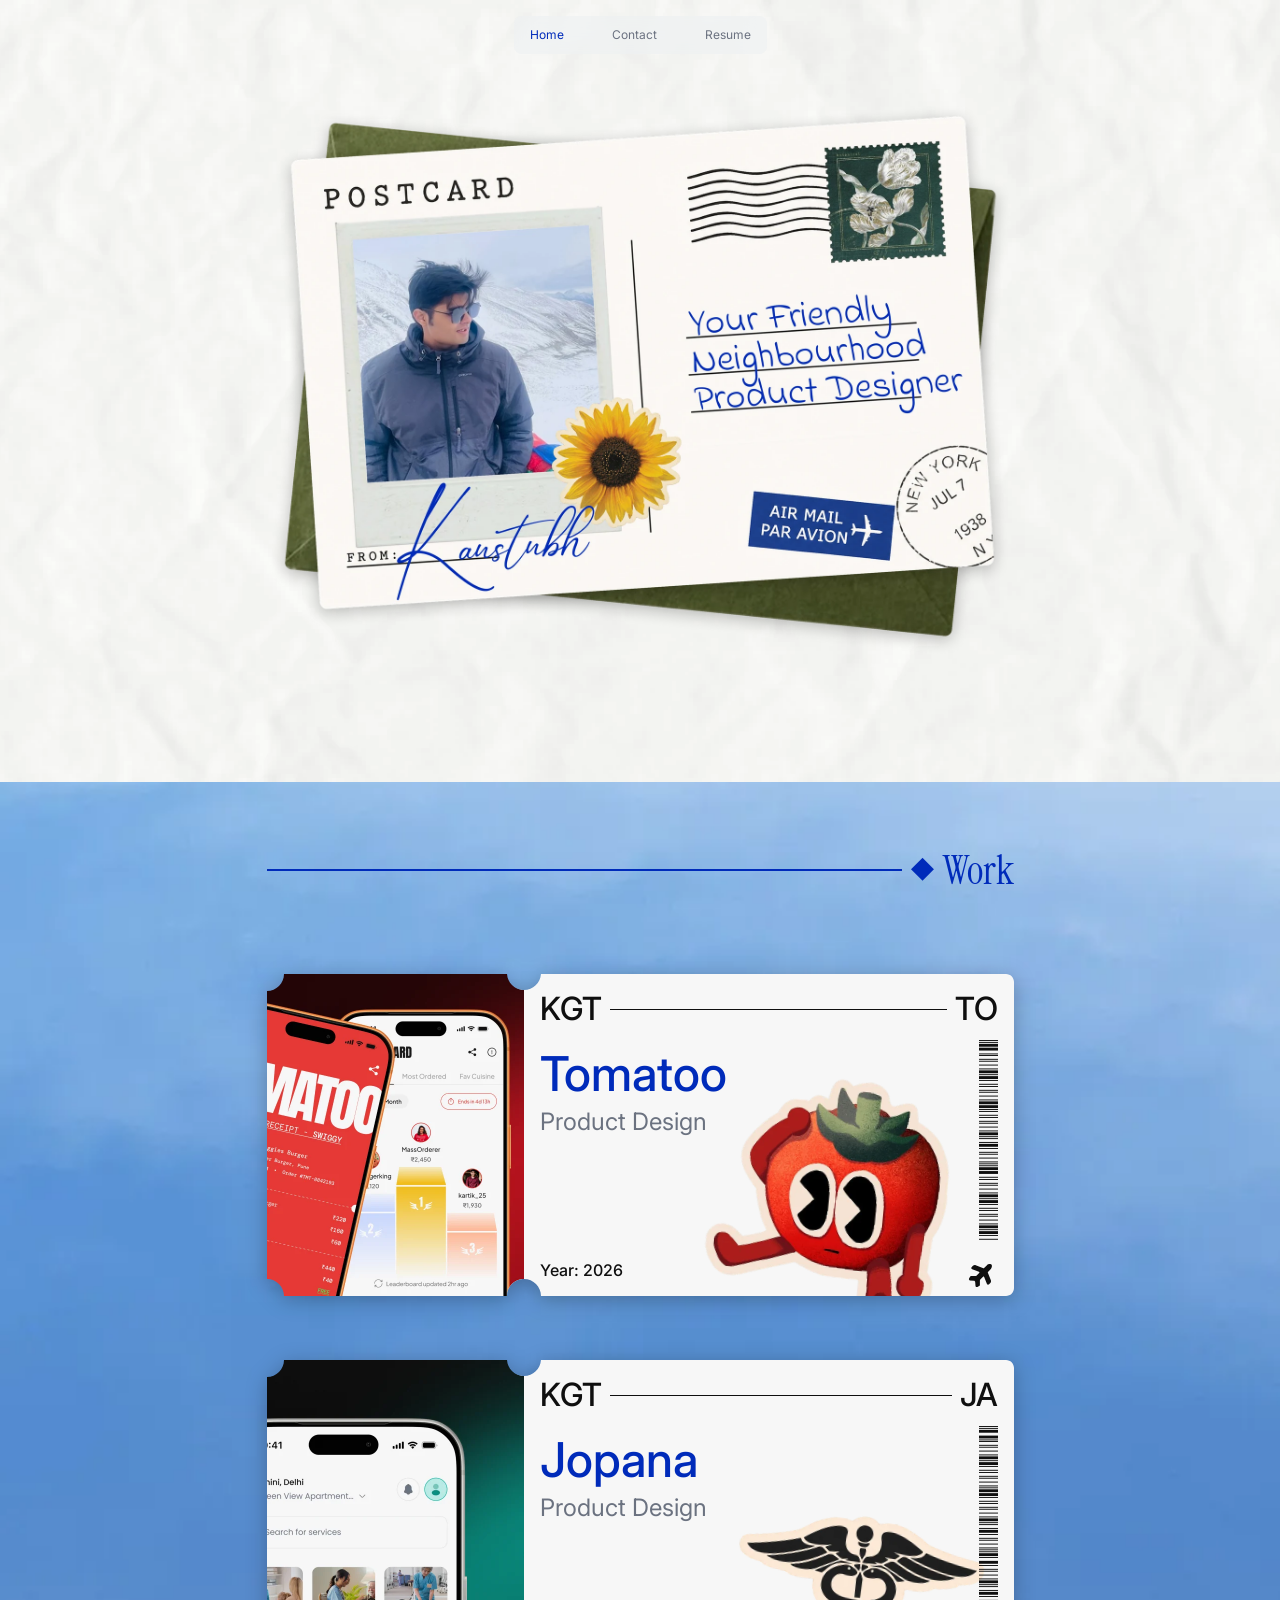
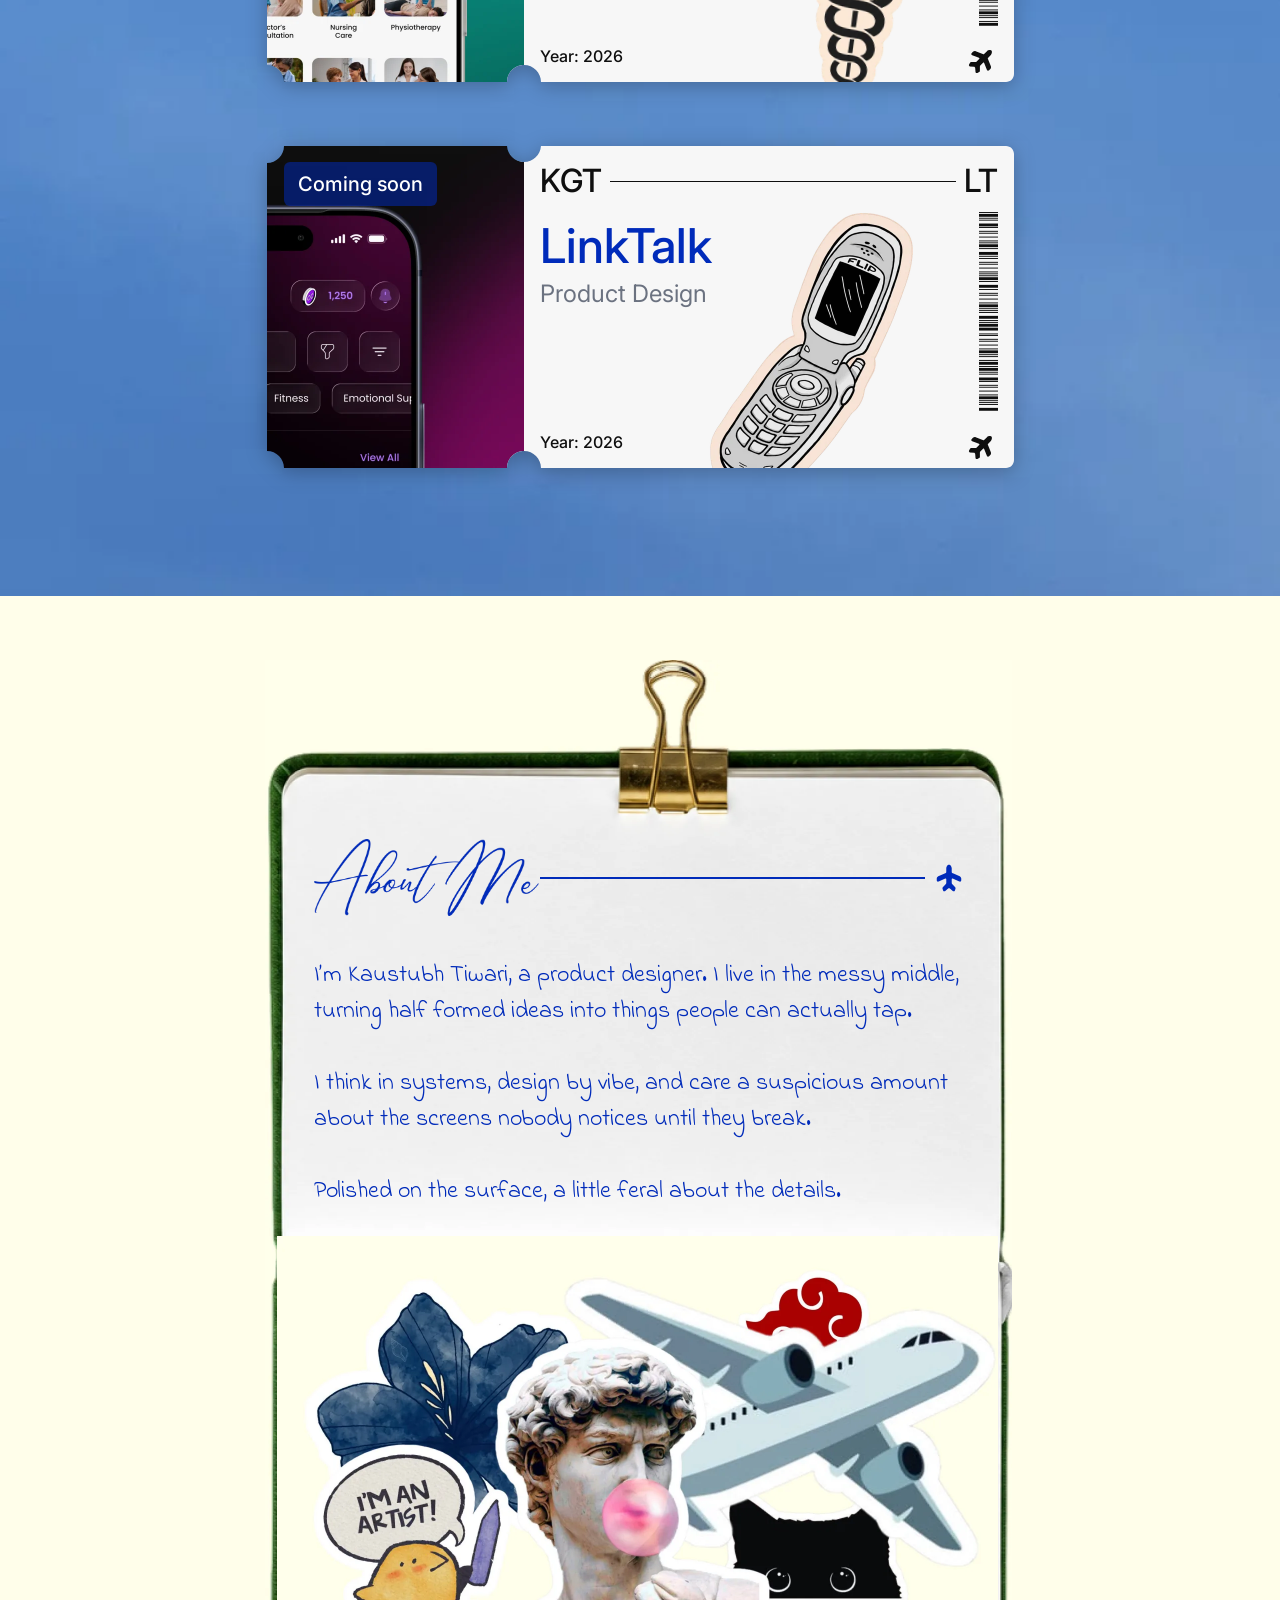
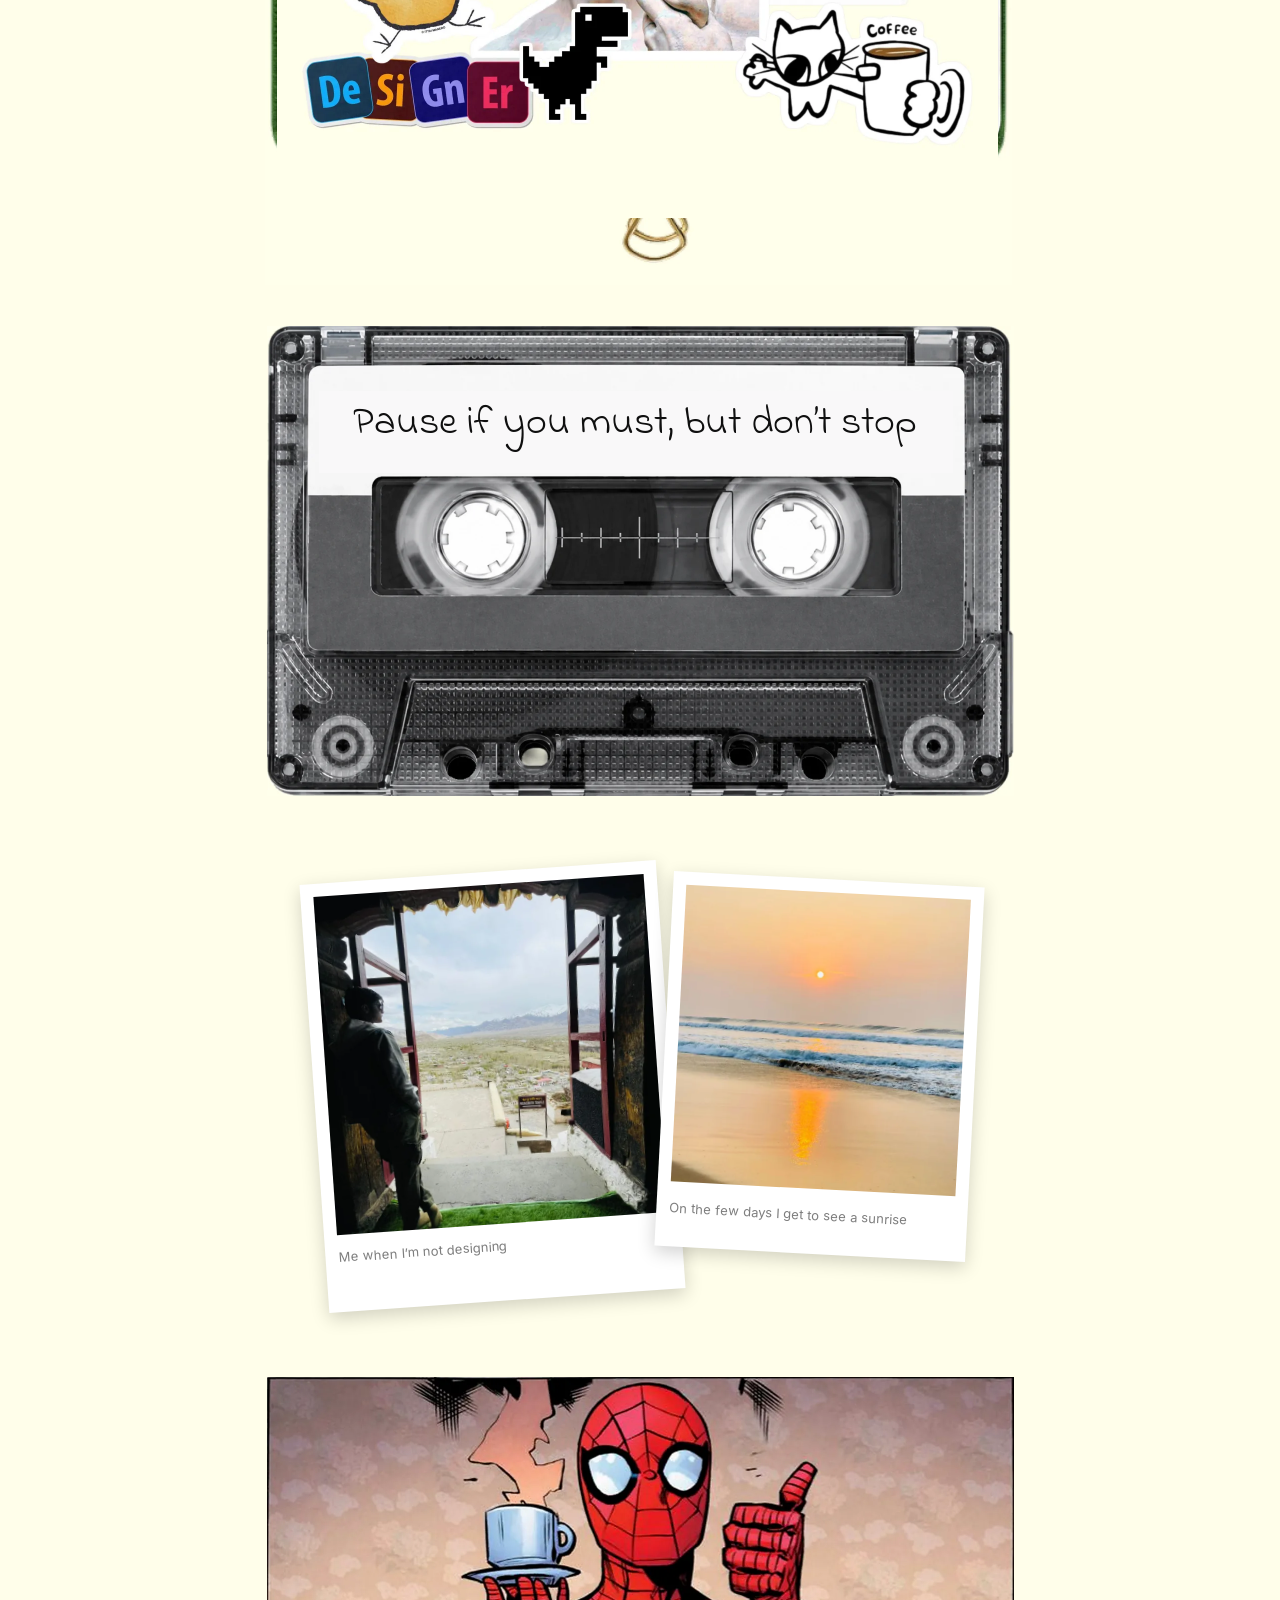
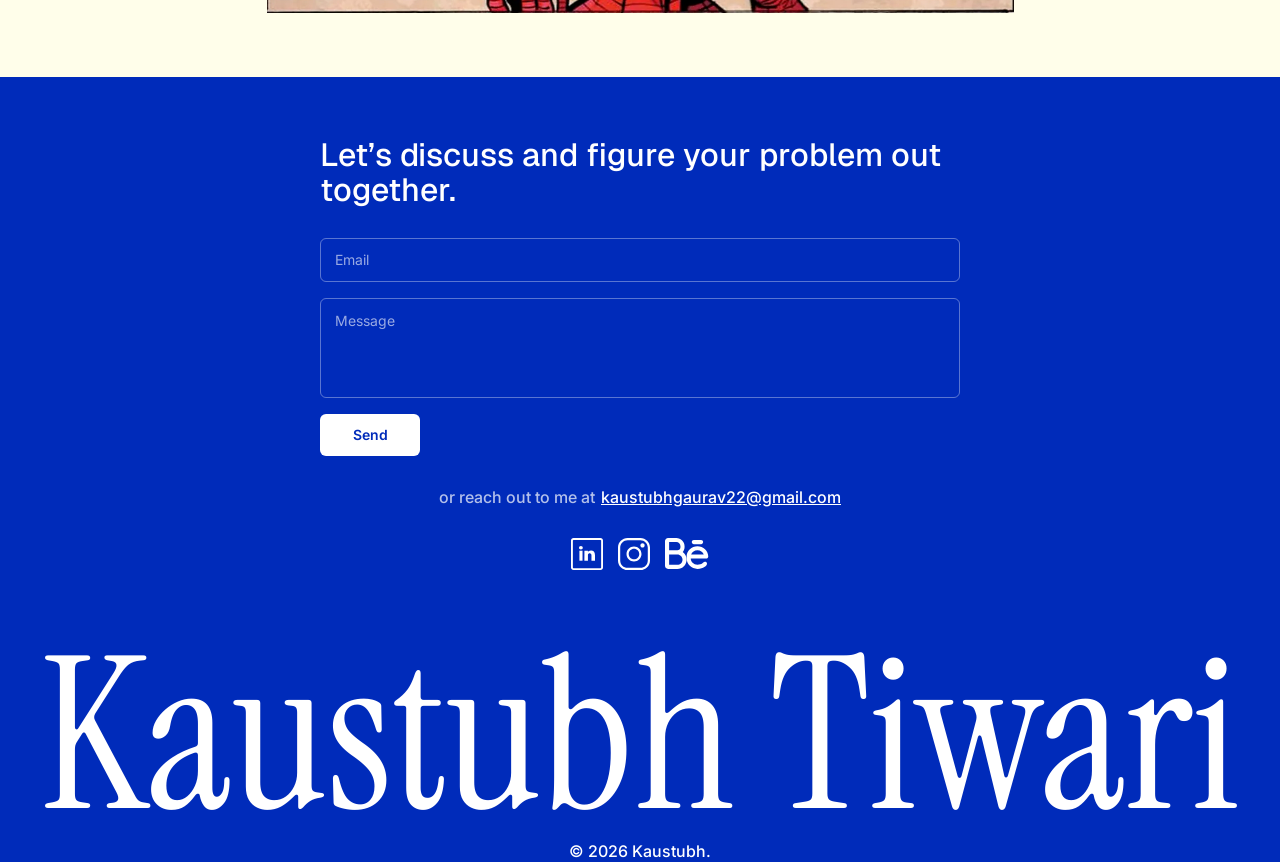
==== index.html @ c3a96b92 "Build the finished About section from Frame 28 Scraps the notebook opening animation and reverts the" ====
<!DOCTYPE html>
<html lang="en">
<head>
<meta charset="utf-8">
<meta name="viewport" content="width=device-width, initial-scale=1">
<!-- Google tag (gtag.js) -->
<script async src="https://www.googletagmanager.com/gtag/js?id=G-R4NJJXCTS9"></script>
<script>
  window.dataLayer = window.dataLayer || [];
  function gtag(){dataLayer.push(arguments);}
  gtag('js', new Date());

  gtag('config', 'G-R4NJJXCTS9');
</script>
<title>Kaustubh Tiwari — Product Designer</title>
<meta name="description" content="Product designer who lives in the messy middle, turning half formed ideas into things people can actually tap.">
<meta property="og:title" content="Kaustubh Tiwari — Product Designer">
<meta property="og:description" content="Product designer who lives in the messy middle, turning half formed ideas into things people can actually tap.">
<meta property="og:type" content="website">
<link rel="icon" href="assets/avatar.png">
<link rel="preconnect" href="https://fonts.googleapis.com">
<link rel="preconnect" href="https://fonts.gstatic.com" crossorigin>
<link href="https://fonts.googleapis.com/css2?family=Inter:wght@400;500;600&family=Instrument+Serif&family=Geist:wght@400;500&family=Geist+Mono&family=Libre+Barcode+39+Extended&family=Indie+Flower&display=swap" rel="stylesheet">
<script>document.documentElement.classList.add('js')</script>
<link rel="stylesheet" href="styles.css">
<link rel="stylesheet" href="about.css">
</head>
<body>

<nav class="nav">
  <div class="pills">
    <a class="pill" href="index.html" aria-current="page">Home</a>
    <a class="pill" href="#contact">Contact</a>
    <a class="pill" href="https://drive.google.com/file/d/1IlaySMHLkv5Y7w4LRYgcFy8eMSJbB-ok/view?usp=sharing" target="_blank" rel="noopener">Resume</a>
  </div>
</nav>

<!-- Each panel is a full width opaque sheet that pins and then gets covered by the
     next one climbing over it. They are direct children of body on purpose: a
     wrapper element would become the sticky containing block and leave the panel
     no room to travel. stack.js sets each panel's sticky offset. -->
<header class="panel panel--hero">
    <div class="col">
      <!-- The postcard is one composed graphic, so the headline lives in the artwork.
           This h1 keeps that line in the document for search and screen readers. -->
      <h1 class="sr-only">Kaustubh Tiwari, your friendly neighbourhood product designer</h1>
      <!-- The wrapper is what hover is measured against. Putting it on the image
           itself would mean the image rotating out from under the pointer and
           flickering; this box does not move. -->
      <div class="postcard-wrap">
        <img class="postcard" src="assets/postcard-hero.webp"
             alt="A postcard signed from Kaustubh, carrying a photo of him in the mountains, a sunflower, an air mail stamp and the handwritten line: Your Friendly Neighbourhood Product Designer"
             width="1600" height="1250" fetchpriority="high">
      </div>
    </div>
</header>

<main class="panel panel--work">
   <div class="col">

  <section class="section" id="work">
    <div class="head reveal">
      <span class="rule"></span>
      <span class="dia">&#9670;</span>
      <h2 class="label">Work</h2>
    </div>
    <!-- Boarding pass cards. The artwork differs between layouts rather than
         reflowing: a shaped stub beside the body on desktop, a full width still
         above it on mobile, so <picture> fetches only the one in play. -->
    <div class="work-list">

      <a class="ticket reveal" href="case-tomatoo.html">
        <div class="ticket-face">
          <div class="ticket-inner">
            <picture class="ticket-shot">
              <source media="(min-width: 681px)" srcset="assets/work/stub-tomatoo.webp">
              <img src="assets/work/shot-tomatoo.webp" alt="Tomatoo app screens" loading="lazy">
            </picture>
            <p class="ticket-route"><span>KGT</span><span class="ticket-rule"></span><span>TO</span></p>
            <p class="ticket-title">Tomatoo</p>
            <p class="ticket-kind">Product Design<span class="ticket-kind-year"> | 2026</span></p>
            <p class="ticket-year">Year: 2026</p>
            <img class="ticket-mascot ticket-mascot--tomatoo" src="assets/work/mascot-tomatoo.webp" alt="" loading="lazy">
            <span class="ticket-tear"></span>
            <span class="ticket-barcode">Tomatoo</span>
            <span class="ticket-plane"></span>
          </div>
        </div>
      </a>

      <a class="ticket reveal" href="case-jopana.html">
        <div class="ticket-face">
          <div class="ticket-inner">
            <picture class="ticket-shot">
              <source media="(min-width: 681px)" srcset="assets/work/stub-jopana.webp">
              <img src="assets/work/shot-jopana.webp" alt="Jopana app screens" loading="lazy">
            </picture>
            <p class="ticket-route"><span>KGT</span><span class="ticket-rule"></span><span>JA</span></p>
            <p class="ticket-title">Jopana</p>
            <p class="ticket-kind">Product Design<span class="ticket-kind-year"> | 2026</span></p>
            <p class="ticket-year">Year: 2026</p>
            <img class="ticket-mascot ticket-mascot--jopana" src="assets/work/mascot-jopana.webp" alt="" loading="lazy">
            <span class="ticket-tear"></span>
            <span class="ticket-barcode">Jopanaa</span>
            <span class="ticket-plane"></span>
          </div>
        </div>
      </a>

      <!-- no case study to link to yet, so this one is deliberately not an anchor -->
      <div class="ticket ticket--soon reveal">
        <div class="ticket-face">
          <div class="ticket-inner">
            <picture class="ticket-shot">
              <source media="(min-width: 681px)" srcset="assets/work/stub-linktalk.webp">
              <img src="assets/work/shot-linktalk.webp" alt="LinkTalk app screens" loading="lazy">
            </picture>
            <p class="ticket-route"><span>KGT</span><span class="ticket-rule"></span><span>LT</span></p>
            <p class="ticket-title">LinkTalk</p>
            <p class="ticket-kind">Product Design<span class="ticket-kind-year"> | 2026</span></p>
            <p class="ticket-year">Year: 2026</p>
            <img class="ticket-mascot ticket-mascot--linktalk" src="assets/work/mascot-linktalk.webp" alt="" loading="lazy">
            <span class="ticket-tear"></span>
            <span class="ticket-barcode">LinkTaLk</span>
            <span class="ticket-plane"></span>
            <span class="ticket-soon">Coming soon</span>
          </div>
        </div>
      </div>

    </div>
  </section>

   </div>
</main>

<section class="panel panel--about">
   <div class="col">

  <!-- Frame 28 on Page 5. A composed piece rather than a stack of blocks, so it
       is placed in design pixels against one container unit, the same way the
       boarding pass cards are. Paint order is document order: the notebook, then
       what is written on it, then the tape, then the pair, then the strip. -->
  <section class="section" id="about">
    <div class="about-stage reveal">
      <div class="about-inner">

        <img class="ab ab-book" src="assets/about/pad-open.webp" alt=""
             width="1498" height="2450">

        <h2 class="ab-h2">
          <img class="ab ab-head" src="assets/about/about-head.webp" alt="About Me"
               width="676" height="232">
        </h2>
        <span class="ab ab-rule"></span>
        <svg class="ab ab-plane" viewBox="0 0 32 32" aria-hidden="true" focusable="false"><path d="M26.7335 14.1732L20.5068 11.4932L19.1202 10.9065C18.9068 10.7998 18.7202 10.5198 18.7202 10.2798V6.19983C18.7202 4.91983 17.7735 3.39983 16.6268 2.81316C16.2268 2.61316 15.7468 2.61316 15.3468 2.81316C14.2135 3.39983 13.2668 4.93316 13.2668 6.21316L13.2668 10.2932C13.2668 10.5332 13.0802 10.8132 12.8668 10.9198L5.26684 14.1865C4.42684 14.5332 3.74684 15.5865 3.74684 16.4932L3.74684 18.2532C3.74684 19.3865 4.60017 19.9465 5.6535 19.4932L12.3335 16.6132C12.8535 16.3865 13.2802 16.6665 13.2802 17.2398L13.2802 18.7198V21.1198C13.2802 21.4265 13.1068 21.8665 12.8935 22.0798L9.80017 25.1865C9.48017 25.5065 9.3335 26.1332 9.48017 26.5865L10.0802 28.3998C10.3202 29.1865 11.2135 29.5598 11.9468 29.1865L15.1202 26.5198C15.6002 26.1065 16.3868 26.1065 16.8668 26.5198L20.0402 29.1865C20.7735 29.5465 21.6668 29.1865 21.9335 28.3998L22.5335 26.5865C22.6802 26.1465 22.5335 25.5065 22.2135 25.1865L19.1202 22.0798C18.8935 21.8665 18.7202 21.4265 18.7202 21.1198L18.7202 17.2398C18.7202 16.6665 19.1335 16.3998 19.6668 16.6132L26.3468 19.4932C27.4002 19.9465 28.2535 19.3865 28.2535 18.2532V16.4932C28.2535 15.5865 27.5735 14.5332 26.7335 14.1732Z"/></svg>

        <div class="ab ab-copy">
          <p>I&rsquo;m Kaustubh Tiwari, a product designer. I live in the messy middle, turning half formed ideas into things people can actually tap.</p>
          <p>I think in systems, design by vibe, and care a suspicious amount about the screens nobody notices until they break.</p>
          <p>Polished on the surface, a little feral about the details.</p>
        </div>

        <img class="ab ab-collage" src="assets/about/collage.webp" alt=""
             width="1442" height="1164" loading="lazy">

        <img class="ab ab-tape" src="assets/about/cassette.webp" alt=""
             width="1494" height="940" loading="lazy">
        <span class="ab ab-label"></span>
        <p class="ab ab-line">Pause if you must, but don&rsquo;t stop</p>
        <!-- To change the track: open it in Spotify, Share > Copy link, and swap the ID.
             theme=0 is what keeps the bar dark instead of tinted from the album art. -->
        <iframe class="ab ab-track" title="Most replayed this month"
                src="https://open.spotify.com/embed/track/1OOtq8tRnDM8kG2gqUPjAj?utm_source=generator&amp;theme=0"
                loading="lazy"
                allow="autoplay; clipboard-write; encrypted-media; fullscreen; picture-in-picture"></iframe>

        <div class="ab-pols">
          <figure class="ab ab-pol ab-pol--1">
            <img src="assets/polaroid-1.webp" alt="">
            <figcaption>Me when I&rsquo;m not designing</figcaption>
          </figure>
          <figure class="ab ab-pol ab-pol--2">
            <img src="assets/polaroid-2.webp" alt="">
            <figcaption>On the few days I get to see a sunrise</figcaption>
          </figure>
        </div>

        <img class="ab ab-strip" src="assets/about/strip.webp" alt=""
             width="1494" height="472" loading="lazy">

      </div>
    </div>
  </section>

   </div>
</section>

<footer class="footer panel panel--footer" id="contact">
  <div class="contact">
    <h2>Let&rsquo;s discuss and figure your problem out together.</h2>

    <form class="form" action="https://formspree.io/f/xeeyaeny" method="POST">
      <input type="email" name="email" placeholder="Email" required aria-label="Email">
      <textarea name="message" placeholder="Message" required aria-label="Message"></textarea>
      <button class="send" type="submit">Send</button>
    </form>

    <div class="or">
      <span>or reach out to me at</span>
      <a href="mailto:kaustubhgaurav22@gmail.com">kaustubhgaurav22@gmail.com</a>
    </div>

    <div class="socials">
      <a href="https://www.linkedin.com/in/kaustubh-gaurav-tiwari/" aria-label="LinkedIn" target="_blank" rel="noopener"><svg viewBox="0 0 32 32" aria-hidden="true" focusable="false"><path d="M29.5 0H2.5C1.11875 0 0 1.11875 0 2.5V29.5C0 30.8813 1.11875 32 2.5 32H29.5C30.8813 32 32 30.8813 32 29.5V2.5C32 1.11875 30.8813 0 29.5 0ZM30.125 29.5C30.125 29.8438 29.8438 30.125 29.5 30.125H2.5C2.15625 30.125 1.875 29.8438 1.875 29.5V2.5C1.875 2.15625 2.15625 1.875 2.5 1.875H29.5C29.8438 1.875 30.125 2.15625 30.125 2.5V29.5Z"/><path d="M11.525 12.7124H8.40625V22.6937H11.525V12.7124Z"/><path d="M20.0437 12.6187C18.2562 12.6187 17.1375 13.5937 16.9312 14.2812V12.7124H13.425C13.4687 13.5437 13.425 22.6937 13.425 22.6937H16.9312V17.2999C16.9312 16.9937 16.9187 16.6937 17.0062 16.4812C17.2437 15.8812 17.7625 15.2562 18.6937 15.2562C19.9125 15.2562 20.4625 16.1812 20.4625 17.5312V22.6937H24V17.1437C24 14.0562 22.2625 12.6187 20.0437 12.6187Z"/><path d="M9.90002 8C8.75002 8 7.99377 8.74375 7.99377 9.73125C7.99377 10.7 8.72502 11.4625 9.85627 11.4625H9.88127C11.0563 11.4625 11.7875 10.6938 11.7813 9.73125C11.7563 8.74375 11.05 8 9.90002 8Z"/></svg></a>
      <a href="https://www.instagram.com/kaustubh_gaurav22/" aria-label="Instagram" target="_blank" rel="noopener"><svg viewBox="0 0 32 32" aria-hidden="true" focusable="false"><path d="M29.7839 9.61749C29.7837 5.52978 26.4702 2.21609 22.3825 2.21609H9.61749C5.52989 2.21628 2.21628 5.52989 2.21609 9.61749V22.3825C2.21609 26.4702 5.52978 29.7837 9.61749 29.7839H22.3825C26.4703 29.7839 29.7839 26.4703 29.7839 22.3825V9.61749ZM32 22.3825C32 27.6942 27.6942 32 22.3825 32H9.61749C4.30585 31.9998 9.13743e-07 27.6941 0 22.3825V9.61749C0.000186856 4.30598 4.30598 0.000186852 9.61749 0H22.3825C27.6941 9.1377e-07 31.9998 4.30585 32 9.61749V22.3825Z"/><path d="M21.2748 15.9998C21.2748 13.0869 18.9133 10.7255 16.0003 10.7254C13.0873 10.7254 10.7259 13.0868 10.7259 15.9998C10.7259 18.9128 13.0874 21.2743 16.0003 21.2743C17.399 21.2743 18.7405 20.7182 19.7296 19.7291C20.7187 18.74 21.2747 17.3985 21.2748 15.9998ZM23.4909 15.9998C23.4908 17.9863 22.7011 19.8913 21.2964 21.2959C19.8918 22.7006 17.9868 23.4903 16.0003 23.4904C11.8635 23.4904 8.50986 20.1367 8.50977 15.9998C8.50977 11.8629 11.8634 8.50928 16.0003 8.50928C20.1372 8.50937 23.4909 11.863 23.4909 15.9998Z"/><path d="M24.51 5.36278C23.335 5.36278 22.3825 6.31527 22.3825 7.49023C22.3825 8.66519 23.335 9.61768 24.51 9.61768C25.6849 9.61768 26.6374 8.66519 26.6374 7.49023C26.6374 6.31527 25.6849 5.36278 24.51 5.36278Z"/></svg></a>
      <a href="https://www.behance.net/kaustubhgaurav1" aria-label="Behance" target="_blank" rel="noopener"><svg viewBox="0 0 30 22" aria-hidden="true" focusable="false"><path fill-rule="evenodd" clip-rule="evenodd" d="M13.4583 6.375C13.4583 7.64474 12.9811 8.80302 12.1961 9.68022C13.8176 10.8359 14.875 12.732 14.875 14.875C14.875 18.3958 12.0208 21.25 8.5 21.25H2.125C0.951391 21.25 0 20.2986 0 19.125V2.125C0 0.951391 0.951391 0 2.125 0H7.79167C10.9213 0 13.4583 2.53705 13.4583 5.66667V6.375ZM2.83333 8.5V2.83333H7.79167C9.35647 2.83333 10.625 4.10186 10.625 5.66667V6.375C10.625 7.54861 9.67361 8.5 8.5 8.5H2.83333ZM2.83333 11.3333H8.5C10.456 11.3333 12.0417 12.919 12.0417 14.875C12.0417 16.831 10.456 18.4167 8.5 18.4167H2.83333V11.3333Z"/><path d="M18.4167 2.83366C18.4167 2.05126 19.0509 1.41699 19.8334 1.41699H24.7917C25.5741 1.41699 26.2084 2.05126 26.2084 2.83366C26.2084 3.61606 25.5741 4.25033 24.7917 4.25033H19.8334C19.0509 4.25033 18.4167 3.61606 18.4167 2.83366Z"/><path fill-rule="evenodd" clip-rule="evenodd" d="M22.3125 5.66699C18.287 5.66699 14.875 8.75858 14.875 12.7503V14.167C14.875 18.1587 18.287 21.2503 22.3125 21.2503C24.4589 21.2503 26.0131 20.6321 27.0537 19.9624C27.68 19.5594 28.1717 19.0685 28.6451 18.5045C29.0847 17.8573 28.9163 16.9762 28.269 16.5366C27.6281 16.1014 26.7579 16.2624 26.3142 16.8941C26.0985 17.1691 25.8118 17.3923 25.5203 17.5799C24.91 17.9727 23.8839 18.417 22.3125 18.417C19.6876 18.417 17.7083 16.4345 17.7083 14.167H28.3333C29.1158 14.167 29.75 13.5328 29.75 12.7503C29.75 8.75858 26.338 5.66699 22.3125 5.66699ZM26.6515 11.3337C26.0286 9.71668 24.3687 8.50033 22.3125 8.50033C20.2564 8.50033 18.5964 9.71668 17.9735 11.3337H26.6515Z"/></svg></a>
    </div>
  </div>

  <div class="wordmark">
    <p class="mark">Kaustubh Tiwari</p>
    <p class="copy">&copy; 2026 Kaustubh.</p>
  </div>
</footer>

<script src="stack.js" defer></script>
<script src="smooth-scroll.js" defer></script>
<script src="reveal.js" defer></script>
</body>
</html>
---- styles.css ----
/* Kaustubh Tiwari — portfolio
   The page is a stack of full width sheets that pin and cover each other.
   Content sits in a 747 column on desktop and reflows below 680. */

:root {
  --blue: #002bba;
  --bg: #fbfbfb;
  --pill: #eef0f3;
  --grey: #7e7e7e;
  --muted: #6b7280; /* nav item at rest */
  --ink: #0f0f0f;   /* nav item on hover */
  --border: #e7eaee;
  --col: 747px;
  /* 16 padding + a 37.6 tall tray + 16 padding. The nav is out of flow, so
     anything that used to sit below it adds this back by hand. */
  --nav-h: 70px;
}

*, *::before, *::after { box-sizing: border-box; }

html {
  -webkit-text-size-adjust: 100%;
  scroll-behavior: smooth; /* Contact pill glides down to the footer */
}

body {
  margin: 0;
  background: var(--bg);
  color: var(--blue);
  font-family: Inter, system-ui, sans-serif;
  font-weight: 500;
  -webkit-font-smoothing: antialiased;
}

/* the hero paper band runs the full viewport width, wider than its container */
body { overflow-x: clip; }

img { display: block; max-width: 100%; }
a { color: inherit; }

/* in the accessibility tree, out of the visual layout */
.sr-only {
  position: absolute;
  width: 1px; height: 1px;
  margin: -1px; padding: 0;
  overflow: hidden;
  clip-path: inset(50%);
  white-space: nowrap;
  border: 0;
}

/* ---------- nav ---------- */
/* One grey tray holding all four items, rather than four separate pills. */
/* Sticks to the top with the tray sitting 16 below the edge. The z-index is not
   decoration: the stacked sheets are positioned, so without it they would climb
   over the nav rather than pass beneath it. */
/* The wrapper is only a positioner, so it stays transparent: the design has the
   tray floating on its own with no bar behind it. Because it still spans the
   full width, it would otherwise swallow clicks and hovers on whatever scrolls
   underneath, hence pointer-events off here and back on for the tray itself.

   Fixed rather than sticky so it takes no room in the flow at all. That is what
   lets the hero paper run to the very top of the page with the tray sitting on
   it, as the design has it. Everything that used to begin below the nav now
   adds --nav-h back itself. */
.nav {
  position: fixed;
  top: 0;
  left: 0;
  right: 0;
  z-index: 20;
  display: flex;
  justify-content: center;
  align-items: center;
  padding: 16px;
  pointer-events: none;
}
.pills {
  display: flex;
  align-items: center;
  flex-wrap: wrap;
  justify-content: center;
  gap: 16px;
  border-radius: 8px;
  /* Translucent, not solid: in the design the paper creases read faintly through
     the tray and the blur is doing most of the work of separating it from the
     background. Kept opaque enough to stay legible once the sky panel and the
     work cards scroll underneath, which the hero frame never has to handle. */
  background: rgb(238 240 243 / 0.62);
  backdrop-filter: blur(10px);
  -webkit-backdrop-filter: blur(10px);
  pointer-events: auto;
}
.pill {
  padding: 8px 16px;
  border-radius: 8px;
  color: var(--muted);
  /* body is 500, the nav sits back at regular */
  font-weight: 400;
  font-size: 12px;
  /* stays 21.6 at 12px, as in the design: it is what keeps the pill 38 tall */
  line-height: 21.6px;
  text-decoration: none;
  transition: color 120ms ease;
}
.pill:hover, .pill:focus-visible { color: var(--ink); }
.pill[aria-current="page"] { color: var(--blue); }

/* ---------- column ---------- */
/* 747 on desktop, but it has to give way to a 32px gutter before the viewport
   gets narrower than the column itself, or the page scrolls sideways between
   the column width and the 680 mobile breakpoint. */
.col {
  width: min(var(--col), calc(100% - 64px));
  margin: 0 auto;
  padding: 32px 0 96px;
  display: flex;
  flex-direction: column;
  gap: 56px;
}

/* ---------- stacked sheets ---------- */
/* Each section is a full width opaque panel that pins, then gets covered by the
   next one climbing over it. Panels paint in document order, so a later sheet
   covers an earlier one without any z-index bookkeeping.

   No sticky offset is set here on purpose. Sticky with no offset never sticks,
   so without JavaScript this is an ordinary scrolling page. stack.js measures
   each panel and sets the offset, because the value depends on whether the panel
   is taller than the screen. See the note in that file. */
.panel {
  position: sticky;
  display: flex;
  justify-content: center;
}
/* the design gives every panel a deeper bottom than top, so a section ends with
   air under it before the next sheet arrives over the top */
.panel .col { padding-block: 64px 128px; }

/* The paper starts at the very top of the page and the nav floats on it, so the
   clearance for the nav is padding on this panel rather than space above it.
   A background paints across padding, which is what keeps the texture full bleed. */
.panel--hero {
  background: url("assets/paper-texture.webp") center / cover no-repeat;
  padding-top: var(--nav-h);
}
.panel--hero .col { padding-block: 32px 96px; }
/* the two sections are spaced differently in the design, so they are set per panel */
.panel--work .section { gap: 80px; }
.panel--about .section { gap: 56px; }
.panel--work { background: url("assets/sky-panel.webp") center / cover no-repeat; }
/* Cream, not the old grey. The notebook, cassette and sticker photographs all
   carry their own #fffeea surround baked in, so the panel has to be the same
   colour or each one reads as a pale rectangle sitting on a grey sheet. This is
   also what Frame 18 inherits from the page in the Figma. */
.panel--about { background: #fffeea; }
.panel--footer { background: var(--blue); }

/* Nothing comes over the footer, so it never pins. It still has to be positioned:
   static content paints underneath positioned siblings, so a static footer would
   slide behind the pinned About panel instead of over it. */
.panel--footer {
  position: relative;
  /* the Contact link jumps here, and the nav now sits over the top of the page */
  scroll-margin-top: 86px;
}

/* Settles in on load like a card being put down on the desk. The fill is
   backwards rather than both on purpose: both would leave the animation's end
   state latched forever and the hover transform below would never apply. */
.postcard {
  width: 100%;
  height: auto;
  transform-origin: 50% 55%;
  animation: postcard-settle 950ms cubic-bezier(.22,.61,.36,1) backwards;
  transition: transform 480ms cubic-bezier(.22,.61,.36,1);
}
@keyframes postcard-settle {
  from { opacity: 0; transform: translateY(16px) scale(0.97) rotate(-1.4deg); }
  to   { opacity: 1; transform: none; }
}
/* Hover straightens the postcard. It is drawn at about 3 degrees off level in
   the artwork, and the design's hover state sits it upright at the same size.
   Triggered on the wrapper, so it responds to the postcard rather than to
   anywhere in the hero band, and does not chase the pointer as it rotates. */
.postcard-wrap { width: 100%; }
.postcard-wrap:hover .postcard { transform: rotate(3.08deg) scale(1.01); }

/* ---------- section header: rule + diamond + serif label ---------- */
.section { display: flex; flex-direction: column; gap: 24px; }
.head { display: flex; align-items: center; gap: 8px; height: 48px; }
.head .rule { flex: 1; height: 2px; background: var(--blue); }
.head .dia { font-size: 24px; line-height: 28.8px; }
.head .label {
  font-family: "Instrument Serif", Georgia, serif;
  font-weight: 400;
  font-size: 40px;
  line-height: 48px;
  margin: 0;
}

/* ---------- work: boarding pass cards ---------- */
/* The ticket silhouette, notches and all, is an SVG used as a mask, so the card's
   background colour shows through it. That is what lets hover repaint the whole
   shape rather than needing a second image.

   Everything inside is positioned in the design's own pixels. --u is one design
   pixel expressed in container query units, so the entire card scales as one
   piece when the column is narrower than the width it was drawn at, instead of
   the text staying put while the layout shrinks under it. */
.work-list { display: flex; flex-direction: column; gap: 64px; }

.ticket {
  display: block;
  text-decoration: none;
  /* on the wrapper, not the masked face: filter would otherwise run before the
     mask and cast a rectangular shadow around a notched card */
  filter: drop-shadow(0 4px 10px rgb(0 0 0 / 0.25));
}
.ticket-face {
  position: relative;
  container-type: inline-size;
  aspect-ratio: 747 / 322;
  background: var(--ticket-bg);
  -webkit-mask: url("assets/work/ticket-desktop.svg") no-repeat top left / 100% 100%;
  mask: url("assets/work/ticket-desktop.svg") no-repeat top left / 100% 100%;
  --ticket-bg: #f7f7f7;
  --ticket-ink: #0f0f0f;
  --ticket-title: var(--blue);
  --ticket-kind: var(--muted);
}
/* A custom property does not interpolate, so changing --ticket-ink alone would
   snap. Each property that reads one carries its own transition instead, and
   they all run on the same curve so the stub and its contents turn together.

   transition is a shorthand, so the face has to declare its lift here too
   rather than in a separate rule that one of these would overwrite. */
.ticket-route, .ticket-title, .ticket-kind, .ticket-year,
.ticket-barcode, .ticket-rule {
  transition: background-color 260ms ease, color 260ms ease;
}
/* The lift sits on the face, not on .ticket, because .ticket carries the scroll
   reveal and that also animates transform. The shadow still follows: the filter
   on the parent renders this element after it moves. */
.ticket-face { transition: background-color 260ms ease, transform 260ms ease; }
.ticket:hover .ticket-face,
.ticket:focus-visible .ticket-face { transform: translateY(-6px); }
.ticket { transition: filter 260ms ease; }
.ticket:hover, .ticket:focus-visible { filter: drop-shadow(0 12px 20px rgb(0 0 0 / 0.28)); }
.ticket:hover .ticket-face,
.ticket:focus-visible .ticket-face {
  --ticket-bg: var(--blue);
  --ticket-ink: #f7f7f7;
  --ticket-title: #f7f7f7;
  --ticket-kind: #aaaeb6;
}
.ticket-inner {
  position: absolute;
  inset: 0;
  --u: calc(100cqw / 747);
}
.ticket-inner > * { position: absolute; margin: 0; }

/* desktop: the artwork is a shaped stub down the left edge */
.ticket-shot { left: 0; top: 0; width: calc(257 * var(--u)); height: 100%; }
.ticket-shot img { width: 100%; height: 100%; object-fit: cover; }

.ticket-route {
  left: calc(273 * var(--u));
  right: calc(16 * var(--u));
  top: calc(16 * var(--u));
  display: flex;
  align-items: center;
  gap: calc(8 * var(--u));
  font-size: calc(32 * var(--u));
  line-height: 1.2;
  color: var(--ticket-ink);
}
.ticket-rule { flex: 1; height: 1px; background: currentColor; }

.ticket-title {
  left: calc(273 * var(--u));
  top: calc(71 * var(--u));
  font-size: calc(48 * var(--u));
  line-height: 1.21;
  color: var(--ticket-title);
}
.ticket-kind {
  left: calc(273 * var(--u));
  top: calc(133 * var(--u));
  font-weight: 400;
  font-size: calc(24 * var(--u));
  line-height: 1.21;
  color: var(--ticket-kind);
}
.ticket-kind-year { display: none; } /* desktop splits the year onto its own line */
.ticket-year {
  left: calc(273 * var(--u));
  top: calc(287 * var(--u));
  font-size: calc(16 * var(--u));
  line-height: 1.2;
  color: var(--ticket-ink);
}

/* mascots overflow the card and are clipped by the mask, as drawn */
.ticket-mascot { transform-origin: center; }
.ticket-mascot--tomatoo  { left: calc(428.4 * var(--u)); top: calc(94 * var(--u));    width: calc(267 * var(--u)); transform: rotate(5.24deg); }
.ticket-mascot--jopana   { left: calc(436.4 * var(--u)); top: calc(117 * var(--u));   width: calc(301.4 * var(--u)); transform: rotate(6.92deg); }
.ticket-mascot--linktalk { left: calc(402 * var(--u));   top: calc(66 * var(--u));    width: calc(284 * var(--u)); }

.ticket-barcode {
  left: calc(715 * var(--u));
  top: calc(166 * var(--u));
  transform: translate(-50%, -50%) rotate(90deg);
  font-family: "Libre Barcode 39 Extended", "Geist Mono", monospace;
  font-size: calc(32 * var(--u));
  line-height: 1;
  white-space: nowrap;
  color: var(--ticket-ink);
}
/* A reader passing over the code. The bar is the card's own background colour,
   so it reads as a wipe against the bars in both the rest and hover palettes
   rather than needing a highlight that only works on one of them. The span is
   already rotated, so the sweep runs along the barcode of its own accord. */
/* The sweep is a background position, not a translated box. Moving the element
   would carry it outside its own bounds and paint over the destination code
   above, which sits only 11 away from the end of the code. A background is
   clipped to the box it belongs to, so it cannot reach anything else, and the
   box spans exactly the length of the barcode. */
.ticket-barcode::after {
  content: "";
  position: absolute;
  inset: -0.15em 0;
  background-image: linear-gradient(90deg,
    transparent 44%, var(--ticket-bg) 48%, var(--ticket-bg) 52%, transparent 56%);
  background-size: 300% 100%;
  background-repeat: no-repeat;
  background-position: 0% 0%;
  opacity: 0;
  pointer-events: none;
}
.ticket:hover .ticket-barcode::after,
.ticket:focus-visible .ticket-barcode::after {
  animation: ticket-scan 1100ms cubic-bezier(.4,0,.2,1);
}
@keyframes ticket-scan {
  0%   { opacity: 0; background-position-x: 0%; }
  12%  { opacity: 0.9; }
  88%  { opacity: 0.9; }
  100% { opacity: 0; background-position-x: 100%; }
}
/* 16 in from the right border, the same inset the destination code and the
   barcode already sit on. Its centre is therefore 32/2 further in again. */
.ticket-plane {
  left: calc(715 * var(--u));
  top: calc(299.6 * var(--u));
  width: calc(32 * var(--u));
  height: calc(32 * var(--u));
  transform: translate(-50%, -50%) rotate(45deg);
  background: var(--ticket-ink);
  -webkit-mask: url("assets/work/airplane.svg") no-repeat center / contain;
  mask: url("assets/work/airplane.svg") no-repeat center / contain;
  transition: transform 560ms cubic-bezier(.22,.61,.36,1), background-color 260ms ease;
}
/* it takes off along the 45 degrees it already points */
.ticket:hover .ticket-plane,
.ticket:focus-visible .ticket-plane {
  transform: translate(calc(-50% + 13 * var(--u)), calc(-50% - 13 * var(--u))) rotate(45deg);
}
.ticket-tear { display: none; } /* desktop tears vertically, and the notches say so */
.ticket-soon {
  left: calc(16.5 * var(--u));
  top: calc(15.6 * var(--u));
  padding: calc(10 * var(--u)) calc(14 * var(--u));
  border-radius: calc(6 * var(--u));
  background: rgb(0 43 186 / 0.52);
  color: #fff;
  font-size: calc(20 * var(--u));
  line-height: 1.2;
}

/* ---------- case study ---------- */
/* column widens from 640 to 1160 on case study pages */
/* the case pages have no hero to run under the nav, so they take the height back */
.col--case { width: 1160px; gap: 80px; padding: 100px 0; margin-top: var(--nav-h); }
.masthead { display: flex; flex-direction: column; gap: 38px; }
.back { font-weight: 400; font-size: 18px; line-height: 22px; text-decoration: none; align-self: flex-start; }
.back:hover { text-decoration: underline; }
.case-title {
  font-family: "Instrument Serif", Georgia, serif;
  font-weight: 400;
  font-size: 96px;
  line-height: 96px;
  margin: 0;
}
.meta { display: flex; gap: 0; }
.meta-col { display: flex; flex-direction: column; gap: 11px; }
.meta-col--overview { width: 528px; flex: none; }
.meta-col--year { width: 75px; flex: none; margin-left: auto; }
.meta-label { font-weight: 400; font-size: 16px; line-height: 19px; }
.meta-value { margin: 0; font-weight: 400; font-size: 20px; line-height: 24px; }
/* the overview runs to several lines, so it gets the looser measure; the year is
   a single line and stays tight */
.meta-col--overview .meta-value { line-height: 1.5; }

.plate { margin: 0; border-radius: 8px; overflow: hidden; border: 1px solid var(--border); }
.plate img { width: 100%; height: auto; }

/* subheading column against the prose column */
.case-section { display: flex; align-items: flex-start; gap: 16px; }
.case-head {
  flex: none; width: 320px;
  margin: 0;
  font-weight: 500; font-size: 24px; line-height: 1.21;
}
/* Body copy is Regular here, not the 500 the rest of the site runs at, and set on
   a 1.5 measure. Long reading columns are the one place on this site where the
   text has to be comfortable rather than tight. */
.prose { flex: 1; display: flex; flex-direction: column; gap: 24px; }
.prose p { margin: 0; font-weight: 400; font-size: 20px; line-height: 1.5; color: var(--grey); }
.prose strong { font-weight: 700; }
.prose ul { margin: 0; padding-left: 22px; display: flex; flex-direction: column; gap: 12px; }
.prose li { font-weight: 400; font-size: 20px; line-height: 1.5; color: var(--grey); }
/* a label heading sits tight to the list it introduces */
.prose-label + ul { margin-top: -12px; }

/* ---------- reveal on scroll ---------- */
/* Scoped to .js, which an inline script in the head sets before anything paints.
   These elements start invisible, so if the stylesheet hid them unconditionally
   then a browser with scripting off would show a blank page rather than an
   unanimated one. Hiding only when the script that reveals them is able to run
   is the difference between degrading the animation and losing the content. */
.js .reveal {
  opacity: 0;
  transform: translateY(18px);
  transition: opacity 620ms cubic-bezier(.22,.61,.36,1), transform 620ms cubic-bezier(.22,.61,.36,1);
  will-change: opacity, transform;
}
.js .reveal.is-in { opacity: 1; transform: none; }

/* A ticket both reveals and deepens its shadow on hover. Transition is a
   shorthand, so whichever rule came last would otherwise wipe out the other
   set; they have to be declared together, on a selector that beats both. */
.js .ticket.reveal {
  transition: opacity 620ms cubic-bezier(.22,.61,.36,1),
              transform 620ms cubic-bezier(.22,.61,.36,1),
              filter 260ms ease;
}

/* ---------- about ---------- */
.about-body { display: flex; flex-direction: column; gap: 40px; }
.lead { margin: 0; font-size: 18px; line-height: 21.6px; }
.paras { display: flex; flex-direction: column; gap: 20px; }
.paras p { margin: 0; font-size: 20px; line-height: 24px; }

/* ---------- most replayed ---------- */
.replayed { display: flex; flex-direction: column; gap: 40px; }
.replayed-label { font-size: 15px; line-height: 18px; padding: 6px 0 6px 6px; color: var(--grey); }
/* Spotify compact embed — 80px is the short player, matching the reference's 81px bar */
.track {
  display: block;
  width: 100%;
  height: 81px;
  border: 0;
  border-radius: 8px;
  color-scheme: normal; /* stops the iframe inheriting a forced dark scheme */
}

/* Polaroids overlap and tilt inside a fixed stage so they can bleed past it.
   The design keeps them at their original size in the wider column and simply
   re-centres them, and the tilts run the other way now: the left photo leans
   clockwise, the right one back against it. */
.polaroids { position: relative; height: 440px; }
.polaroid {
  position: absolute;
  /* a figure carries a default margin of 1em 40px, which would silently shift
     every coordinate below by 40 across and 16 down */
  margin: 0;
  background: #fff;
  border-radius: 2px;
  box-shadow: 0 4px 14px rgb(0 0 0 / 0.14);
  padding: 13px;
}
.polaroid img { width: 100%; height: 100%; object-fit: cover; }
.polaroid figcaption {
  margin-top: 26px;
  text-align: center;
  font-weight: 400;
  font-size: 13px;
  line-height: 16px;
  color: var(--grey);
}
.polaroid-1 { left: 76px; top: -1px; width: 357px; height: 429px; transform: rotate(4deg); }
.polaroid-1 img { height: 339px; }
.polaroid-2 { left: 396px; top: 22px; width: 311px; height: 375px; transform: rotate(-3deg); }
.polaroid-2 img { height: 297px; }

/* ---------- footer ---------- */
.footer {
  background: var(--blue);
  color: #fff;
  padding: 60px 16px 0;
  display: flex;
  flex-direction: column;
  align-items: center;
}
/* the contact block is narrower than the page column in the design */
.contact { width: 640px; max-width: 100%; display: flex; flex-direction: column; align-items: center; gap: 31px; }
.contact h2 {
  margin: 0;
  align-self: stretch;
  font-family: Geist, Inter, sans-serif;
  font-weight: 500;
  font-size: 32px;
  line-height: 35.2px;
}
.form { align-self: stretch; display: flex; flex-direction: column; gap: 16px; }
.form input, .form textarea {
  font: inherit;
  font-weight: 400;
  font-size: 14px;
  padding: 13px 14px;
  color: #fff;
  background: transparent;
  border: 1px solid rgb(255 255 255 / 0.35);
  border-radius: 6px;
  width: 100%;
  resize: none;
}
.form input { height: 44px; }
.form textarea { height: 100px; }
.form ::placeholder { color: rgb(255 255 255 / 0.6); }
.form input:focus, .form textarea:focus { outline: 2px solid #fff; outline-offset: -1px; }
.send {
  align-self: flex-start;
  width: 100px; height: 42px;
  font: inherit; font-weight: 600; font-size: 14px;
  color: var(--blue); background: #fff;
  border: 0; border-radius: 6px;
  cursor: pointer;
}
.send:hover { opacity: 0.9; }
.or { display: flex; align-items: center; gap: 6px; font-size: 16px; line-height: 20px; }
.or span { opacity: 0.7; }
.socials { display: flex; align-items: center; gap: 15px; }
.socials a {
  height: 32px;
  display: grid; place-items: center;
  transition: opacity 120ms ease;
}
/* inline SVG so the glyphs sit on the blue with no background box */
.socials svg { height: 32px; width: auto; fill: #fff; display: block; }
.socials a:hover, .socials a:focus-visible { opacity: 0.7; }

/* The wordmark is set on line-height 1, so the font's descent space spills below
   the box it occupies. Nothing is drawn down there, but it still counts as page
   height, which left a strip of page background showing under the footer. Clip
   removes it from scrollable overflow without creating a scroll container. */
.wordmark { width: 100%; padding-top: 60px; text-align: center; overflow: clip; }
.wordmark .mark {
  font-family: "Instrument Serif", Georgia, serif;
  font-weight: 400;
  font-size: clamp(48px, 16.6vw, 318px);
  line-height: 1;
  margin: 0;
  white-space: nowrap;
}
.wordmark .copy { font-size: 16px; line-height: 19.2px; margin: 0; }

/* ---------- mobile ---------- */
@media (max-width: 680px) {
  :root { --col: 100%; }
  /* the tray tightens up rather than shrinking: items butt together, padding drops to 14 */
  .nav { padding: 16px; }
  .pills { gap: 0 0; row-gap: 8px; }
  .pill { padding: 8px 14px; }
  /* full bleed minus the 16px page padding, not the desktop 32px gutter */
  .col { width: 100%; padding: 32px 16px 56px; gap: 40px; }
  /* panels keep the 16px inline padding from .col; the design uses the same
     64 over 128 rhythm here as on desktop */
  .panel .col { padding-block: 64px 128px; }
  .panel--hero .col { padding-block: 32px 40px; }
  .head { height: auto; gap: 8px; }
  .head .label { font-size: 28px; line-height: 34px; }
  .head .dia { font-size: 18px; line-height: 22px; }
  .section { gap: 20px; }
  .panel--work .section { gap: 64px; }
  .panel--about .section { gap: 32px; }

  /* the postcard is centred on the first screen rather than sitting under the nav.
     The panel is now the full screen and carries the nav clearance as padding, so
     the centring happens in what is left below the tray. */
  .panel--hero { min-height: 100svh; align-items: center; }
  .panel--hero .col { padding-block: 40px; }

  /* ---------- mobile tickets ---------- */
  /* Same content, different ticket: the card turns portrait, the artwork moves
     from a side stub to a full width still, and the tear runs across it. */
  .work-list { gap: 48px; }
  .ticket-face {
    aspect-ratio: 358 / 541;
    border-radius: 8px;
    /* the shape is 569 tall against a 541 card, so the drawn tail is cropped,
       which is why this is sized by width and anchored to the top */
    -webkit-mask: url("assets/work/ticket-mobile.svg") no-repeat top left / 100% auto;
    mask: url("assets/work/ticket-mobile.svg") no-repeat top left / 100% auto;
  }
  .ticket-inner { --u: calc(100cqw / 358); }

  .ticket-shot { left: 0; top: calc(58.5 * var(--u)); width: 100%; height: calc(275 * var(--u)); }
  .ticket-route {
    left: calc(16 * var(--u));
    right: calc(16 * var(--u));
    top: calc(16 * var(--u));
    font-size: calc(24 * var(--u));
  }
  .ticket-title { left: calc(16 * var(--u)); top: calc(349 * var(--u)); font-size: calc(48 * var(--u)); }
  .ticket-kind  { left: calc(16 * var(--u)); top: calc(411 * var(--u)); font-size: calc(16 * var(--u)); }
  .ticket-kind-year { display: inline; } /* mobile folds the year into this line */
  .ticket-year { display: none; }

  .ticket-mascot--tomatoo  { left: calc(222.6 * var(--u)); top: calc(337.6 * var(--u)); width: calc(106.6 * var(--u)); }
  .ticket-mascot--jopana   { left: calc(209 * var(--u));   top: calc(331 * var(--u));   width: calc(141.4 * var(--u)); }
  .ticket-mascot--linktalk { left: calc(207 * var(--u));   top: calc(338 * var(--u));   width: calc(114 * var(--u)); }

  /* the tear line runs between the two edge notches */
  .ticket-tear {
    display: block;
    left: calc(25 * var(--u));
    top: calc(463 * var(--u));
    width: calc(308 * var(--u));
    height: 1px;
    background: repeating-linear-gradient(to right,
      var(--ticket-ink) 0 calc(4 * var(--u)),
      transparent calc(4 * var(--u)) calc(8 * var(--u)));
  }
  .ticket-barcode {
    left: calc(29 * var(--u));
    top: calc(477 * var(--u));
    transform: rotate(180deg);
    transform-origin: center;
    font-size: calc(48 * var(--u));
  }
  .ticket-plane { display: none; }
  .ticket-soon {
    left: calc(16 * var(--u));
    top: calc(74.4 * var(--u));
    padding: calc(10 * var(--u)) calc(14 * var(--u));
    border-radius: calc(6 * var(--u));
    font-size: calc(20 * var(--u));
  }

  /* case study: subheading stacks above the prose, meta stacks */
  .col--case { width: 100%; gap: 44px; padding: 40px 16px 56px; }
  .masthead { gap: 24px; }
  .case-title { font-size: 48px; line-height: 48px; }
  .meta { flex-direction: column; gap: 24px; }
  .meta-col--overview, .meta-col--year { width: 100%; margin-left: 0; }
  .meta-value { font-size: 16px; line-height: 19.2px; }
  .case-section { flex-direction: column; gap: 16px; }
  .case-head { width: auto; }
  .prose { gap: 16px; }
  .prose p, .prose li { font-size: 16px; line-height: 1.5; }
  .prose ul { gap: 10px; }
  .prose-label + ul { margin-top: -6px; }
  .back { font-size: 16px; }

  .lead { font-size: 12px; line-height: 15px; }
  .paras { gap: 16px; }
  .paras p { font-size: 16px; line-height: 19.2px; }
  .about-body { gap: 40px; }
  .replayed { gap: 56px; }

  .replayed-label { font-size: 13px; line-height: 16px; }

  /* same photos and tilts as desktop, re-placed for the narrower stage */
  .polaroids { height: 246px; }
  .polaroid { padding: 7px; }
  .polaroid figcaption { margin-top: 14px; font-size: 10px; line-height: 13px; }
  .polaroid-1 { left: 1px; top: 2px; width: 200px; height: 240px; }
  .polaroid-1 img { height: 190px; }
  .polaroid-2 { left: 188px; top: 11px; width: 174px; height: 210px; }
  .polaroid-2 img { height: 166px; }

  /* the mobile footer sits lower in its sheet and carries air under the wordmark */
  .footer { padding: 128px 16px 72px; }
  .contact { gap: 24px; }
  .contact h2 { font-size: 24px; line-height: 27px; }
  .or { flex-direction: column; gap: 4px; font-size: 15px; }
  .socials { gap: 12px; }
  .socials a { width: 30px; height: 30px; }
  .socials svg { width: 20px; height: 20px; }
  .wordmark { padding-top: 40px; }
  .wordmark .copy { font-size: 14px; line-height: 17px; }
}

/* below 390 the tray no longer fits on one line, so buy the space back from padding
   rather than letting Resume wrap onto a second row */
@media (max-width: 400px) {
  .nav { padding: 16px 12px; }
  .pill { padding: 8px 12px; }
}

/* between mobile and 1160+, the case study column needs to shrink rather than overflow */
@media (min-width: 681px) and (max-width: 1223px) {
  .col--case { width: 100%; padding-left: 32px; padding-right: 32px; }
  .meta-col--year { margin-left: auto; }
}

@media (prefers-reduced-motion: reduce) {
  * { transition: none !important; }
  html { scroll-behavior: auto; }
  .js .reveal { opacity: 1; transform: none; }
  /* sheets scroll past each other normally instead of pinning and stacking */
  .panel { position: static; }
  /* the settle, the barcode scan and anything else keyframed */
  *, *::before, *::after { animation: none !important; }
  .postcard { opacity: 1; }
}
---- about.css ----
/* ---------- About, rebuilt from Frame 28 on Page 5 ----------

   The finished About section is a composed piece rather than a flow of blocks:
   an open notebook with a sticker collage on its lower page, a cassette holding
   the track embed, two polaroids and a comic strip. Everything overlaps and
   nothing reflows, so it is laid out the way the boarding pass cards are, in
   design pixels against one container unit.

   --u is 1/747 of the column, and 747 is the width of Frame 28, so every number
   below is read straight off the Figma. The whole section scales as one piece.

   Desktop only. The mobile frame in the file has not been redesigned, so below
   681 this unstacks into ordinary blocks: see the bottom of the file. */

/* Frame 28 is 64 top and bottom, where every other panel is 64 over 128. The
   strip is meant to sit close to the footer arriving over it. */
@media (min-width: 681px) {
  .panel--about .col { padding-block: 64px 64px; }
}

.about-stage {
  container-type: inline-size;
  position: relative;
  width: 100%;
}
.about-inner {
  --u: calc(100cqw / 747);
  position: relative;
  width: 100%;
  /* Frame 28 is 2681 with 64 of padding top and bottom, which .col already
     provides, so the stage itself is the 2553 between them. */
  height: calc(2553 * var(--u));
}

.about-stage img { display: block; }
/* the heading is artwork, but it still has to be the section's h2 */
.ab-h2 { margin: 0; }
/* the pair only needs to be a box on mobile; on desktop they place themselves
   against the stage, so the wrapper gets out of the way entirely */
.ab-pols { display: contents; }

/* every piece is placed, so they share one rule */
.ab {
  position: absolute;
  margin: 0;
}

/* ---------- the notebook ---------- */
/* The photograph carries its own cream surround, the same #fffeea the panel is
   now painted, so it composites with no visible edge. That is why the About
   panel had to change colour along with this. */
.ab-book {
  left: calc(-2 * var(--u));
  top: 0;
  width: calc(749 * var(--u));
  height: calc(1225 * var(--u));
}

/* Amsterdam Handwriting is a commercial face and cannot be served as a webfont,
   so the heading ships as artwork with the words kept in the alt. Same trade the
   postcard headline already makes. */
.ab-head {
  left: calc(47 * var(--u));
  top: calc(179 * var(--u));
  width: calc(225 * var(--u));
  height: auto;
}
.ab-rule {
  left: calc(273 * var(--u));
  top: calc(217 * var(--u));
  width: calc(385 * var(--u));
  height: calc(2 * var(--u));
  background: var(--blue);
}
.ab-plane {
  left: calc(666 * var(--u));
  top: calc(202 * var(--u));
  width: calc(32 * var(--u));
  height: calc(32 * var(--u));
  fill: var(--blue);
}

.ab-copy {
  left: calc(47 * var(--u));
  top: calc(298 * var(--u));
  width: calc(651 * var(--u));
  font-family: "Indie Flower", cursive;
  font-size: calc(24 * var(--u));
  line-height: 1.5;
  color: var(--blue);
}
.ab-copy p { margin: 0; }
/* Figma holds this as one text block with a blank line between paragraphs, so
   the gap is one line of the same measure. Left to flow rather than placed, the
   break lands across the fold on its own. */
.ab-copy p + p { margin-top: calc(36 * var(--u)); }

/* the stickers sit on the lower page and overflow their frame in the Figma too,
   so this is the union of them, placed where that union starts */
.ab-collage {
  left: calc(10 * var(--u));
  top: calc(576 * var(--u));
  width: calc(721 * var(--u));
  height: calc(582 * var(--u));
}

/* ---------- the cassette ---------- */
.ab-tape {
  left: 0;
  top: calc(1266 * var(--u));
  width: calc(747 * var(--u));
  height: calc(470 * var(--u));
}
/* a clean strip laid over the cassette's own printed label */
.ab-label {
  left: calc(52 * var(--u));
  top: calc(1331 * var(--u));
  width: calc(634 * var(--u));
  height: calc(82 * var(--u));
  background: #f9f8f9;
}
.ab-line {
  left: calc(86 * var(--u));
  top: calc(1334 * var(--u));
  width: calc(565 * var(--u));
  font-family: "Indie Flower", cursive;
  font-size: calc(40 * var(--u));
  line-height: 1.5;
  color: #0f0f0f;
  /* One line in the Figma, and it only just fits its 565 box, so browser metrics
     are enough to tip it onto a second line and out of the white label. */
  white-space: nowrap;
}
/* theme=0 is what makes this a dark bar rather than one tinted from the album
   art. It cannot be set to an arbitrary colour, and the surround outside its
   rounded card is transparent, which is what lets it sit on the tape. */
.ab-track {
  left: calc(103 * var(--u));
  top: calc(1416 * var(--u));
  width: calc(532 * var(--u));
  height: calc(121 * var(--u));
  border: 0;
}

/* ---------- polaroids ---------- */
/* Positioned by their centres, because a rotated element's box in Figma is the
   bounding box rather than the card, and the two do not share a corner. */
.ab-pol {
  background: #fff;
  box-shadow: 0 6px 18px rgb(0 0 0 / 0.18);
}
.ab-pol img { position: absolute; }
.ab-pol figcaption {
  position: absolute;
  font-family: Inter, system-ui, sans-serif;
  font-weight: 400;
  font-size: calc(13 * var(--u));
  line-height: calc(16 * var(--u));
  color: #7e7e7e;
}

.ab-pol--1 {
  left: calc(46.5 * var(--u));
  top: calc(1812 * var(--u));
  width: calc(357 * var(--u));
  height: calc(429 * var(--u));
  transform: rotate(-4deg);
}
.ab-pol--1 img {
  left: calc(13 * var(--u)); top: calc(13 * var(--u));
  width: calc(331 * var(--u)); height: calc(339 * var(--u));
  object-fit: cover;
}
.ab-pol--1 figcaption { left: calc(13 * var(--u)); top: calc(366 * var(--u)); width: calc(331 * var(--u)); }

.ab-pol--2 {
  left: calc(396.5 * var(--u));
  top: calc(1819 * var(--u));
  width: calc(311 * var(--u));
  height: calc(375 * var(--u));
  transform: rotate(3deg);
}
.ab-pol--2 img {
  left: calc(13 * var(--u)); top: calc(13 * var(--u));
  width: calc(285 * var(--u)); height: calc(297 * var(--u));
  object-fit: cover;
}
.ab-pol--2 figcaption { left: calc(13 * var(--u)); top: calc(328 * var(--u)); width: calc(285 * var(--u)); }

/* ---------- the strip ---------- */
.ab-strip {
  left: 0;
  top: calc(2317 * var(--u));
  width: calc(747 * var(--u));
  height: calc(236 * var(--u));
}

/* ---------- mobile ---------- */
/* The mobile frame on Page 5 is still the previous flat About, so there is no
   drawn design for any of this at 358. Rather than shrink a composed piece
   until the writing is unreadable and the track embed clips, which it does
   below about 300 wide, the stage unstacks into ordinary blocks in the same
   order. The artwork that survives the narrow column stays; the cassette does
   not, because its whole point is the embed sitting on it. */
@media (max-width: 680px) {
  .about-inner { height: auto; display: flex; flex-direction: column; gap: 32px; }
  .ab { position: static; width: 100%; height: auto; }

  /* The notebook and the cassette are both containers for something else: the
     writing sits on one and the embed on the other. Once the stage unstacks,
     the contents move out from under them and both are left as empty props, so
     they go rather than being shrunk into decoration.
     Scoped to .about-stage on purpose: these are images, and a bare .ab-book
     loses to `.about-stage img { display: block }` on specificity. */
  .about-stage .ab-rule,
  .about-stage .ab-plane,
  .about-stage .ab-label,
  .about-stage .ab-tape,
  .about-stage .ab-book { display: none; }

  .ab-head { width: 180px; }
  .ab-copy { font-size: 18px; line-height: 1.55; }
  .ab-copy p + p { margin-top: 18px; }
  .ab-line { font-size: 26px; line-height: 1.4; }
  .ab-track { height: 152px; }

  .ab-book, .ab-collage, .ab-strip { object-fit: contain; }

  .ab-line { white-space: normal; }

  /* The pair sits side by side rather than overlapping, keeping the tilt.
     Every placed value has to be unset explicitly and at matching specificity,
     or the desktop rules that position these by centre keep winning and the
     cards collapse. */
  .about-stage .ab-pols { display: flex; gap: 12px; align-items: flex-start; }
  .about-stage .ab-pol {
    position: relative;
    left: auto; top: auto;
    width: auto; height: auto;
    flex: 1;
    padding: 8px 8px 24px;
  }
  .about-stage .ab-pol img {
    position: static;
    left: auto; top: auto;
    width: 100%; height: auto;
  }
  .about-stage .ab-pol figcaption {
    position: static;
    left: auto; top: auto; width: auto;
    margin-top: 8px;
    font-size: 12px;
    line-height: 15px;
  }
  .about-stage .ab-pol--1 { transform: rotate(-3deg); }
  .about-stage .ab-pol--2 { transform: rotate(2deg); }
}
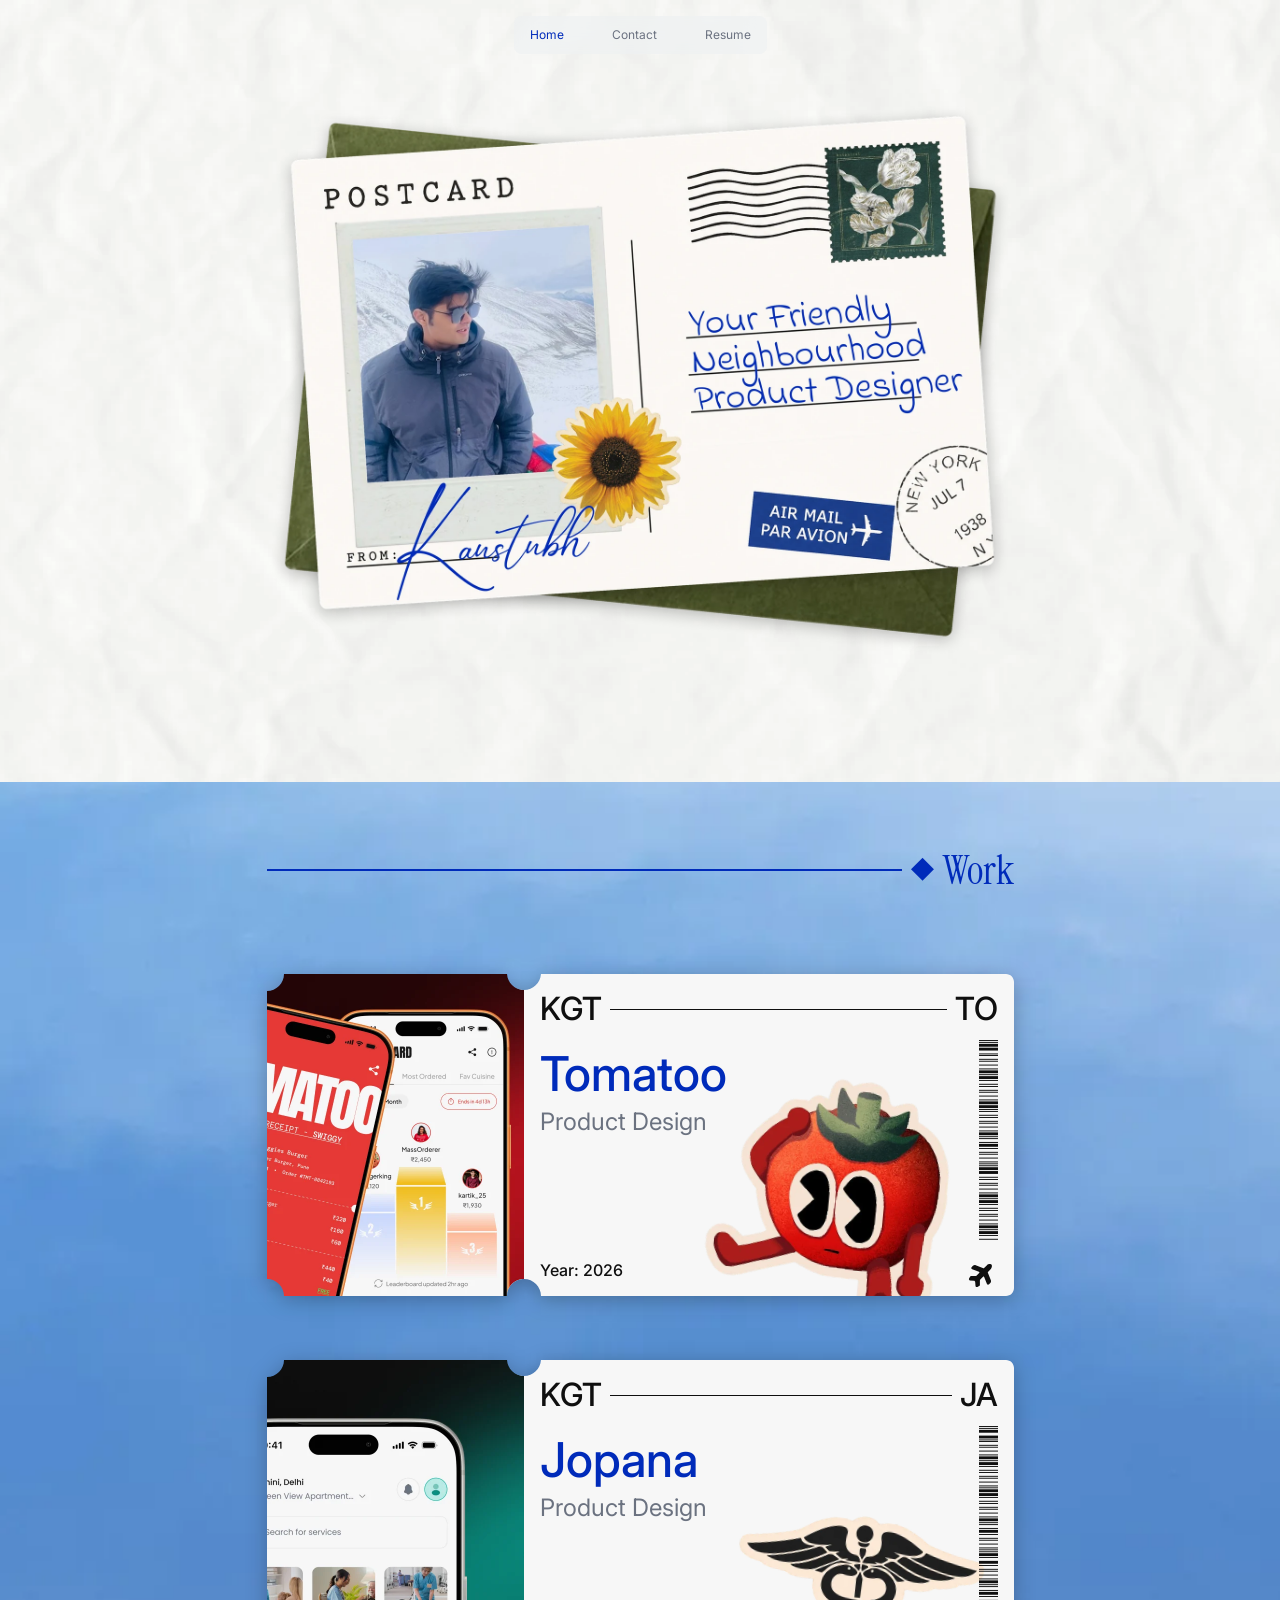
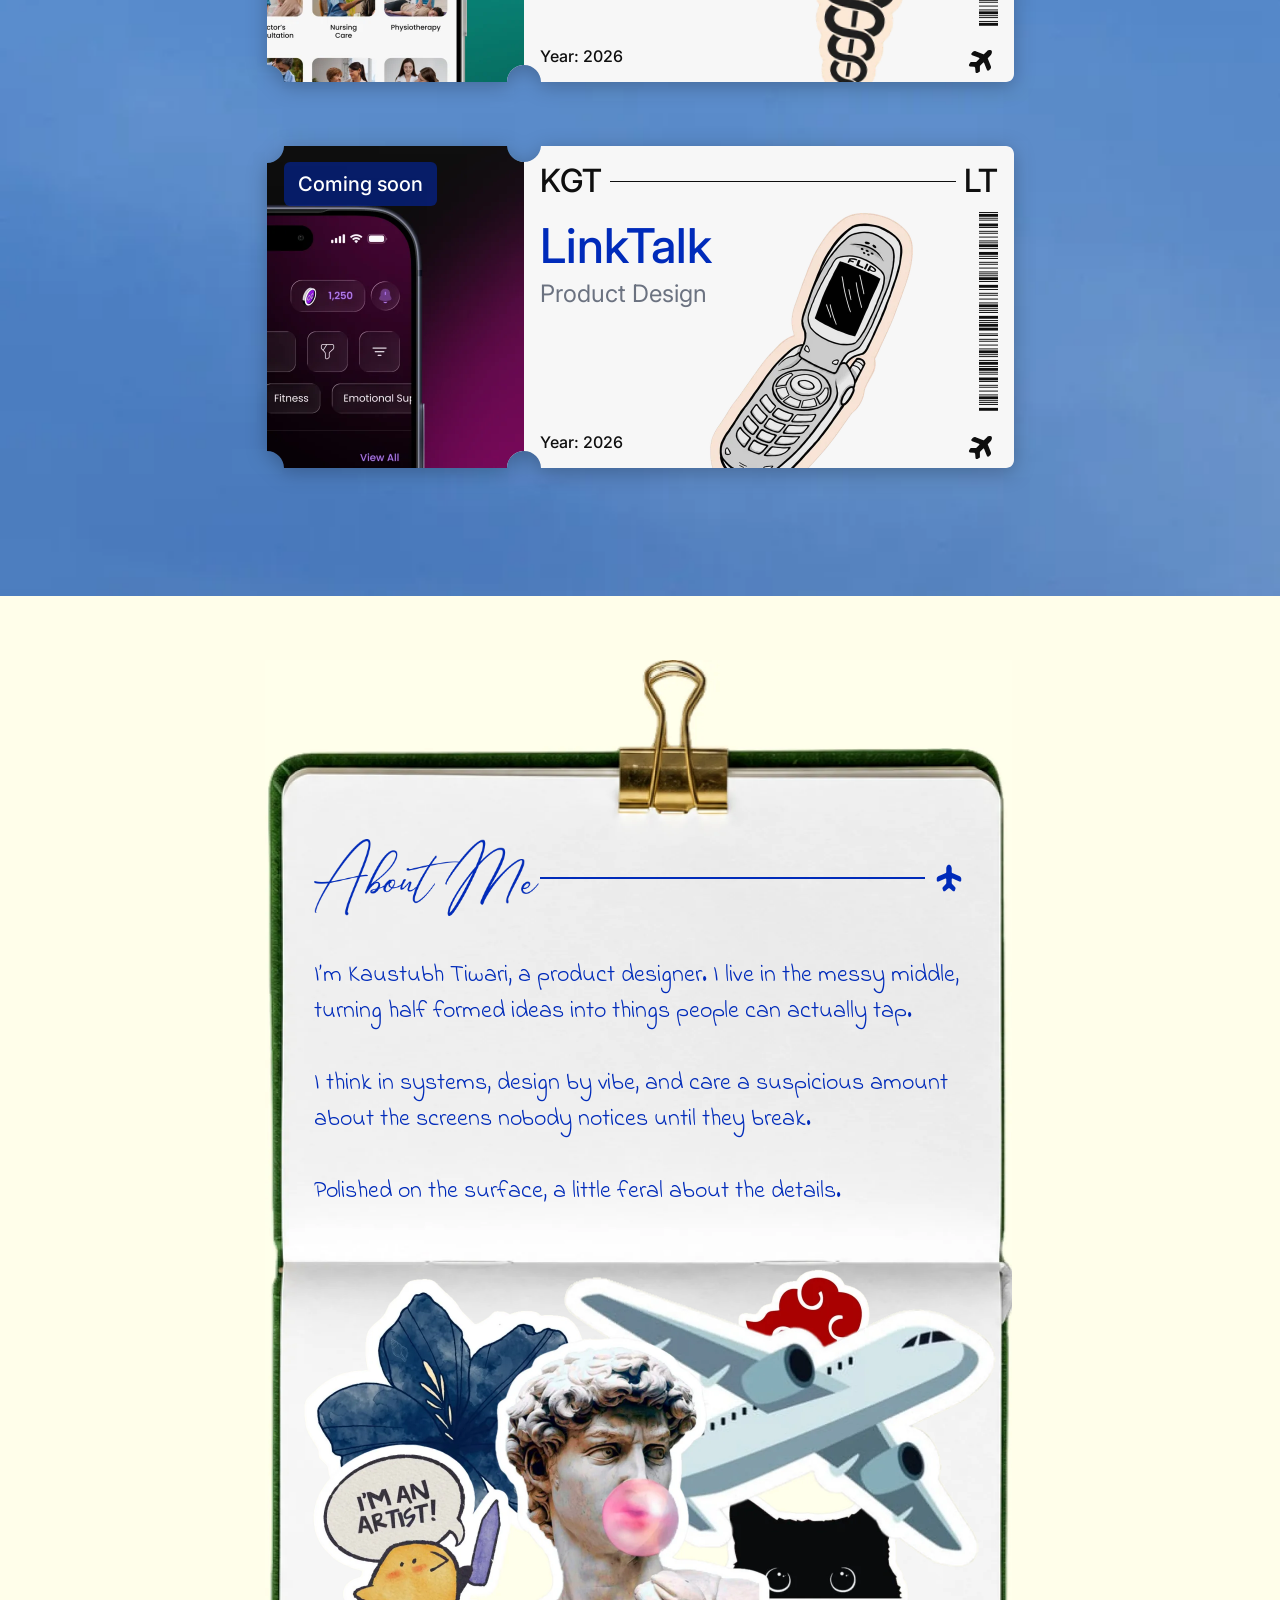
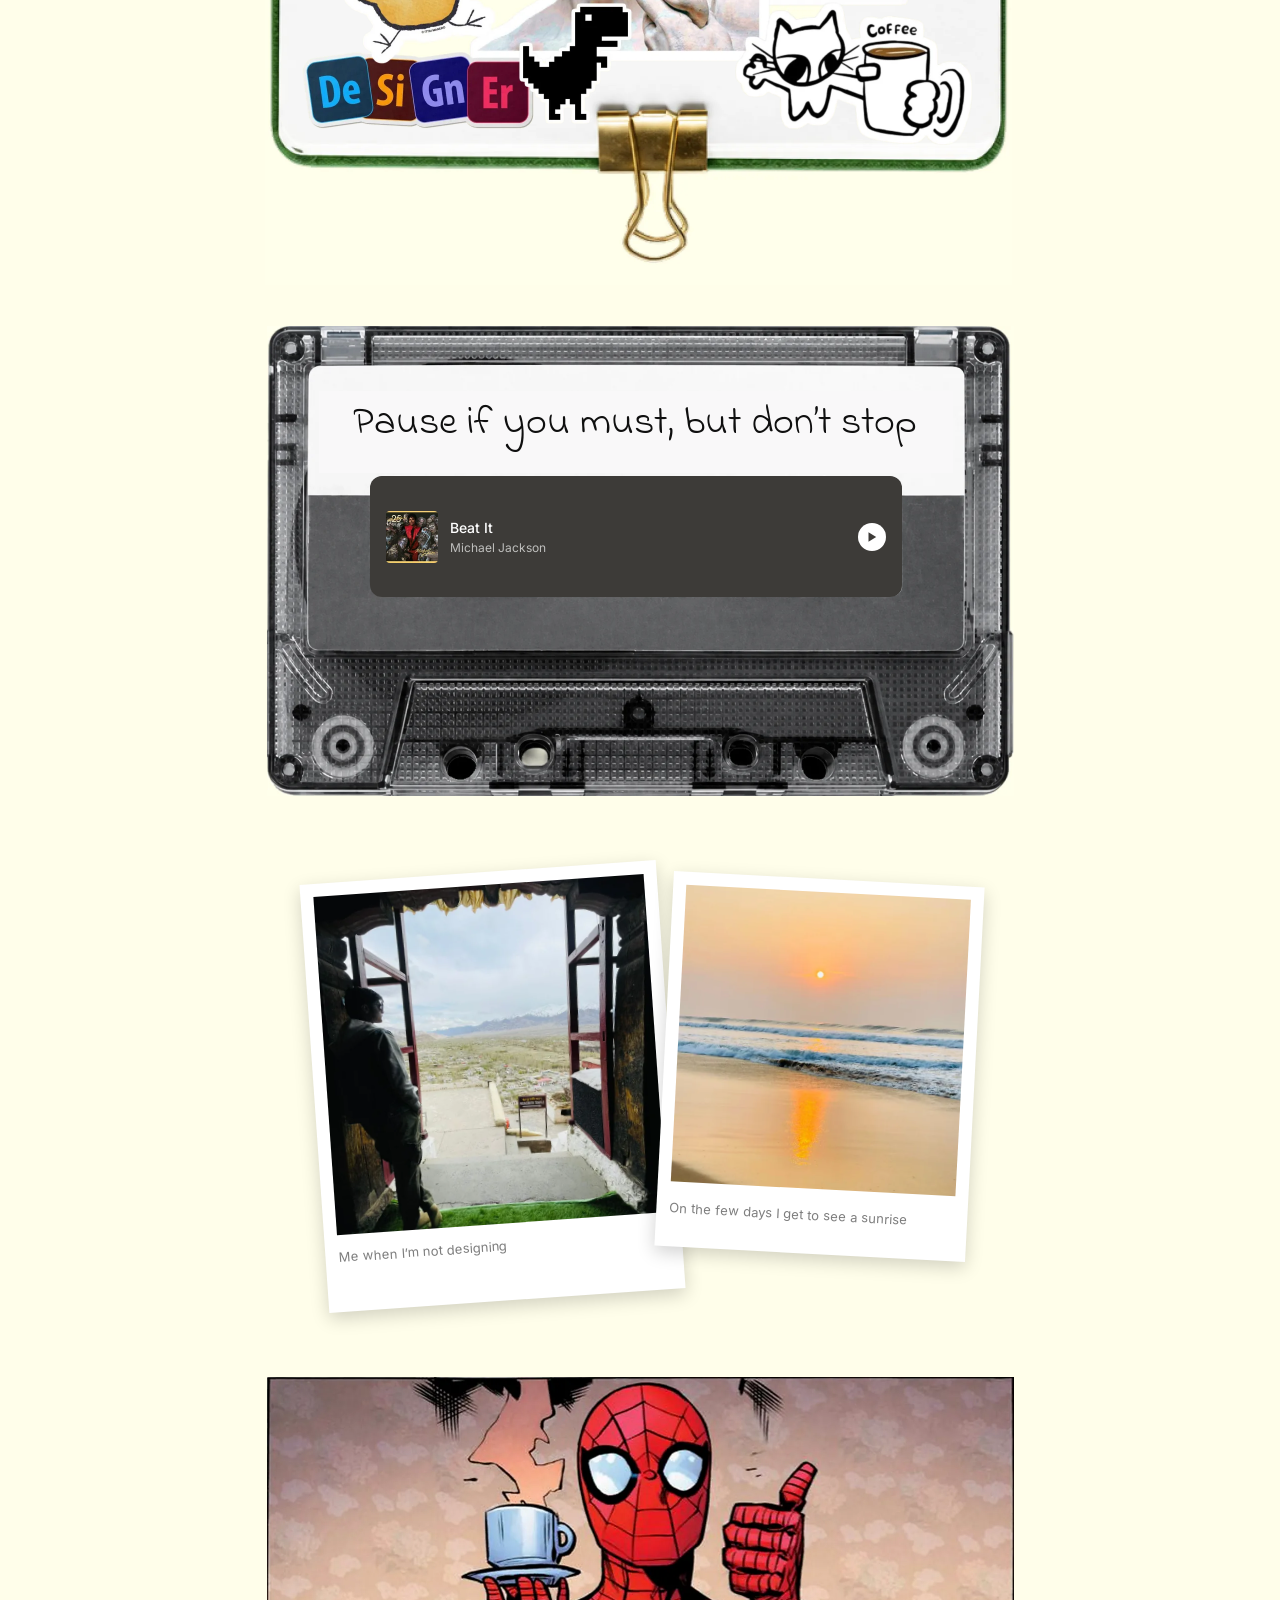
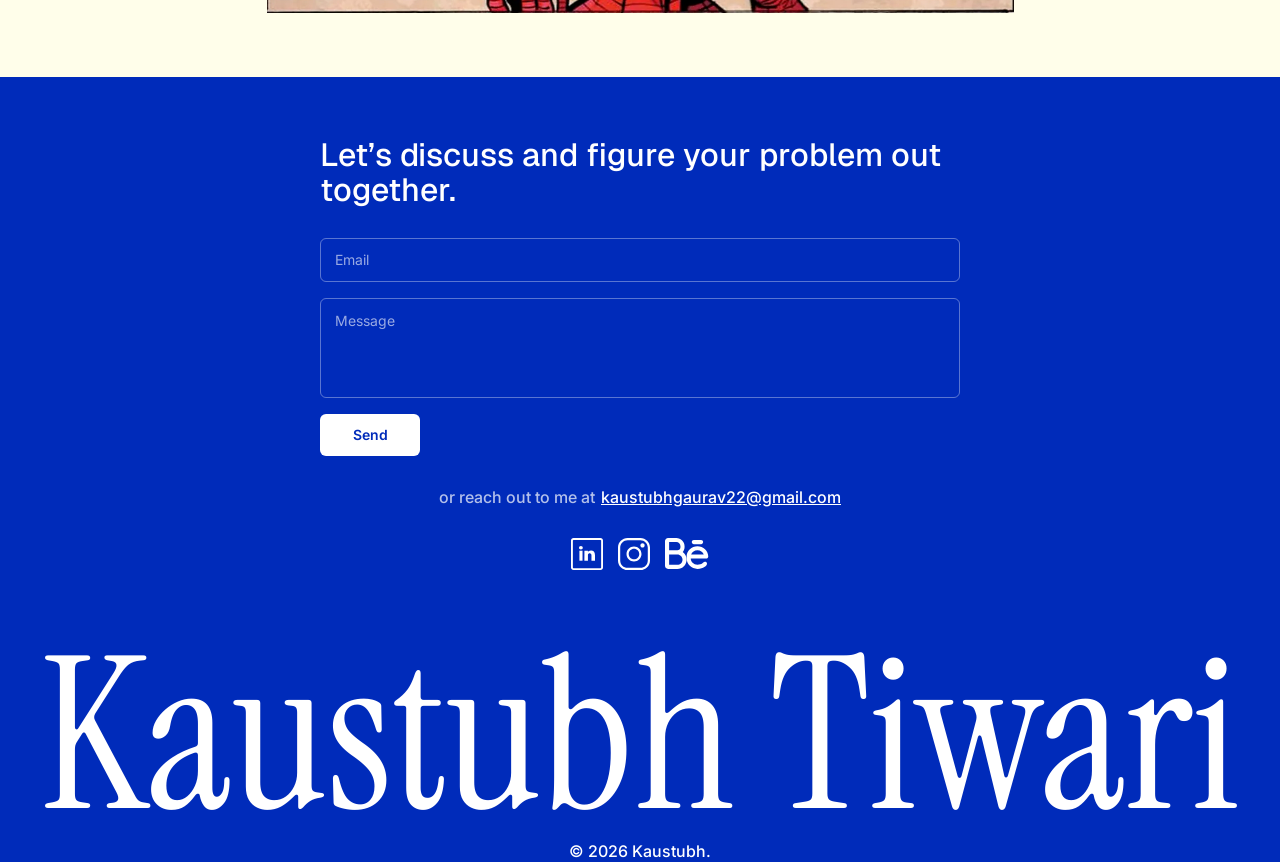
==== commit 5d281f90: "Build the cassette bar as drawn, and rename the sticker asset Two separate problems, both visible in" ====
--- a/index.html
+++ b/index.html
@@ -161,19 +161,29 @@
           <p>Polished on the surface, a little feral about the details.</p>
         </div>
 
-        <img class="ab ab-collage" src="assets/about/collage.webp" alt=""
+        <img class="ab ab-collage" src="assets/about/stickers.webp" alt=""
              width="1442" height="1164" loading="lazy">
 
         <img class="ab ab-tape" src="assets/about/cassette.webp" alt=""
              width="1494" height="940" loading="lazy">
         <span class="ab ab-label"></span>
         <p class="ab ab-line">Pause if you must, but don&rsquo;t stop</p>
-        <!-- To change the track: open it in Spotify, Share > Copy link, and swap the ID.
-             theme=0 is what keeps the bar dark instead of tinted from the album art. -->
-        <iframe class="ab ab-track" title="Most replayed this month"
-                src="https://open.spotify.com/embed/track/1OOtq8tRnDM8kG2gqUPjAj?utm_source=generator&amp;theme=0"
-                loading="lazy"
-                allow="autoplay; clipboard-write; encrypted-media; fullscreen; picture-in-picture"></iframe>
+        <!-- To change the track: swap the link, the art, the name and the artist.
+             Built rather than embedded because Spotify's compact embed is fixed at
+             80 tall and cannot fill the 121 box this is drawn as. Opens the track. -->
+        <a class="ab ab-track" href="https://open.spotify.com/track/1OOtq8tRnDM8kG2gqUPjAj"
+           target="_blank" rel="noopener">
+          <img class="ab-track-art" src="assets/about/track-art.webp" alt=""
+               width="104" height="104" loading="lazy">
+          <span class="ab-track-meta">
+            <span class="ab-track-name">Beat It</span>
+            <span class="ab-track-artist">Michael Jackson</span>
+          </span>
+          <span class="ab-track-play">
+            <svg viewBox="0 0 12 12" aria-hidden="true" focusable="false"><path d="M2.5 1.2 10.2 6 2.5 10.8Z"/></svg>
+          </span>
+          <span class="sr-only">Most replayed this month: Beat It by Michael Jackson. Opens in Spotify.</span>
+        </a>
 
         <div class="ab-pols">
           <figure class="ab ab-pol ab-pol--1">
--- a/about.css
+++ b/about.css
@@ -131,16 +131,59 @@
      are enough to tip it onto a second line and out of the white label. */
   white-space: nowrap;
 }
-/* theme=0 is what makes this a dark bar rather than one tinted from the album
-   art. It cannot be set to an arbitrary colour, and the surround outside its
-   rounded card is transparent, which is what lets it sit on the tape. */
+/* Built rather than embedded. Spotify's compact embed is locked at 80 tall no
+   matter what height the iframe is given, and the design's bar is 121, so the
+   real embed can never fill this box. It also insists on a Preview chip and its
+   own icons. This is the bar as drawn; the whole thing is a link to the track. */
 .ab-track {
   left: calc(103 * var(--u));
   top: calc(1416 * var(--u));
   width: calc(532 * var(--u));
   height: calc(121 * var(--u));
-  border: 0;
-}
+  display: flex;
+  align-items: center;
+  gap: calc(12 * var(--u));
+  padding: 0 calc(16 * var(--u));
+  border-radius: calc(12 * var(--u));
+  background: #3d3b38;
+  text-decoration: none;
+  transition: background-color 200ms ease;
+}
+.ab-track:hover, .ab-track:focus-visible { background: #4a4844; }
+
+.ab-track-art {
+  width: calc(52 * var(--u));
+  height: calc(52 * var(--u));
+  border-radius: calc(4 * var(--u));
+  flex: none;
+}
+.ab-track-meta { display: flex; flex-direction: column; gap: calc(4 * var(--u)); min-width: 0; }
+.ab-track-name {
+  font-family: Inter, system-ui, sans-serif;
+  font-weight: 500;
+  font-size: calc(14 * var(--u));
+  line-height: calc(17 * var(--u));
+  color: #fff;
+}
+.ab-track-artist {
+  font-family: Inter, system-ui, sans-serif;
+  font-weight: 400;
+  font-size: calc(12 * var(--u));
+  line-height: calc(15 * var(--u));
+  color: #bfbfbd;
+}
+/* pushed to the right edge, as in the frame */
+.ab-track-play {
+  margin-left: auto;
+  flex: none;
+  width: calc(28 * var(--u));
+  height: calc(28 * var(--u));
+  border-radius: 50%;
+  background: #fff;
+  display: grid;
+  place-items: center;
+}
+.ab-track-play svg { width: calc(12 * var(--u)); height: calc(12 * var(--u)); fill: #3d3b38; }
 
 /* ---------- polaroids ---------- */
 /* Positioned by their centres, because a rotated element's box in Figma is the
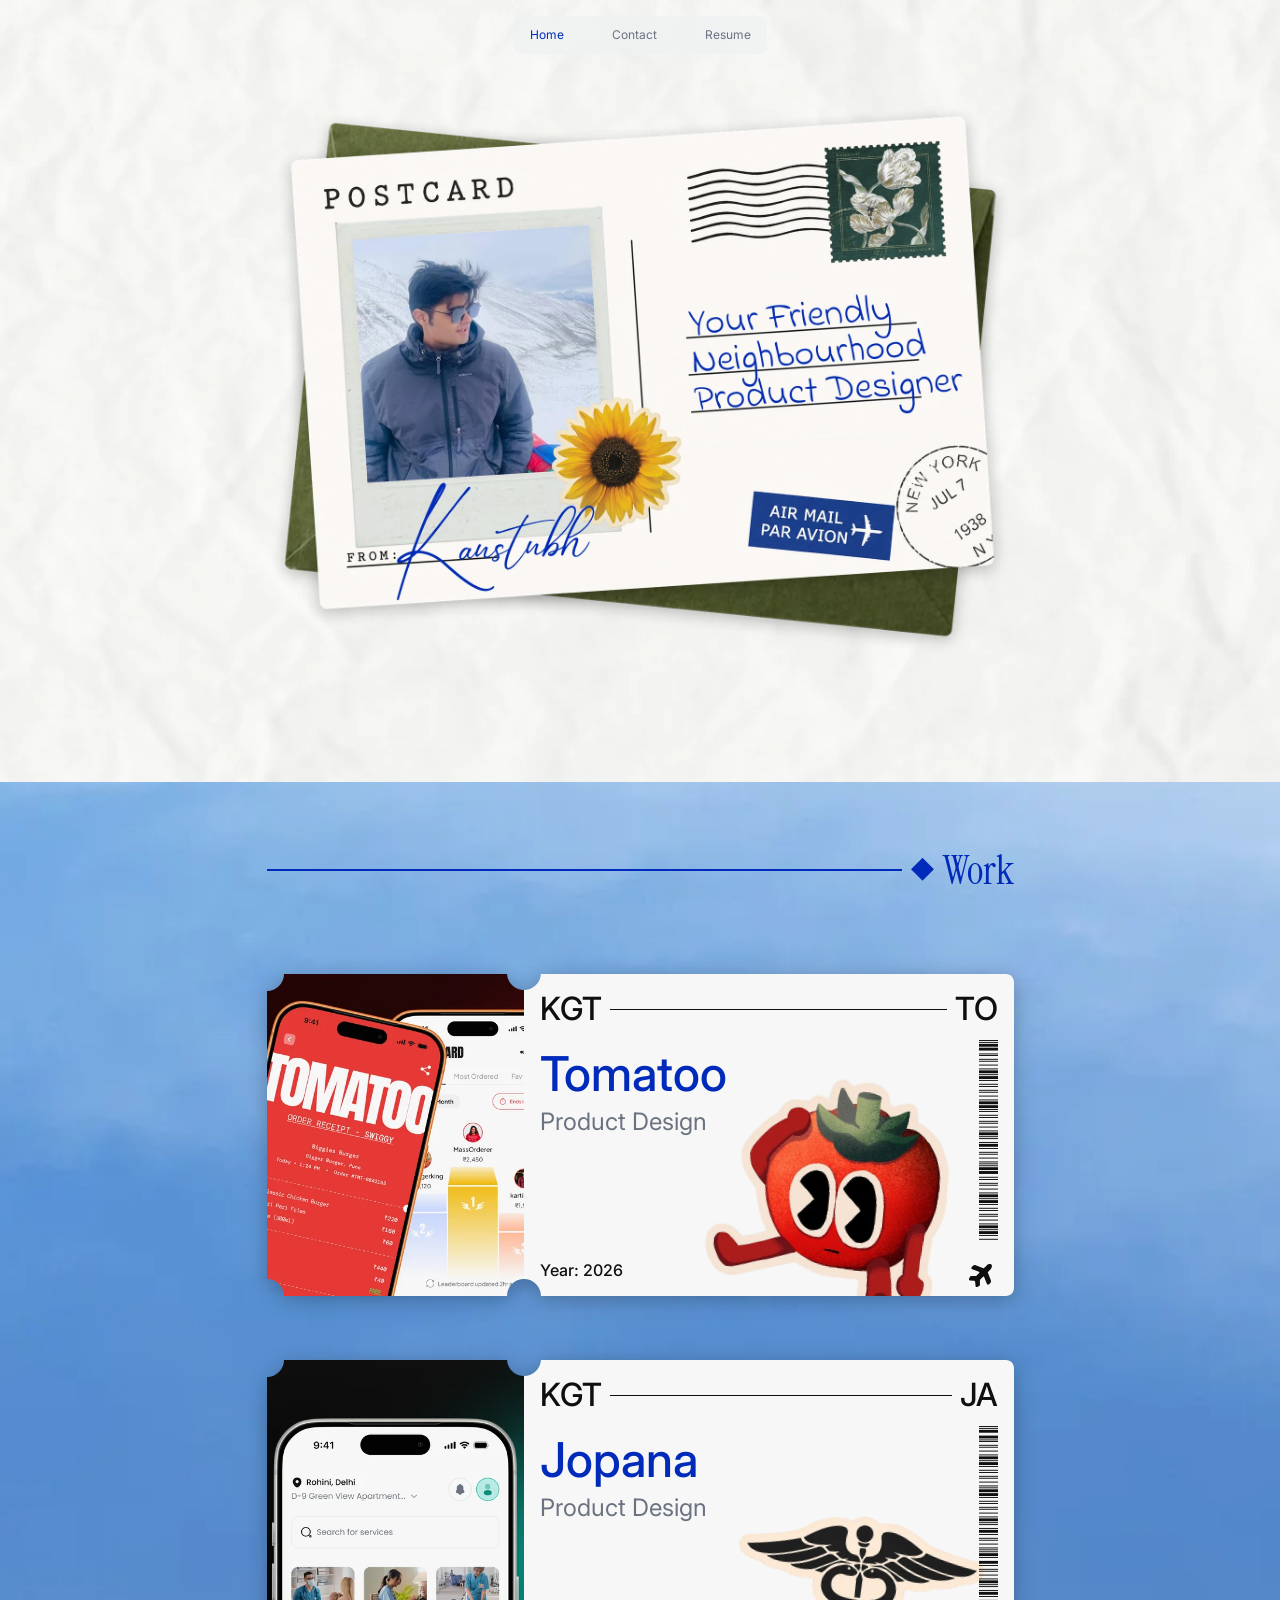
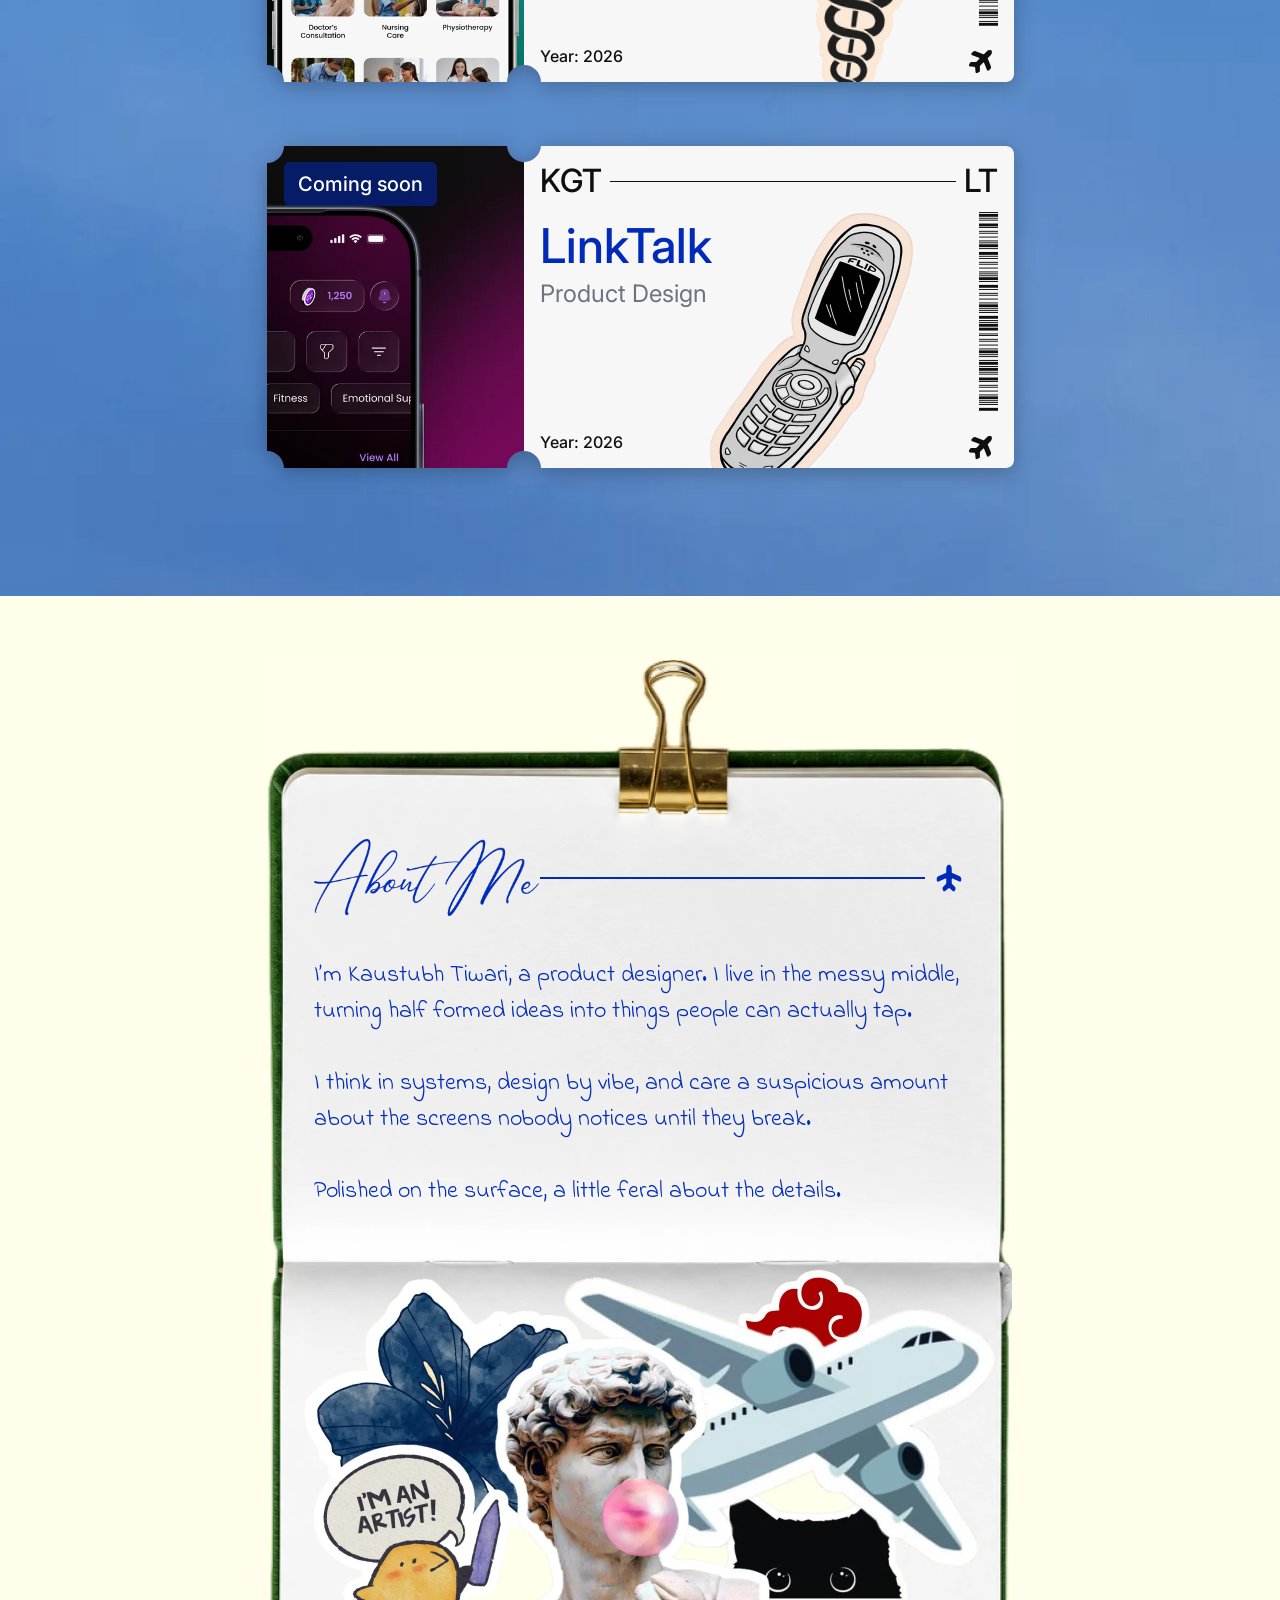
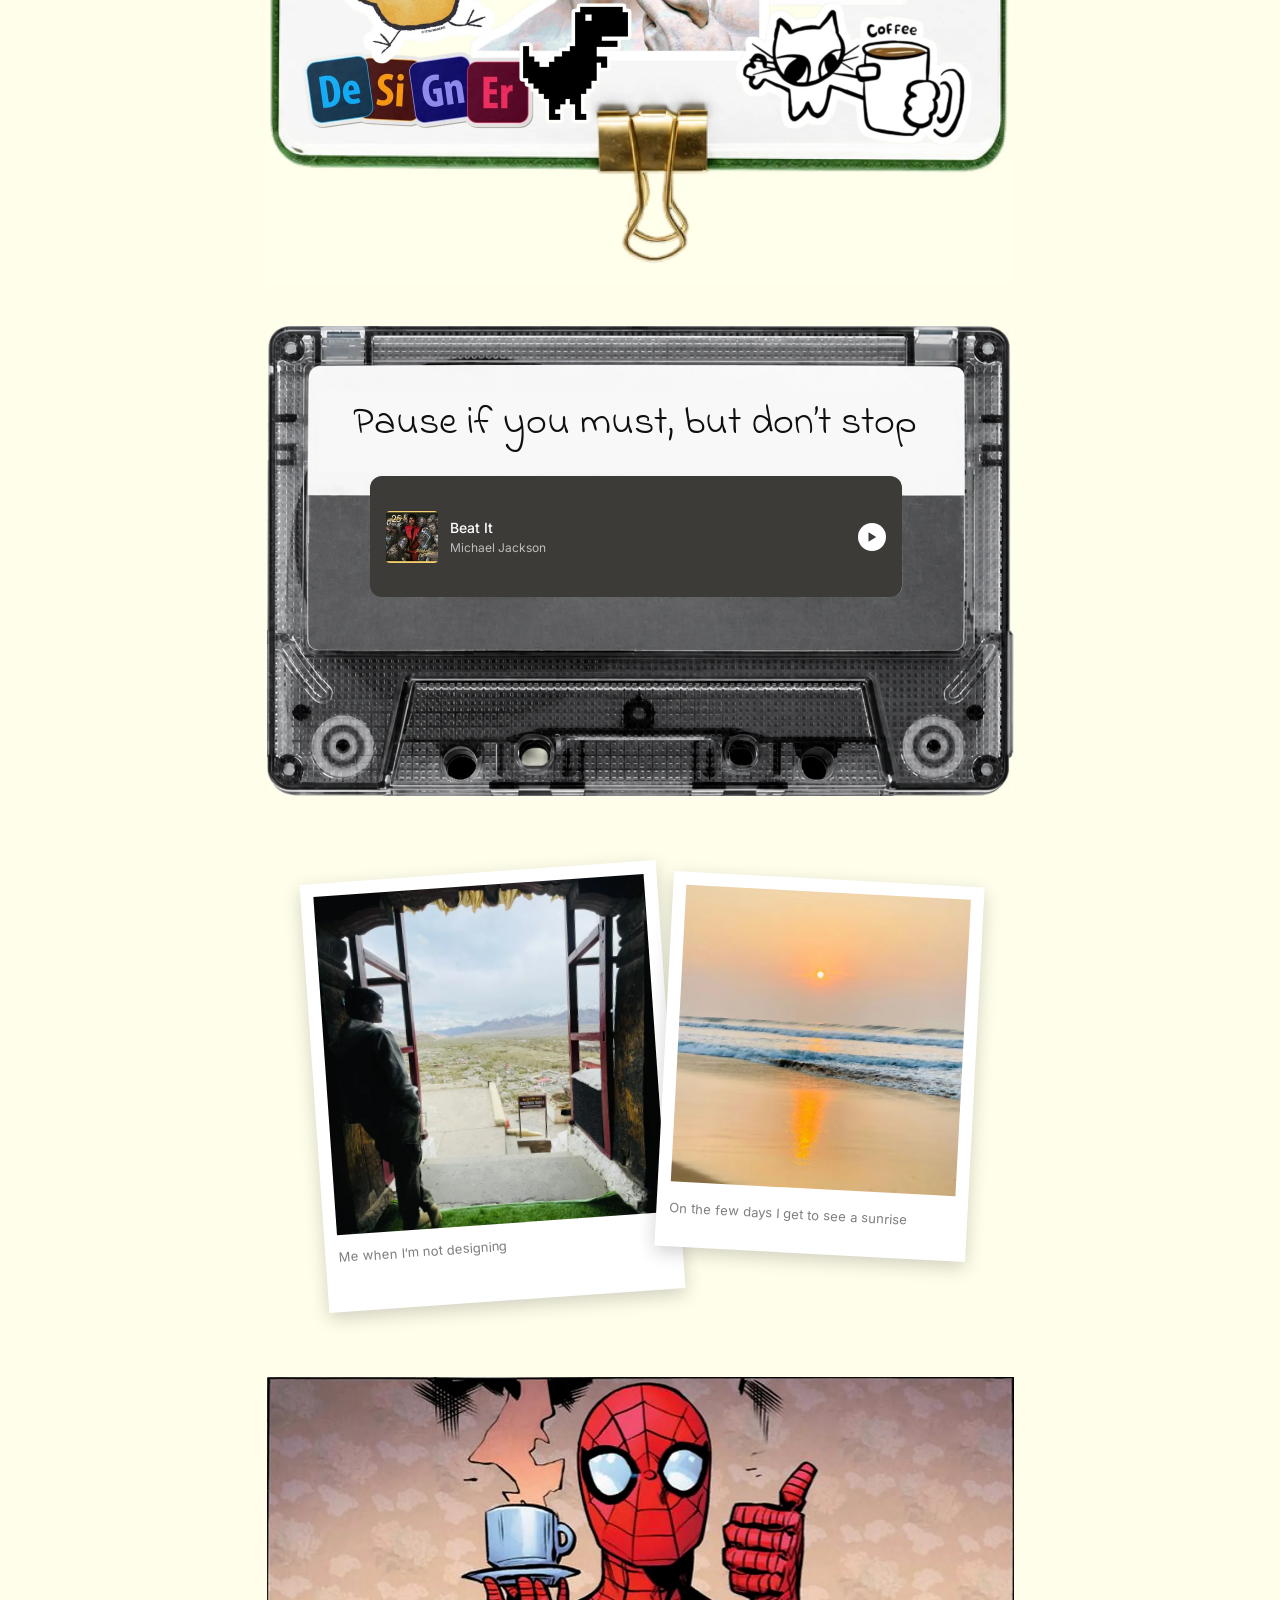
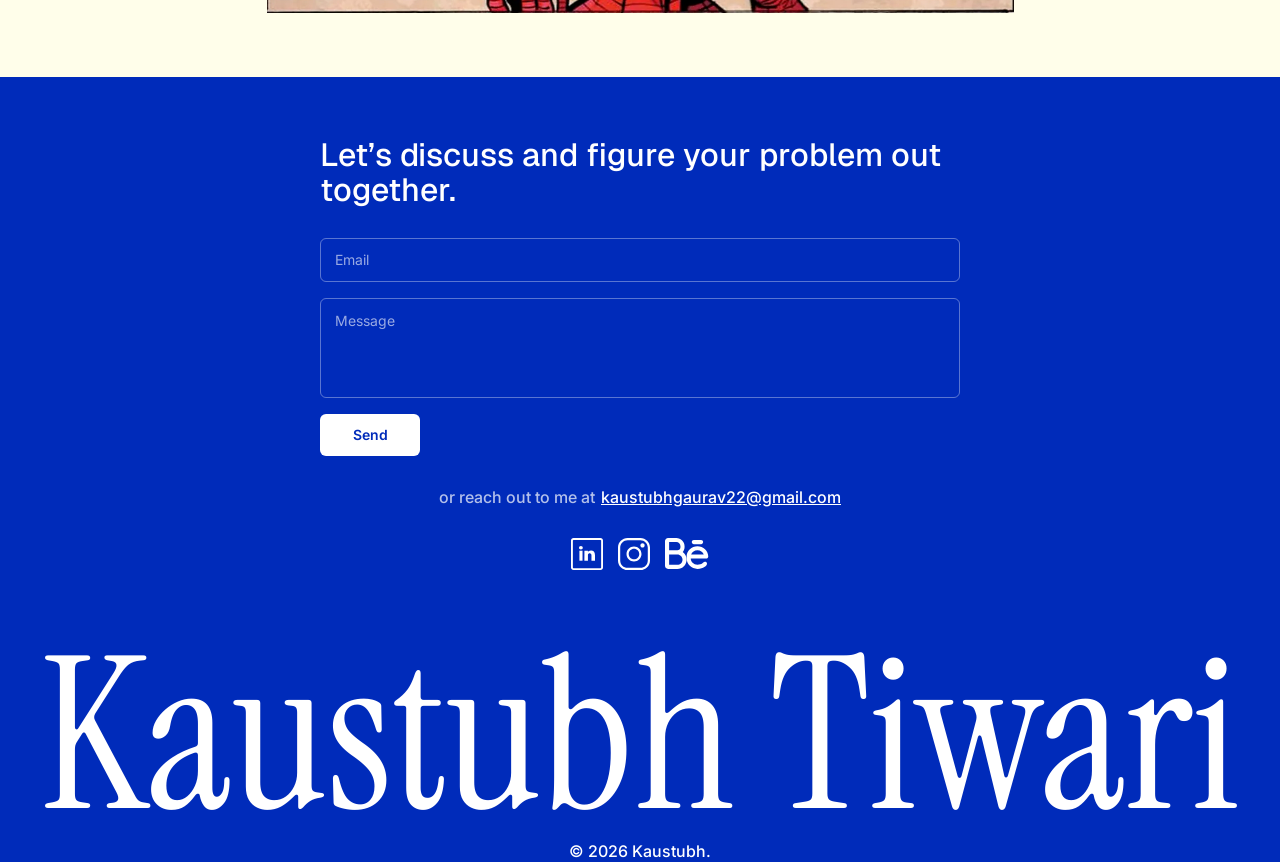
==== commit 16a500d9: "Play the track on the page instead of sending people to Spotify The bar drawn in Frame 26 is now the" ====
--- a/index.html
+++ b/index.html
@@ -168,22 +168,27 @@
              width="1494" height="940" loading="lazy">
         <span class="ab ab-label"></span>
         <p class="ab ab-line">Pause if you must, but don&rsquo;t stop</p>
-        <!-- To change the track: swap the link, the art, the name and the artist.
-             Built rather than embedded because Spotify's compact embed is fixed at
-             80 tall and cannot fill the 121 box this is drawn as. Opens the track. -->
-        <a class="ab ab-track" href="https://open.spotify.com/track/1OOtq8tRnDM8kG2gqUPjAj"
-           target="_blank" rel="noopener">
+        <!-- The bar is drawn here and Spotify plays underneath it. Its compact
+             embed is fixed at 80 tall and carries its own chrome, so it cannot be
+             the bar in Frame 26; instead track.js drives it through Spotify's
+             Embed IFrame API and this is the only visible control.
+             To change the track: swap the id in data-track, the art, name and artist. -->
+        <div class="ab ab-track" data-track="1OOtq8tRnDM8kG2gqUPjAj">
           <img class="ab-track-art" src="assets/about/track-art.webp" alt=""
                width="104" height="104" loading="lazy">
           <span class="ab-track-meta">
             <span class="ab-track-name">Beat It</span>
             <span class="ab-track-artist">Michael Jackson</span>
           </span>
-          <span class="ab-track-play">
-            <svg viewBox="0 0 12 12" aria-hidden="true" focusable="false"><path d="M2.5 1.2 10.2 6 2.5 10.8Z"/></svg>
-          </span>
-          <span class="sr-only">Most replayed this month: Beat It by Michael Jackson. Opens in Spotify.</span>
-        </a>
+          <!-- Falls back to a plain link to the track, and is upgraded to a play
+               button by track.js once the API is actually available. -->
+          <a class="ab-track-play" href="https://open.spotify.com/track/1OOtq8tRnDM8kG2gqUPjAj"
+             target="_blank" rel="noopener" aria-label="Beat It by Michael Jackson on Spotify">
+            <svg class="ab-track-ico ab-track-ico--play" viewBox="0 0 12 12" aria-hidden="true" focusable="false"><path d="M2.5 1.2 10.2 6 2.5 10.8Z"/></svg>
+            <svg class="ab-track-ico ab-track-ico--pause" viewBox="0 0 12 12" aria-hidden="true" focusable="false"><path d="M2.5 1.5h2.6v9H2.5zm4.4 0h2.6v9H6.9z"/></svg>
+          </a>
+          <span class="ab-track-embed" aria-hidden="true"><span class="ab-track-slot"></span></span>
+        </div>
 
         <div class="ab-pols">
           <figure class="ab ab-pol ab-pol--1">
@@ -234,6 +239,7 @@
   </div>
 </footer>
 
+<script src="track.js" defer></script>
 <script src="stack.js" defer></script>
 <script src="smooth-scroll.js" defer></script>
 <script src="reveal.js" defer></script>
--- a/about.css
+++ b/about.css
@@ -149,7 +149,9 @@
   text-decoration: none;
   transition: background-color 200ms ease;
 }
-.ab-track:hover, .ab-track:focus-visible { background: #4a4844; }
+.ab-track:hover { background: #4a4844; }
+/* the embed is positioned against this */
+.ab-track { position: absolute; }
 
 .ab-track-art {
   width: calc(52 * var(--u));
@@ -182,8 +184,35 @@
   background: #fff;
   display: grid;
   place-items: center;
-}
-.ab-track-play svg { width: calc(12 * var(--u)); height: calc(12 * var(--u)); fill: #3d3b38; }
+  cursor: pointer;
+  transition: transform 160ms ease;
+}
+.ab-track-play:hover, .ab-track-play:focus-visible { transform: scale(1.08); }
+.ab-track-ico {
+  grid-area: 1 / 1;
+  width: calc(12 * var(--u));
+  height: calc(12 * var(--u));
+  fill: #3d3b38;
+}
+/* both icons stack in the same cell and one is shown at a time, so the button
+   never changes size as it toggles */
+.ab-track-ico--pause { display: none; }
+.ab-track.is-playing .ab-track-ico--play { display: none; }
+.ab-track.is-playing .ab-track-ico--pause { display: block; }
+
+/* Spotify does the audio from back here. Kept at a real size and merely
+   transparent rather than display:none or 0x0, because a player with no box is
+   liable to be treated as not really present and never start. */
+.ab-track-embed {
+  position: absolute;
+  left: 0;
+  bottom: calc(-4 * var(--u));
+  width: calc(300 * var(--u));
+  height: calc(80 * var(--u));
+  opacity: 0;
+  pointer-events: none;
+  overflow: hidden;
+}
 
 /* ---------- polaroids ---------- */
 /* Positioned by their centres, because a rotated element's box in Figma is the
@@ -265,7 +294,21 @@
   .ab-copy { font-size: 18px; line-height: 1.55; }
   .ab-copy p + p { margin-top: 18px; }
   .ab-line { font-size: 26px; line-height: 1.4; }
-  .ab-track { height: 152px; }
+
+  /* the bar keeps its shape here, it just stops being placed */
+  .about-stage .ab-track {
+    position: relative;
+    height: 76px;
+    gap: 12px;
+    padding: 0 12px;
+    border-radius: 10px;
+  }
+  .ab-track-art { width: 48px; height: 48px; border-radius: 4px; }
+  .ab-track-name { font-size: 14px; line-height: 17px; }
+  .ab-track-artist { font-size: 12px; line-height: 15px; }
+  .ab-track-play { width: 30px; height: 30px; }
+  .ab-track-ico { width: 12px; height: 12px; }
+  .ab-track-embed { width: 240px; height: 80px; bottom: -4px; }
 
   .ab-book, .ab-collage, .ab-strip { object-fit: contain; }
 
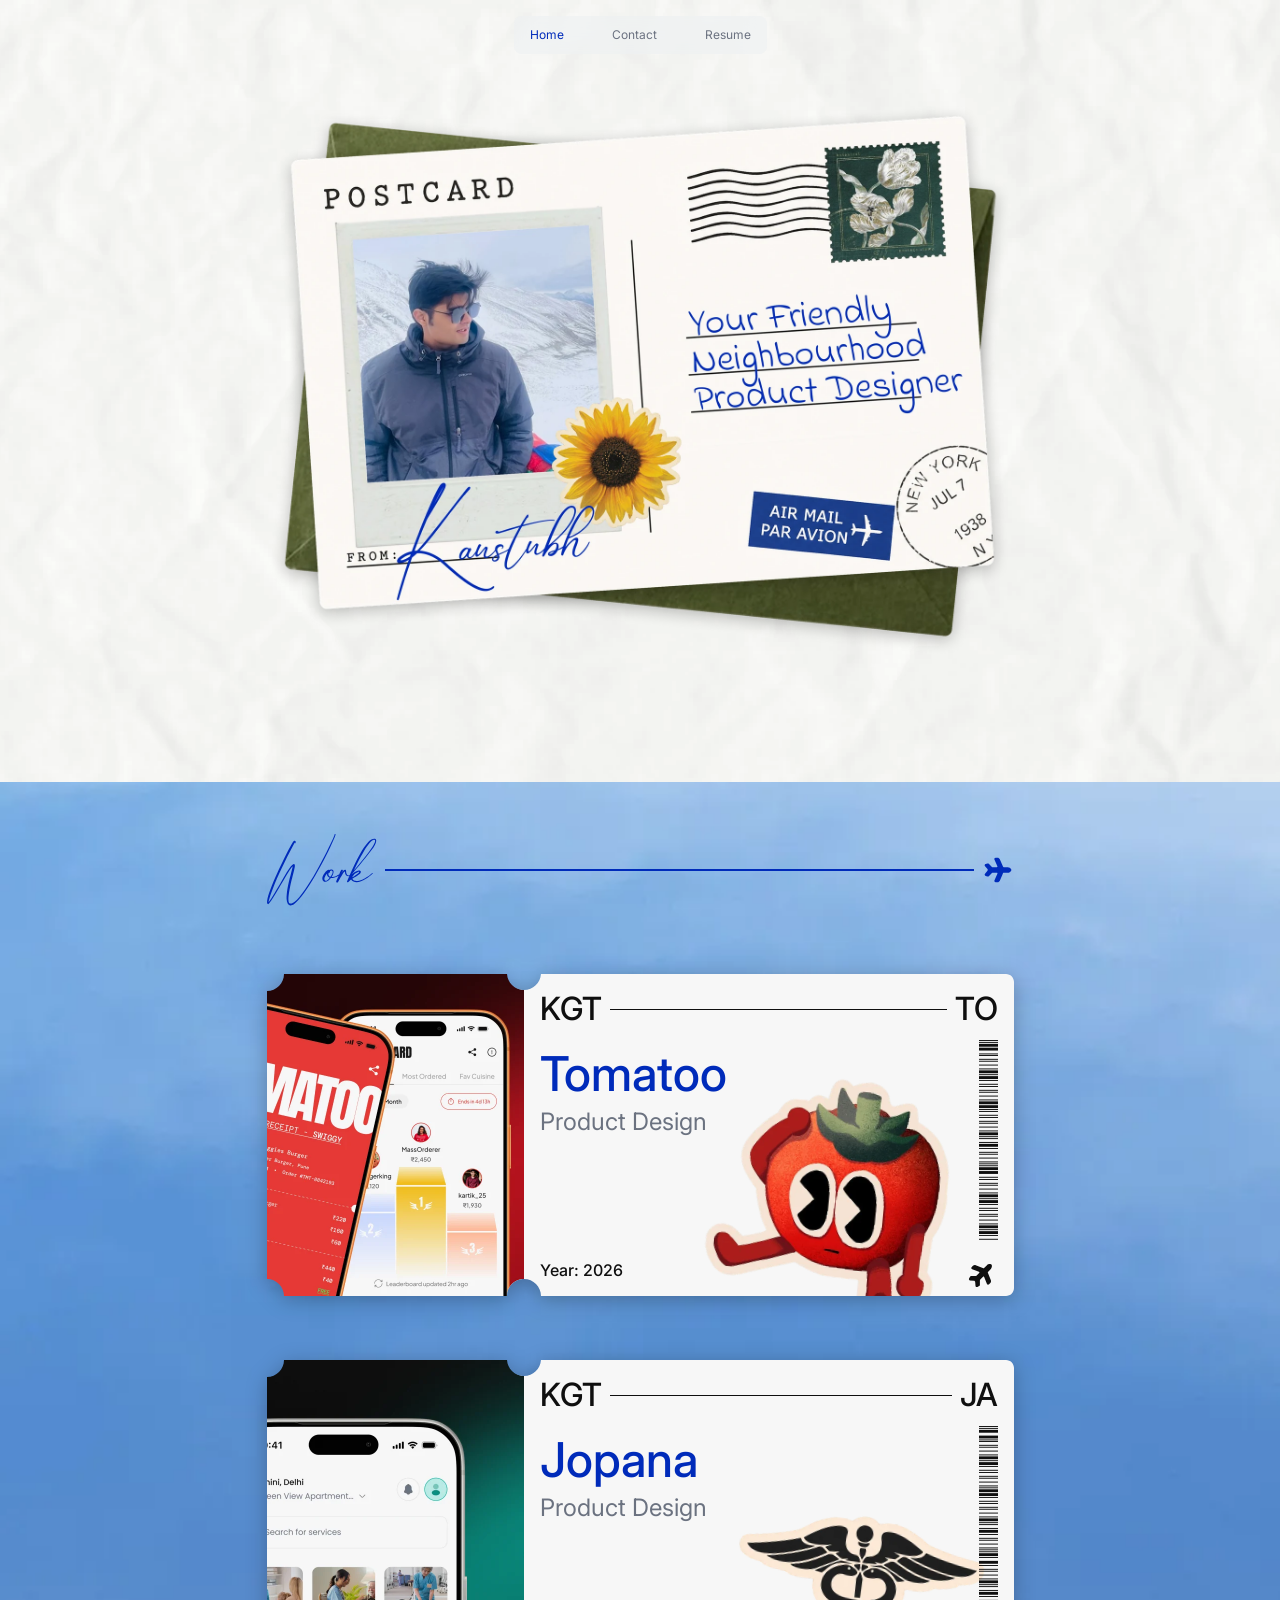
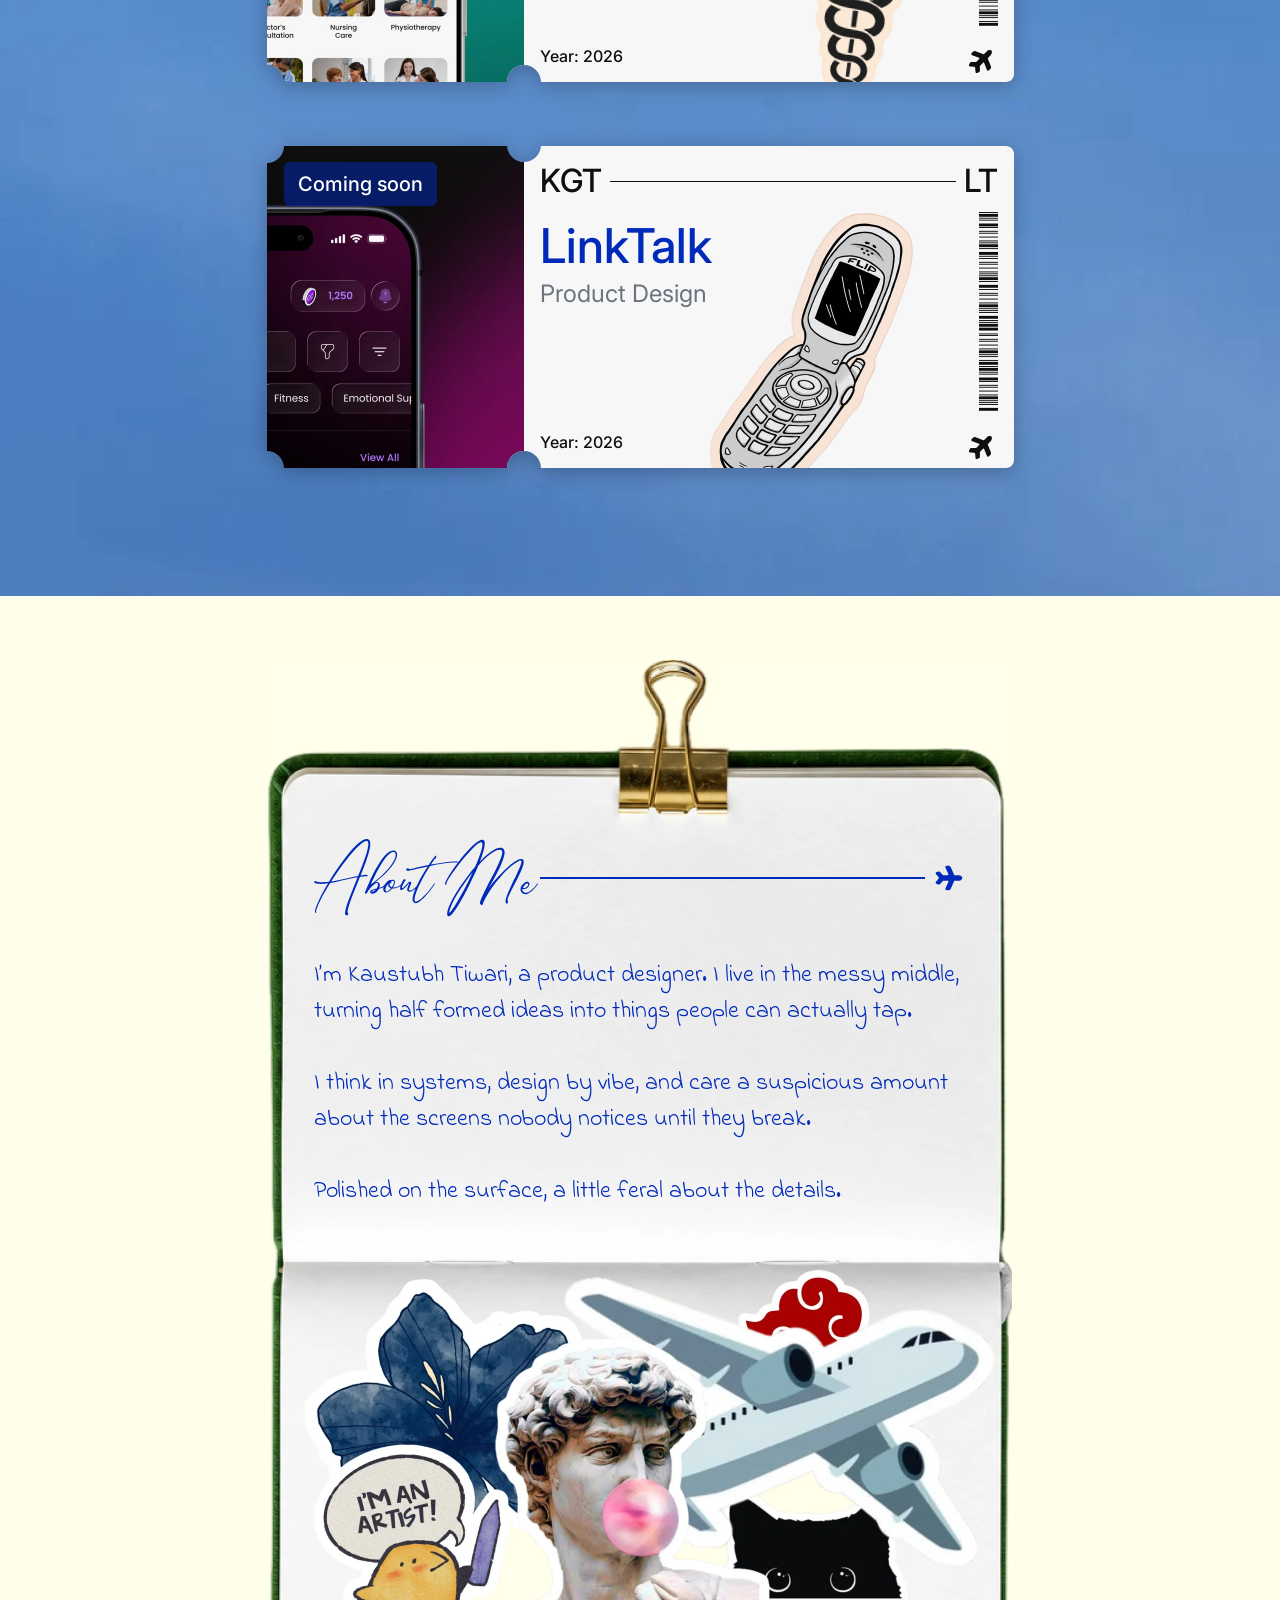
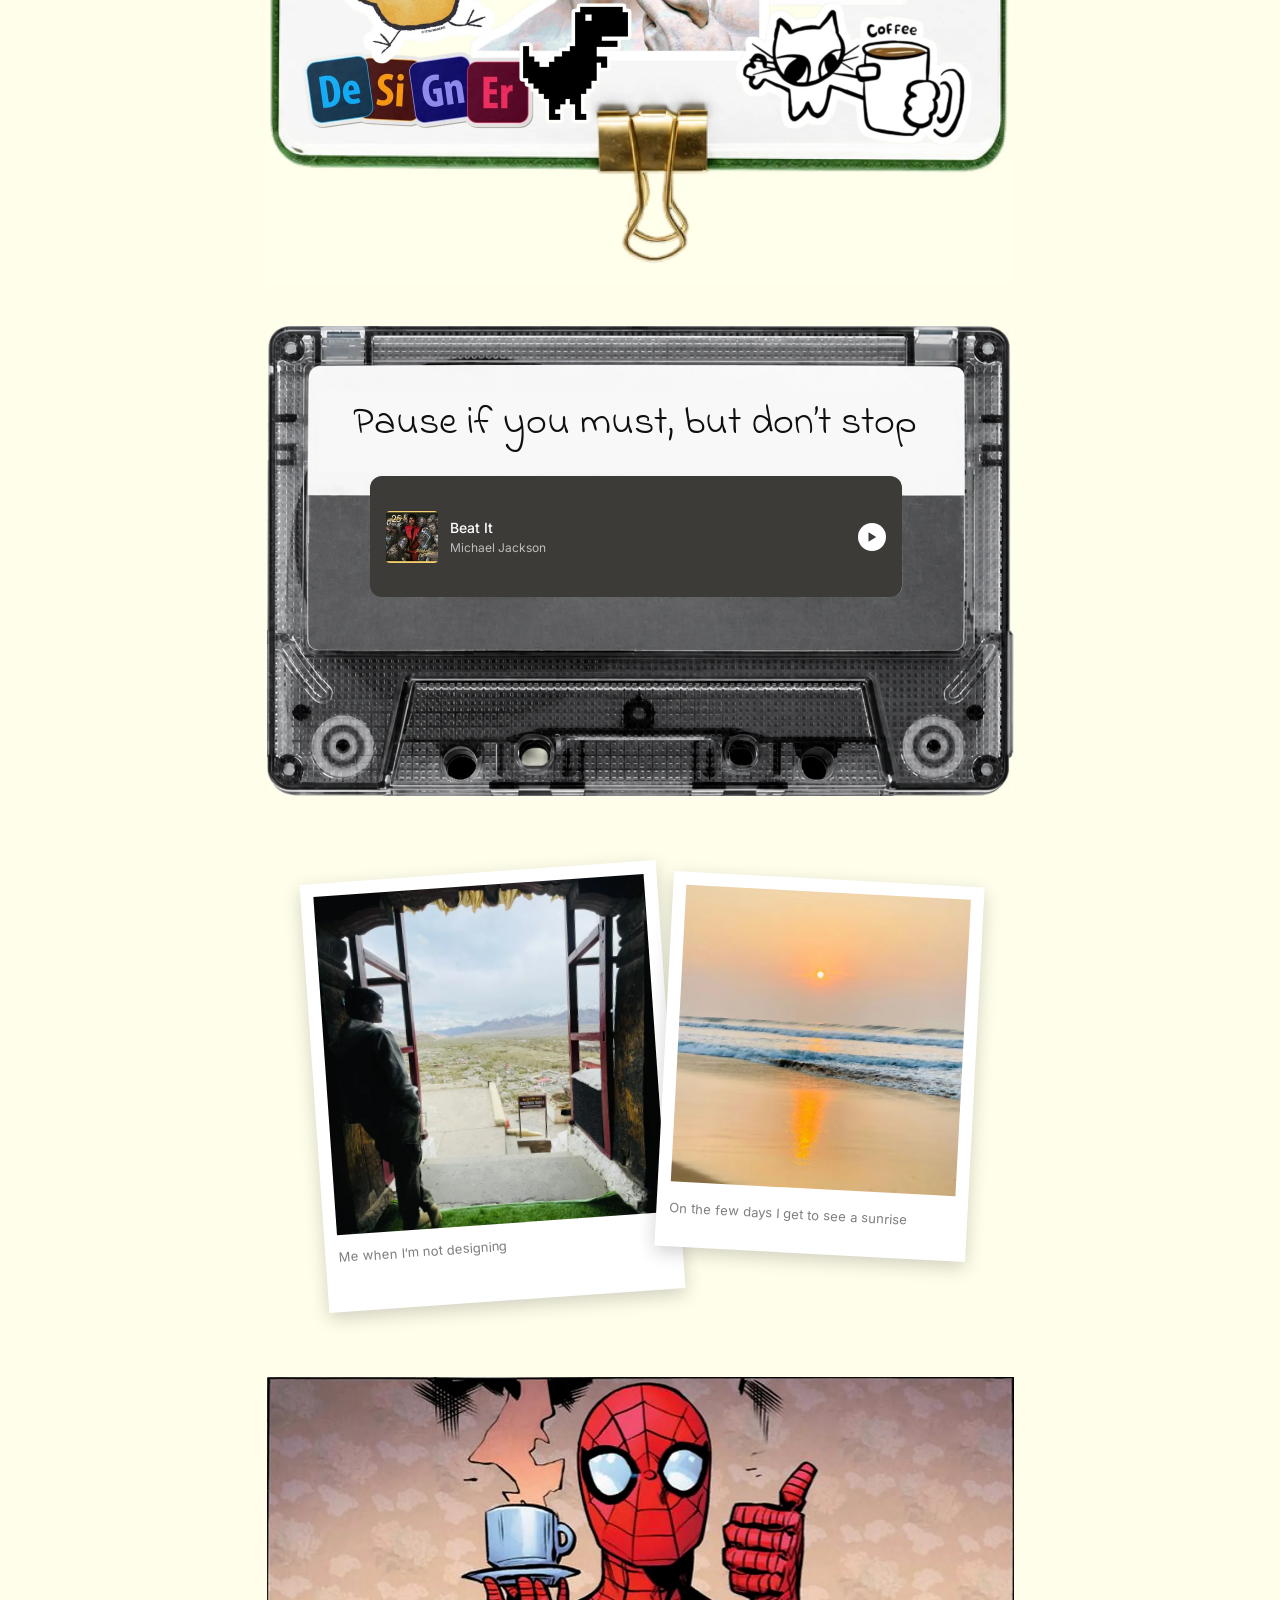
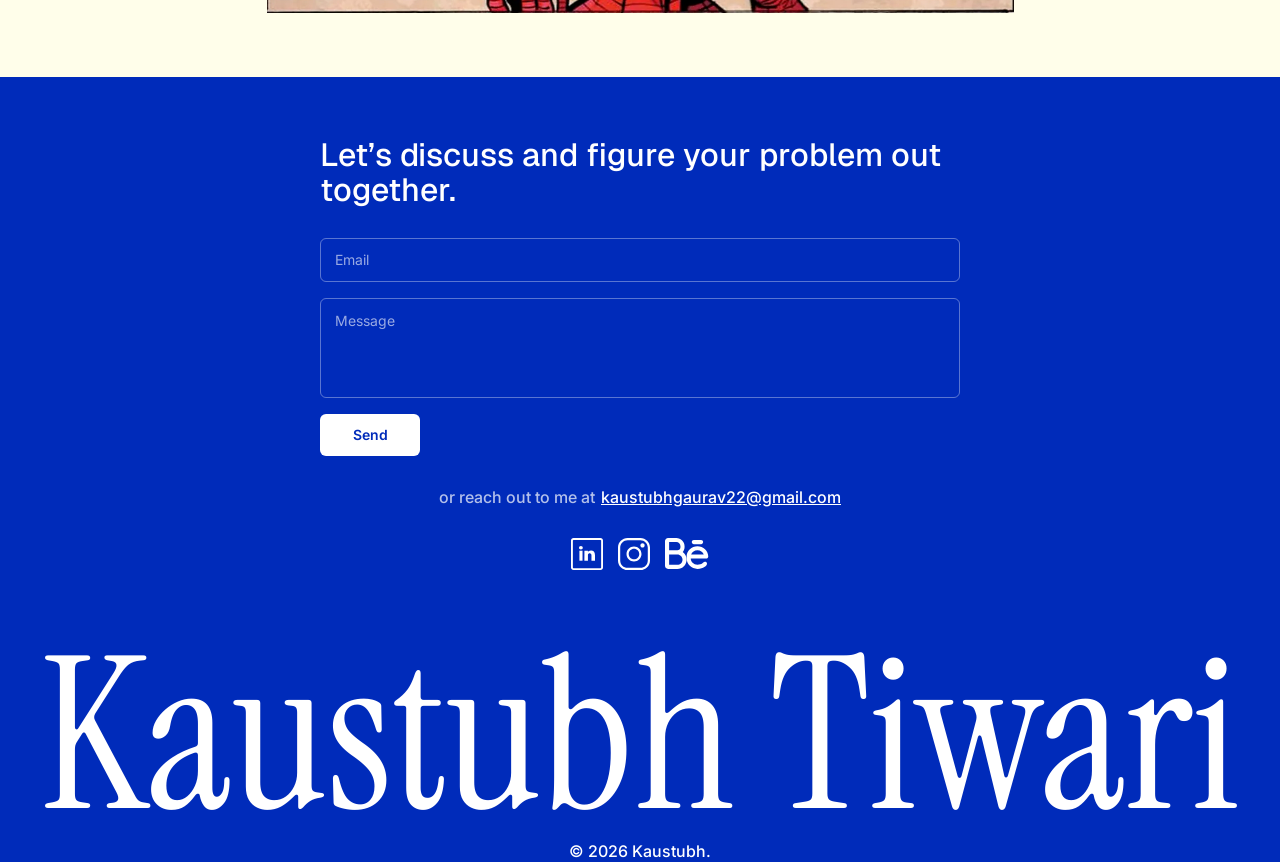
==== commit 224cf5c6: "Redraw the Work header and turn both planes to face right Frame 16 now heads the Work section the sa" ====
--- a/index.html
+++ b/index.html
@@ -59,10 +59,16 @@
    <div class="col">
 
   <section class="section" id="work">
+    <!-- Two headers in one. Desktop uses the handwritten wordmark, the rule and
+         the plane, as Frame 16 now draws it. Mobile has not been redesigned, so
+         it keeps the rule, diamond and serif label it already had. The h2 stays
+         in both, visually hidden on desktop where the wordmark is artwork. -->
     <div class="head reveal">
+      <img class="head-art" src="assets/about/work-head.svg" alt="" width="115" height="75">
       <span class="rule"></span>
       <span class="dia">&#9670;</span>
       <h2 class="label">Work</h2>
+      <svg class="head-plane" viewBox="0 0 32 32" aria-hidden="true" focusable="false"><path d="M26.7335 14.1732L20.5068 11.4932L19.1202 10.9065C18.9068 10.7998 18.7202 10.5198 18.7202 10.2798V6.19983C18.7202 4.91983 17.7735 3.39983 16.6268 2.81316C16.2268 2.61316 15.7468 2.61316 15.3468 2.81316C14.2135 3.39983 13.2668 4.93316 13.2668 6.21316L13.2668 10.2932C13.2668 10.5332 13.0802 10.8132 12.8668 10.9198L5.26684 14.1865C4.42684 14.5332 3.74684 15.5865 3.74684 16.4932L3.74684 18.2532C3.74684 19.3865 4.60017 19.9465 5.6535 19.4932L12.3335 16.6132C12.8535 16.3865 13.2802 16.6665 13.2802 17.2398L13.2802 18.7198V21.1198C13.2802 21.4265 13.1068 21.8665 12.8935 22.0798L9.80017 25.1865C9.48017 25.5065 9.3335 26.1332 9.48017 26.5865L10.0802 28.3998C10.3202 29.1865 11.2135 29.5598 11.9468 29.1865L15.1202 26.5198C15.6002 26.1065 16.3868 26.1065 16.8668 26.5198L20.0402 29.1865C20.7735 29.5465 21.6668 29.1865 21.9335 28.3998L22.5335 26.5865C22.6802 26.1465 22.5335 25.5065 22.2135 25.1865L19.1202 22.0798C18.8935 21.8665 18.7202 21.4265 18.7202 21.1198L18.7202 17.2398C18.7202 16.6665 19.1335 16.3998 19.6668 16.6132L26.3468 19.4932C27.4002 19.9465 28.2535 19.3865 28.2535 18.2532V16.4932C28.2535 15.5865 27.5735 14.5332 26.7335 14.1732Z"/></svg>
     </div>
     <!-- Boarding pass cards. The artwork differs between layouts rather than
          reflowing: a shaped stub beside the body on desktop, a full width still
@@ -149,8 +155,8 @@
              width="1498" height="2450">
 
         <h2 class="ab-h2">
-          <img class="ab ab-head" src="assets/about/about-head.webp" alt="About Me"
-               width="676" height="232">
+          <img class="ab ab-head" src="assets/about/about-head.svg" alt="About Me"
+               width="226" height="78">
         </h2>
         <span class="ab ab-rule"></span>
         <svg class="ab ab-plane" viewBox="0 0 32 32" aria-hidden="true" focusable="false"><path d="M26.7335 14.1732L20.5068 11.4932L19.1202 10.9065C18.9068 10.7998 18.7202 10.5198 18.7202 10.2798V6.19983C18.7202 4.91983 17.7735 3.39983 16.6268 2.81316C16.2268 2.61316 15.7468 2.61316 15.3468 2.81316C14.2135 3.39983 13.2668 4.93316 13.2668 6.21316L13.2668 10.2932C13.2668 10.5332 13.0802 10.8132 12.8668 10.9198L5.26684 14.1865C4.42684 14.5332 3.74684 15.5865 3.74684 16.4932L3.74684 18.2532C3.74684 19.3865 4.60017 19.9465 5.6535 19.4932L12.3335 16.6132C12.8535 16.3865 13.2802 16.6665 13.2802 17.2398L13.2802 18.7198V21.1198C13.2802 21.4265 13.1068 21.8665 12.8935 22.0798L9.80017 25.1865C9.48017 25.5065 9.3335 26.1332 9.48017 26.5865L10.0802 28.3998C10.3202 29.1865 11.2135 29.5598 11.9468 29.1865L15.1202 26.5198C15.6002 26.1065 16.3868 26.1065 16.8668 26.5198L20.0402 29.1865C20.7735 29.5465 21.6668 29.1865 21.9335 28.3998L22.5335 26.5865C22.6802 26.1465 22.5335 25.5065 22.2135 25.1865L19.1202 22.0798C18.8935 21.8665 18.7202 21.4265 18.7202 21.1198L18.7202 17.2398C18.7202 16.6665 19.1335 16.3998 19.6668 16.6132L26.3468 19.4932C27.4002 19.9465 28.2535 19.3865 28.2535 18.2532V16.4932C28.2535 15.5865 27.5735 14.5332 26.7335 14.1732Z"/></svg>
--- a/styles.css
+++ b/styles.css
@@ -189,6 +189,37 @@
 /* ---------- section header: rule + diamond + serif label ---------- */
 .section { display: flex; flex-direction: column; gap: 24px; }
 .head { display: flex; align-items: center; gap: 8px; height: 48px; }
+
+/* The desktop header is the handwritten wordmark, then the rule, then a plane.
+   Mobile still uses the rule, diamond and serif label, so both sets ship and the
+   breakpoint chooses. The wordmark is an SVG rather than a webfont because
+   Amsterdam Handwriting is a commercial face; the h2 carries the real text. */
+.head-art, .head-plane { display: none; }
+@media (min-width: 681px) {
+  /* The glyphs are 75 tall against a 48 header and overflow it in the Figma too.
+     .head has a fixed height, so an over-tall flex item centres and spills
+     without pushing the section down. */
+  .head-art { display: block; flex: none; width: 110px; height: auto; }
+  .head-plane {
+    display: block;
+    flex: none;
+    width: 32px;
+    height: 32px;
+    fill: var(--blue);
+    /* the group is drawn nose up and rotated -90 in the file, so it flies right */
+    transform: rotate(90deg);
+  }
+  .head .dia { display: none; }
+  /* kept for structure and screen readers, since the visible one is artwork */
+  .head .label {
+    position: absolute;
+    width: 1px; height: 1px;
+    padding: 0; margin: -1px;
+    overflow: hidden;
+    clip-path: inset(50%);
+    white-space: nowrap;
+  }
+}
 .head .rule { flex: 1; height: 2px; background: var(--blue); }
 .head .dia { font-size: 24px; line-height: 28.8px; }
 .head .label {
--- a/about.css
+++ b/about.css
@@ -78,6 +78,8 @@
   width: calc(32 * var(--u));
   height: calc(32 * var(--u));
   fill: var(--blue);
+  /* drawn nose up, carries a -90 in the file, so it flies right along the rule */
+  transform: rotate(90deg);
 }
 
 .ab-copy {
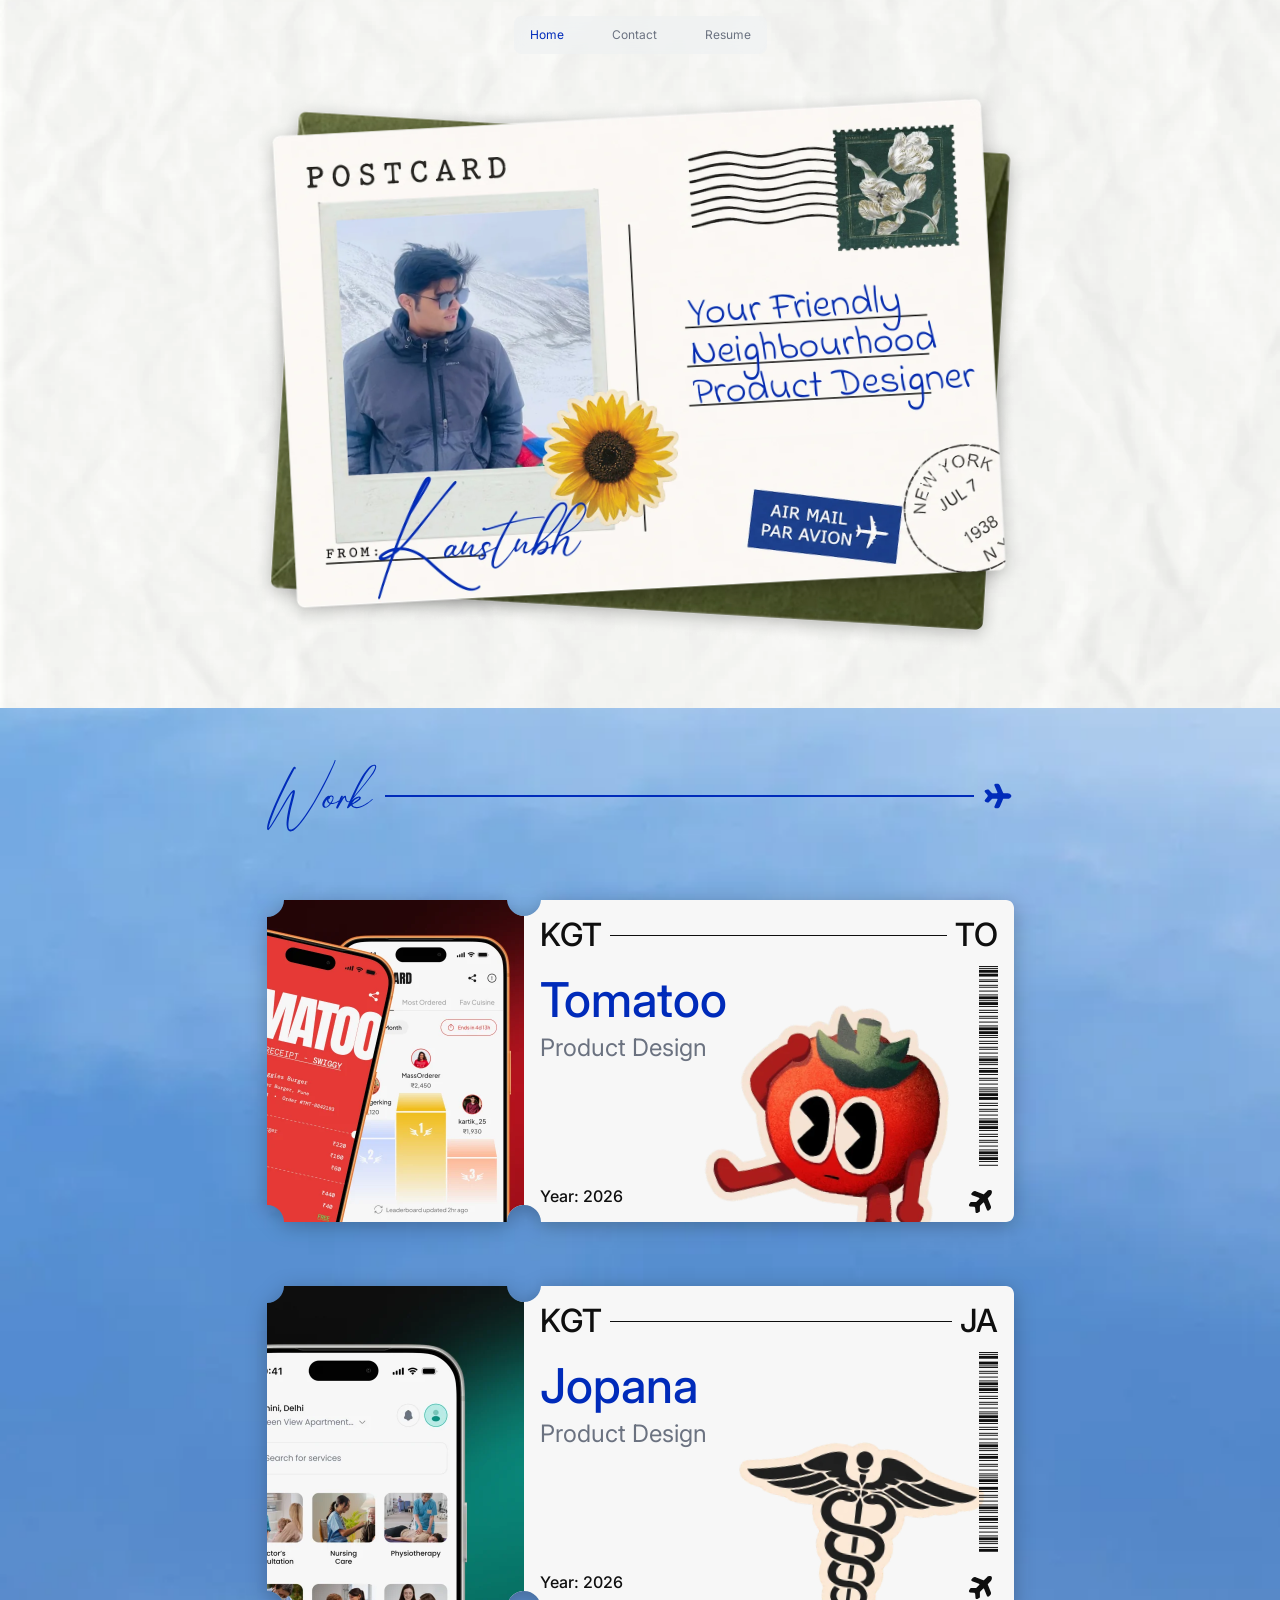
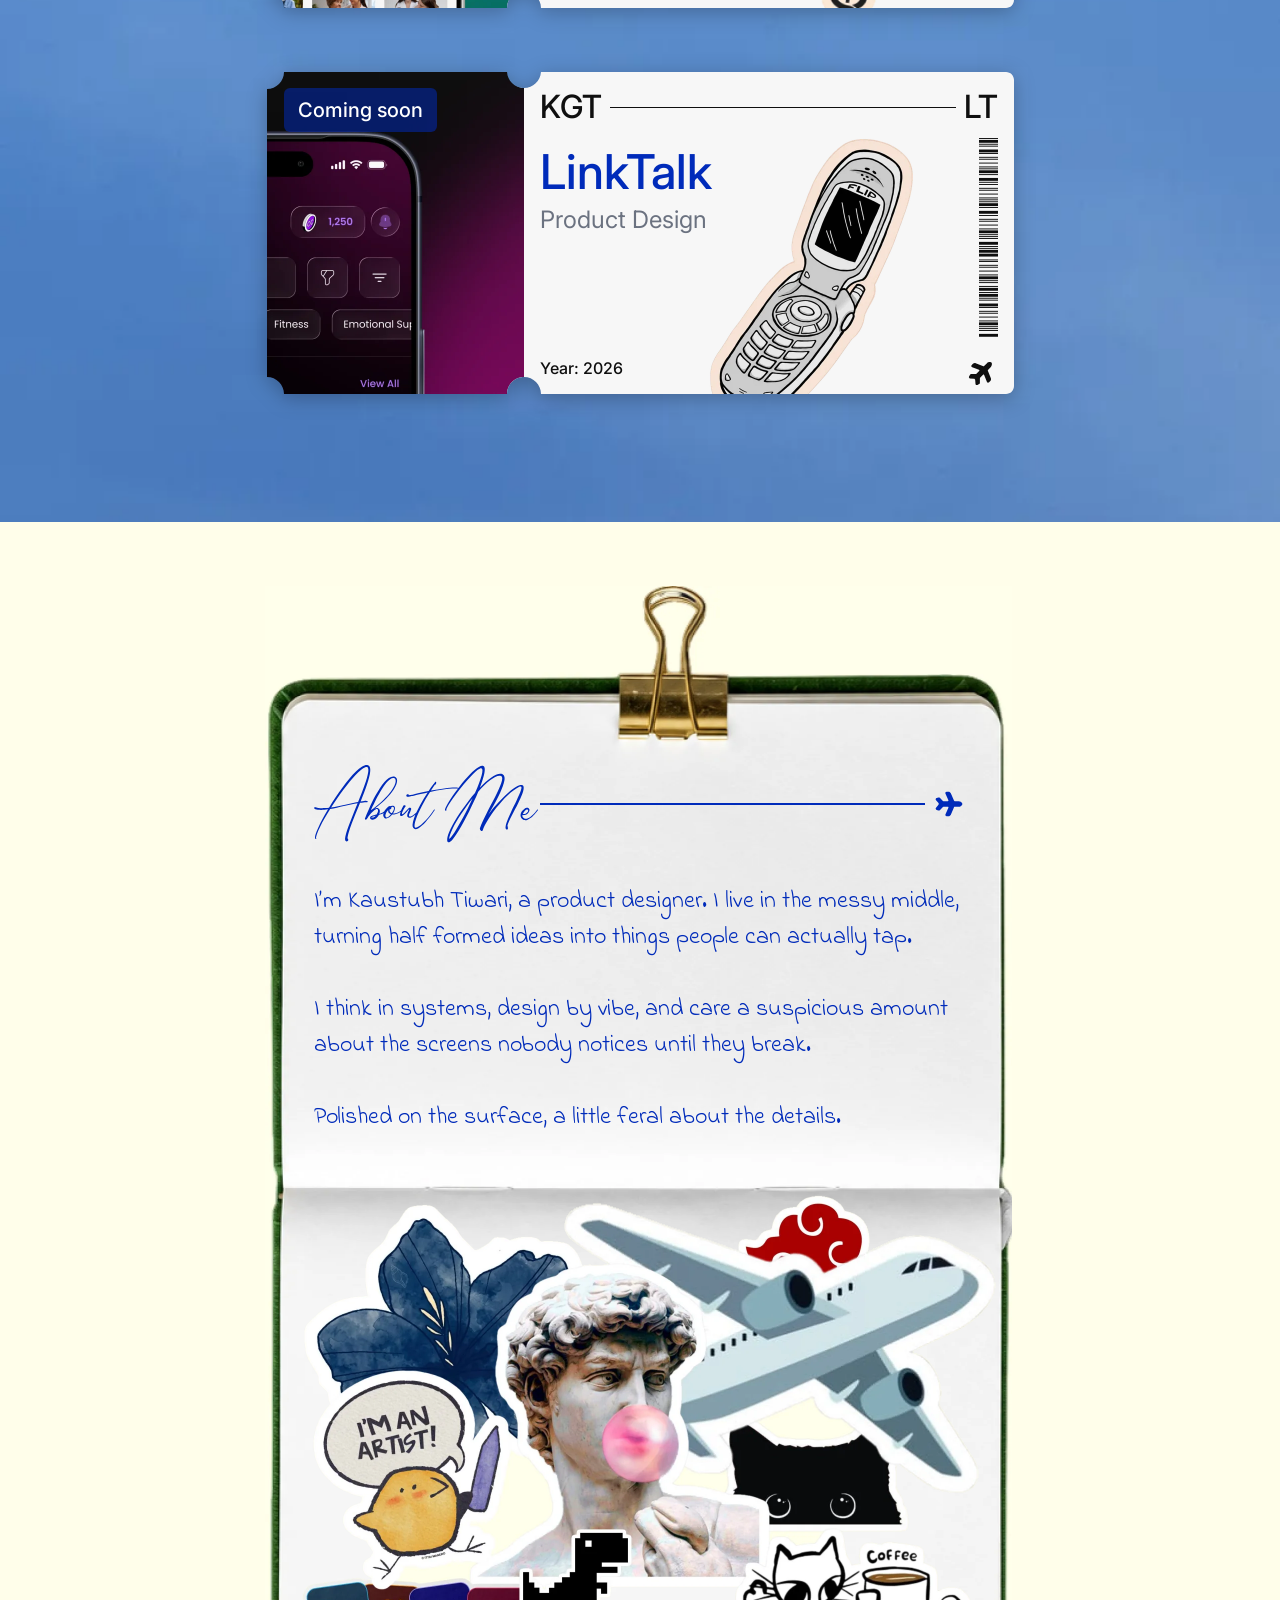
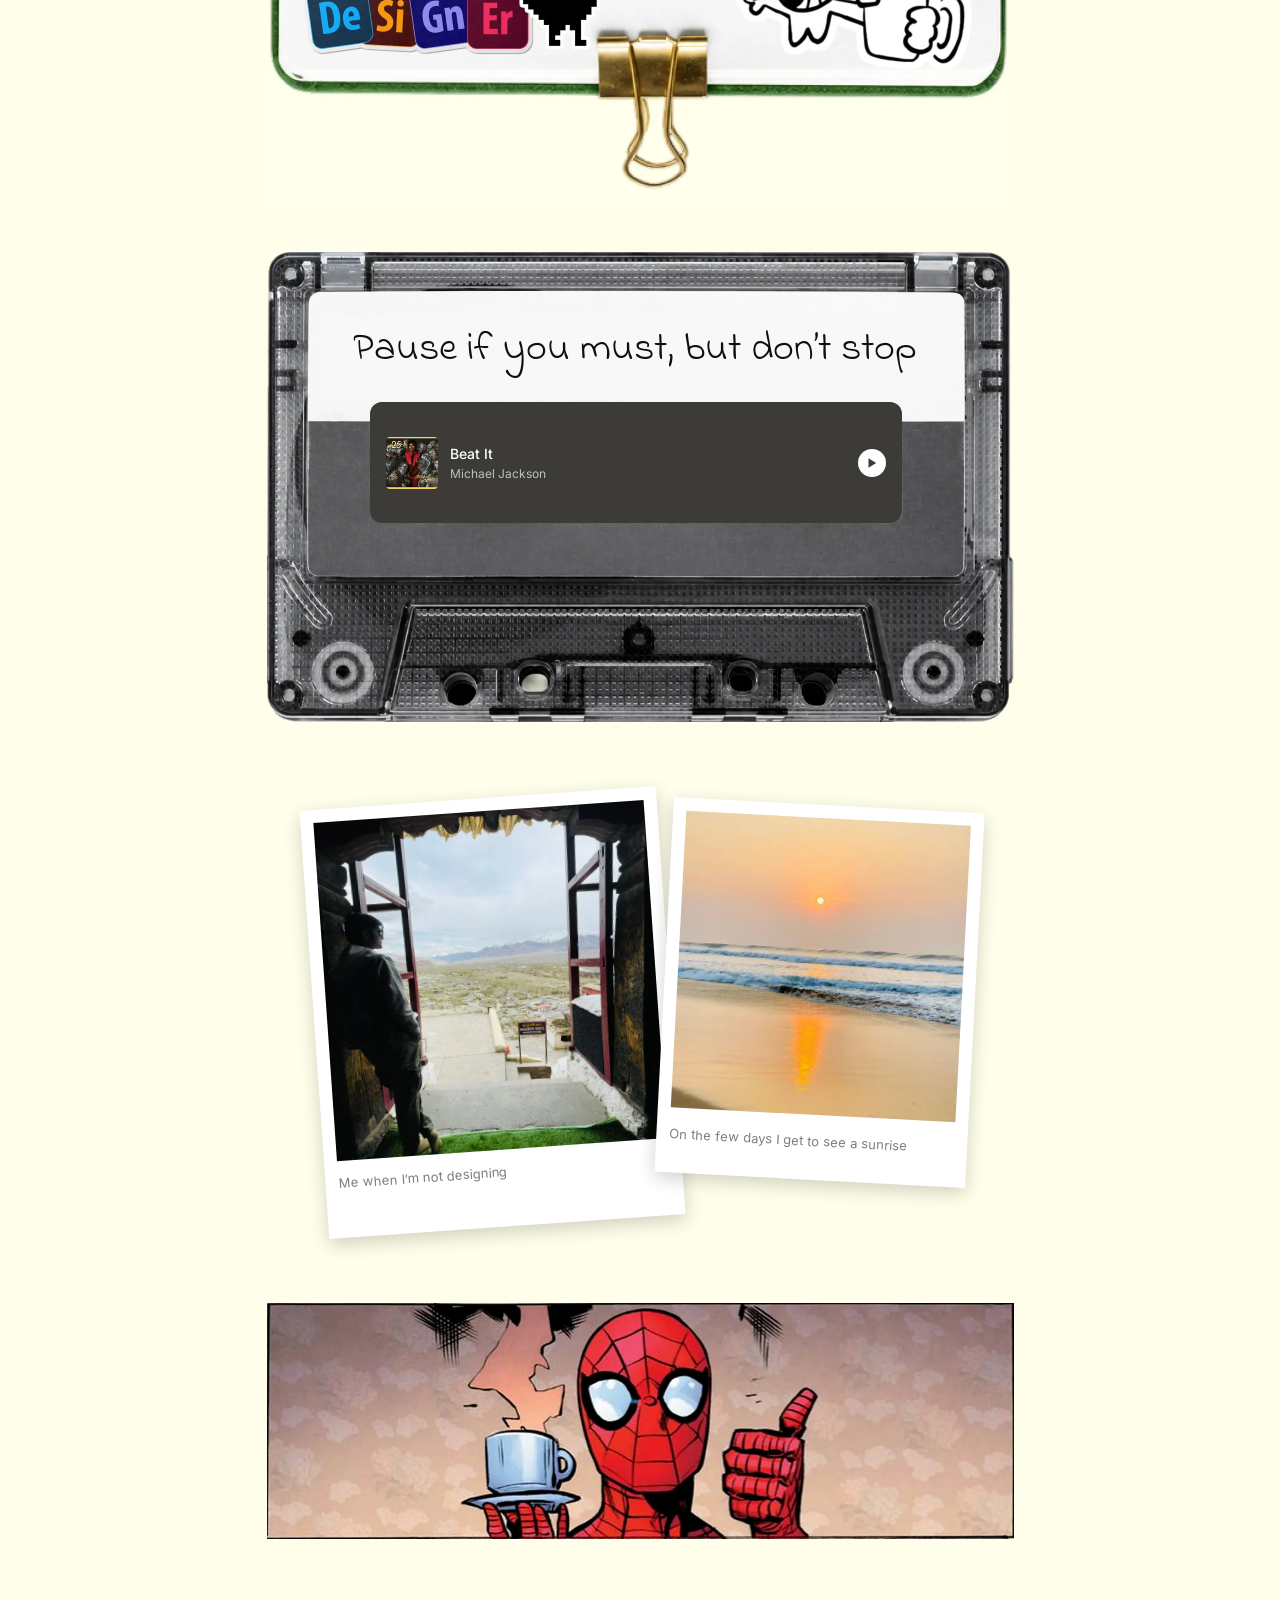
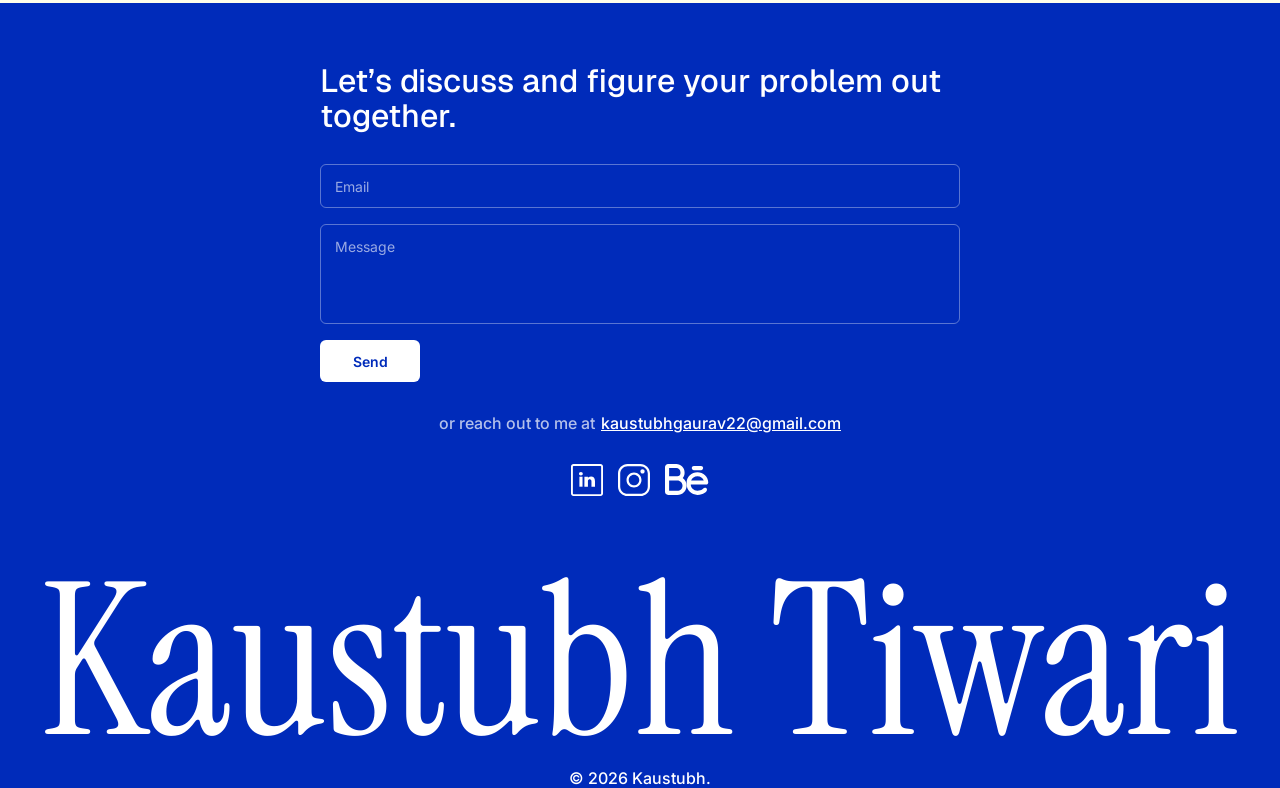
==== commit 8dd02bdf: "Slide the postcard over the envelope in the hero The hero was one flat composite, so the two cards c" ====
--- a/index.html
+++ b/index.html
@@ -47,10 +47,15 @@
       <!-- The wrapper is what hover is measured against. Putting it on the image
            itself would mean the image rotating out from under the pointer and
            flickering; this box does not move. -->
+      <!-- Two layers rather than one composite, so the postcard can be slid over
+           the envelope. The envelope is decorative and the postcard carries the
+           description, because between them they are one picture. -->
       <div class="postcard-wrap">
-        <img class="postcard" src="assets/postcard-hero.webp"
+        <img class="hero-envelope" src="assets/hero-envelope.webp" alt=""
+             width="1600" height="1094" fetchpriority="high">
+        <img class="postcard" src="assets/hero-postcard.webp"
              alt="A postcard signed from Kaustubh, carrying a photo of him in the mountains, a sunflower, an air mail stamp and the handwritten line: Your Friendly Neighbourhood Product Designer"
-             width="1600" height="1250" fetchpriority="high">
+             width="1600" height="1092" fetchpriority="high">
       </div>
     </div>
 </header>
--- a/styles.css
+++ b/styles.css
@@ -165,26 +165,51 @@
   scroll-margin-top: 86px;
 }
 
-/* Settles in on load like a card being put down on the desk. The fill is
-   backwards rather than both on purpose: both would leave the animation's end
-   state latched forever and the hover transform below would never apply. */
+/* The hero is two cards now, not one flat picture: the envelope lands first and
+   the postcard slides over it, the way someone would put it down.
+   Both artworks are level, so every angle here is CSS rather than baked in,
+   which is also what lets hover straighten the postcard against the envelope.
+
+   The fill is backwards rather than both on purpose: both would latch the end
+   state forever and the hover transform would never apply. */
+.postcard-wrap { position: relative; width: 100%; }
+
+.hero-envelope {
+  position: absolute;
+  left: 0;
+  top: 3.4%;
+  width: 100%;
+  height: auto;
+  /* tilted the other way from the postcard, so its corners read at the top left
+     and bottom right rather than hiding directly behind */
+  transform: rotate(3.4deg);
+  animation: envelope-in 620ms cubic-bezier(.22,.61,.36,1) backwards;
+}
+
 .postcard {
+  position: relative;
   width: 100%;
   height: auto;
   transform-origin: 50% 55%;
-  animation: postcard-settle 950ms cubic-bezier(.22,.61,.36,1) backwards;
+  transform: rotate(-3.08deg);
+  /* waits for the envelope to arrive before sliding over it */
+  animation: postcard-slide 880ms cubic-bezier(.22,.61,.36,1) 300ms backwards;
   transition: transform 480ms cubic-bezier(.22,.61,.36,1);
 }
-@keyframes postcard-settle {
-  from { opacity: 0; transform: translateY(16px) scale(0.97) rotate(-1.4deg); }
-  to   { opacity: 1; transform: none; }
-}
-/* Hover straightens the postcard. It is drawn at about 3 degrees off level in
-   the artwork, and the design's hover state sits it upright at the same size.
-   Triggered on the wrapper, so it responds to the postcard rather than to
-   anywhere in the hero band, and does not chase the pointer as it rotates. */
-.postcard-wrap { width: 100%; }
-.postcard-wrap:hover .postcard { transform: rotate(3.08deg) scale(1.01); }
+
+/* Hover sits the postcard square. Triggered on the wrapper so it responds to the
+   card rather than to anywhere in the hero band, and does not chase the pointer
+   as it rotates. */
+.postcard-wrap:hover .postcard { transform: rotate(0deg) scale(1.01); }
+
+@keyframes envelope-in {
+  from { opacity: 0; transform: rotate(3.4deg) translateY(16px); }
+  to   { opacity: 1; transform: rotate(3.4deg); }
+}
+@keyframes postcard-slide {
+  from { opacity: 0; transform: rotate(-9deg) translate(-17%, 13%); }
+  to   { opacity: 1; transform: rotate(-3.08deg) translate(0, 0); }
+}
 
 /* ---------- section header: rule + diamond + serif label ---------- */
 .section { display: flex; flex-direction: column; gap: 24px; }
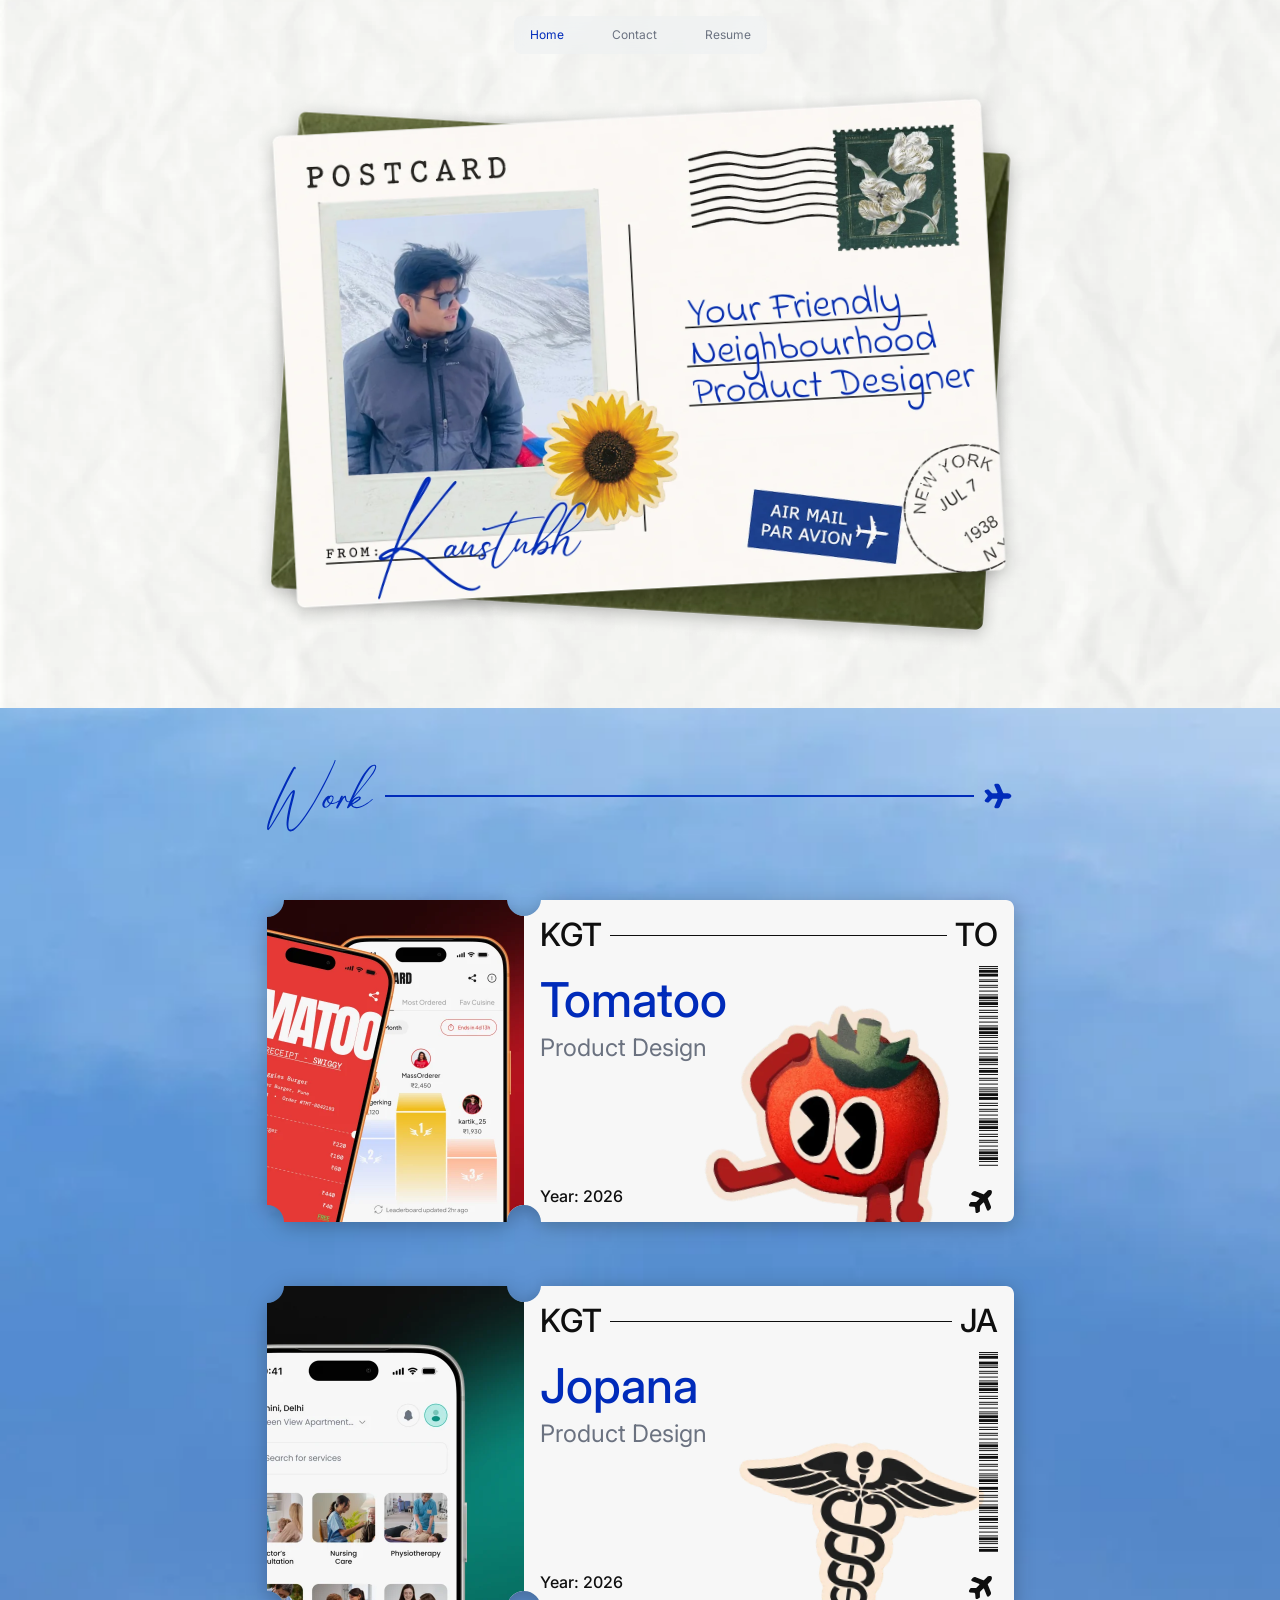
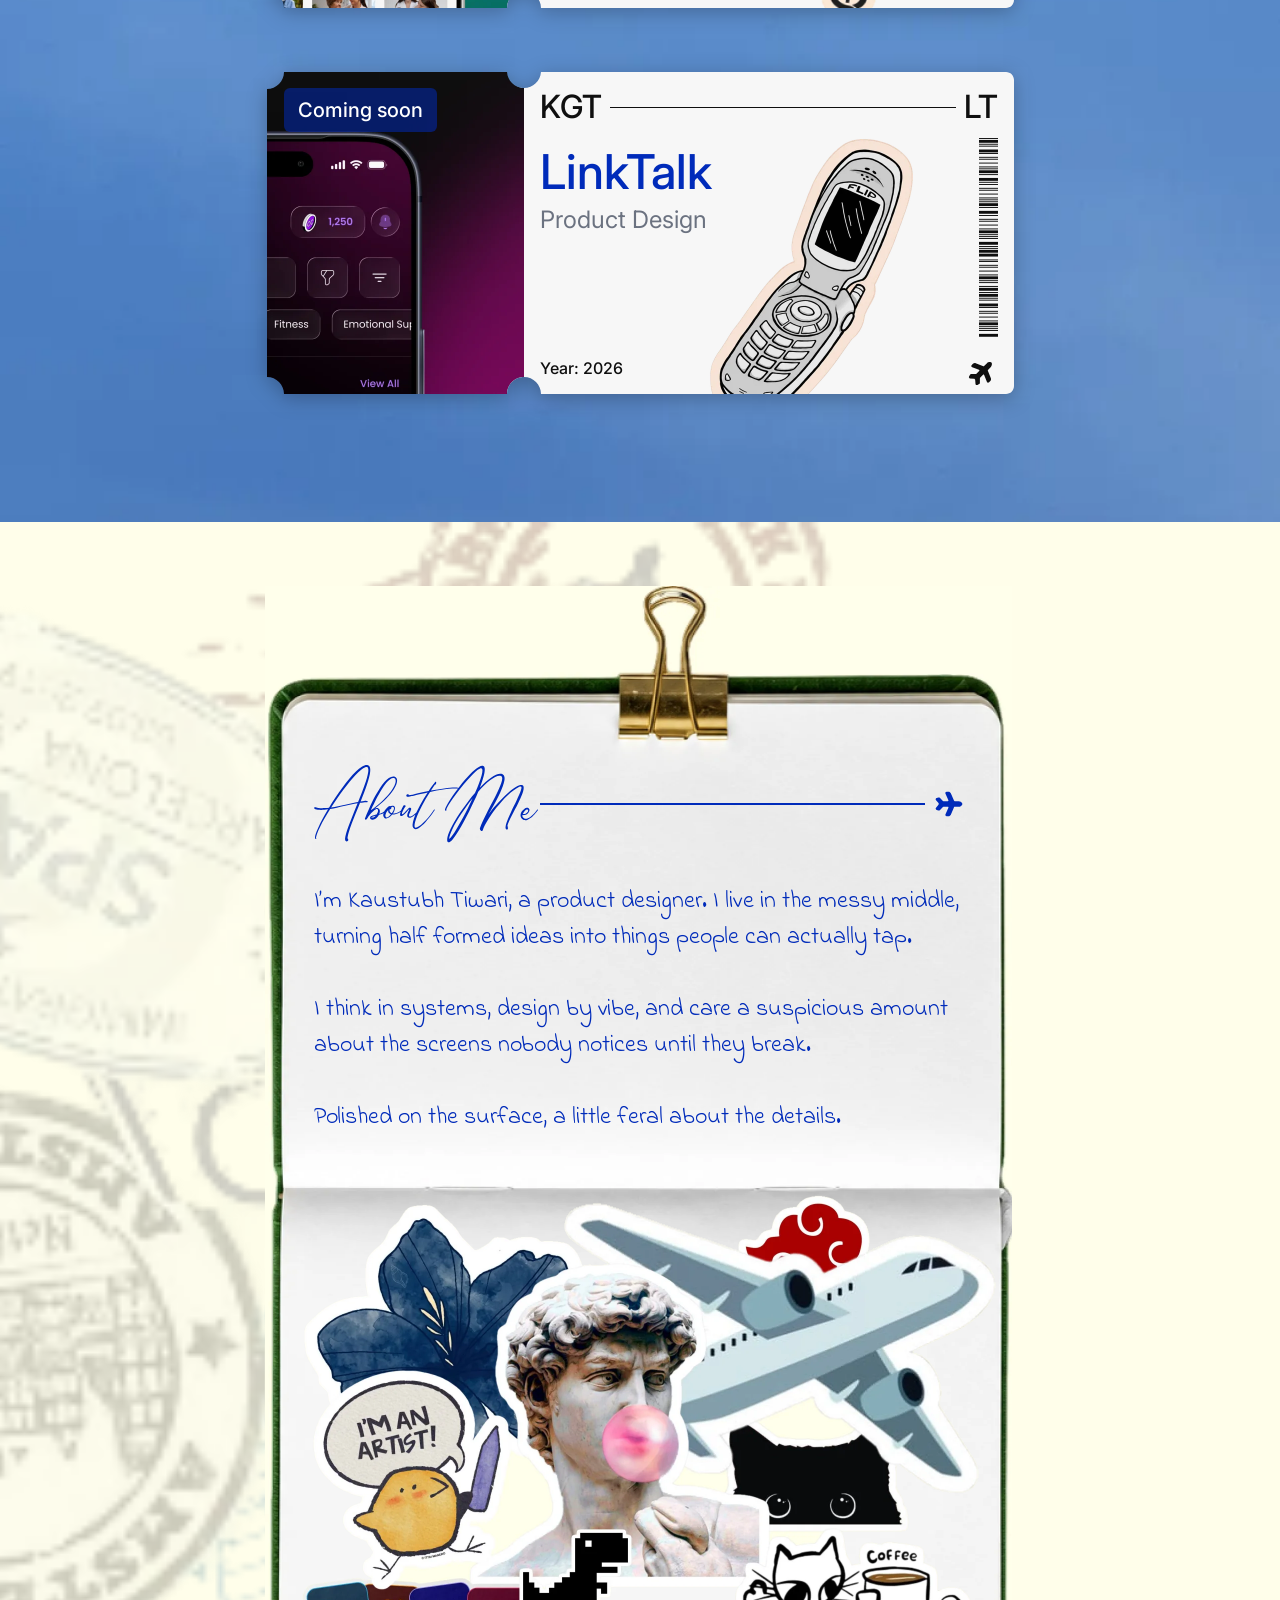
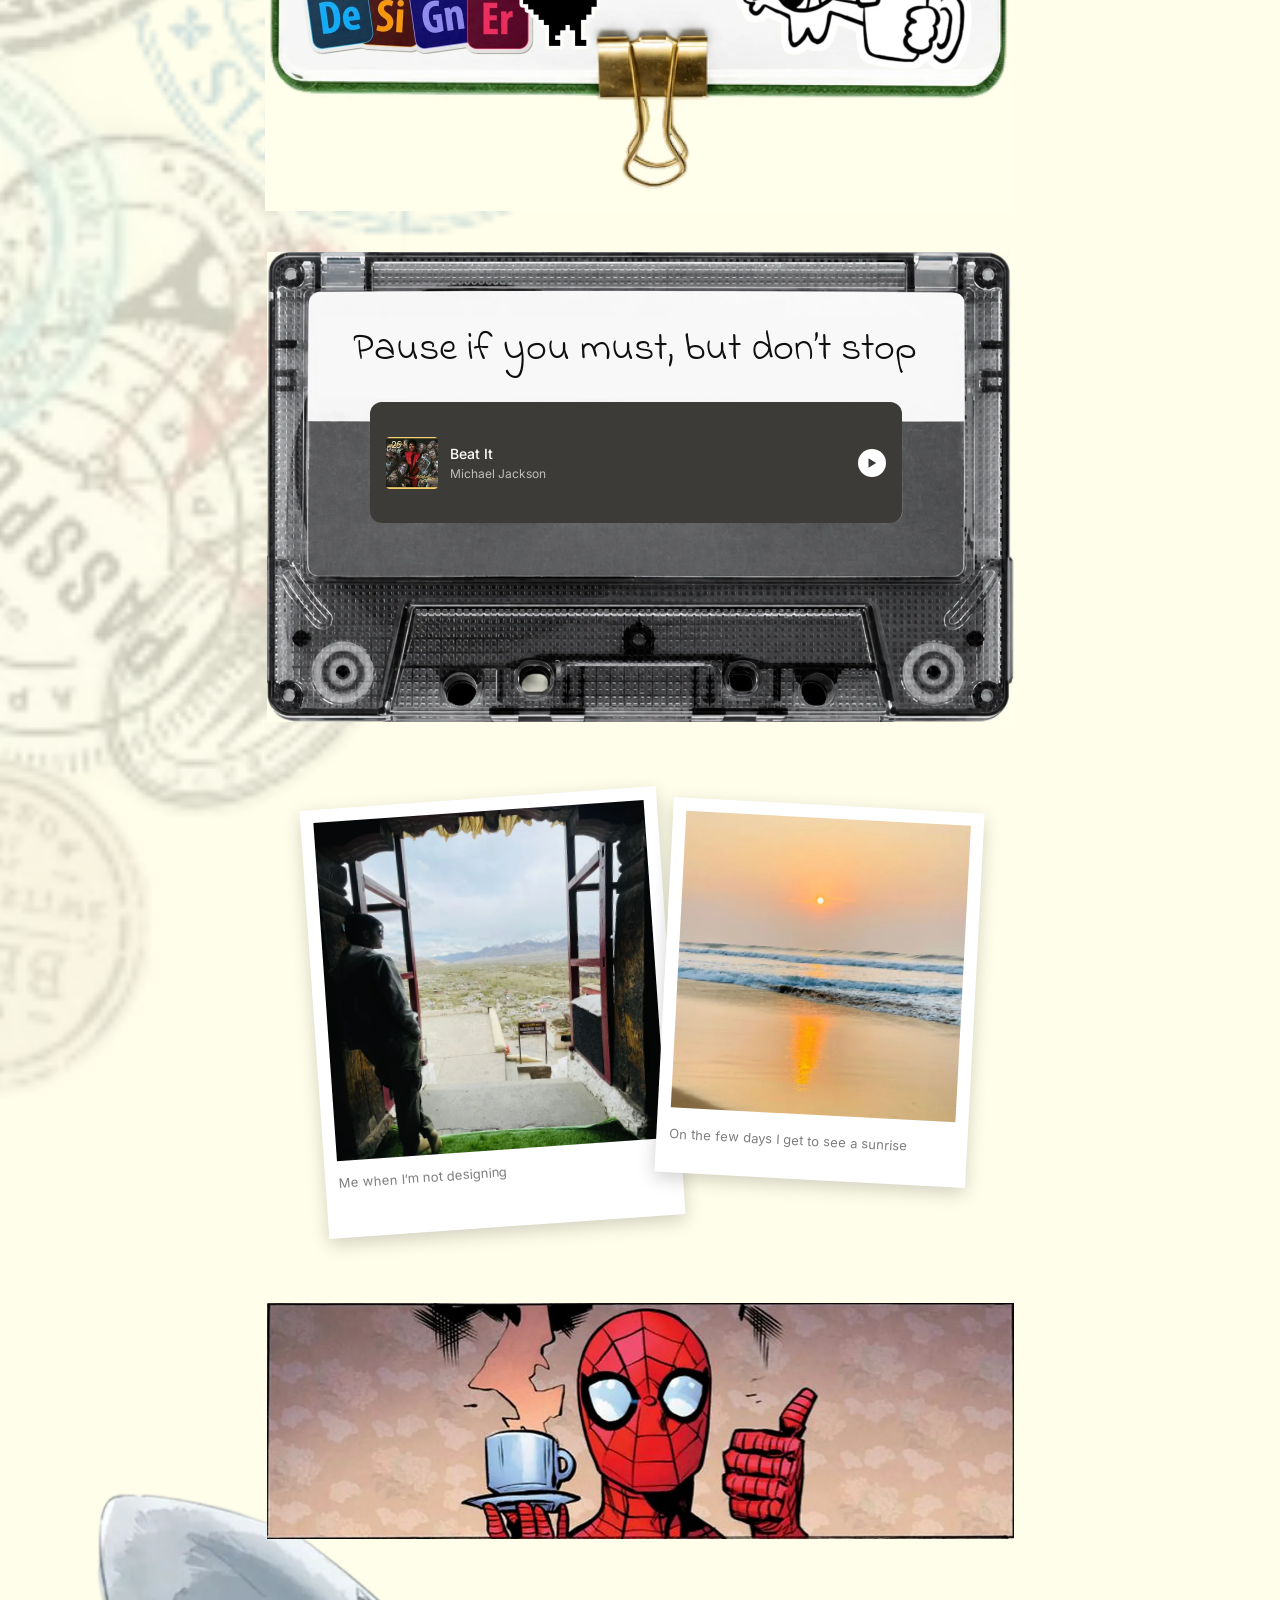
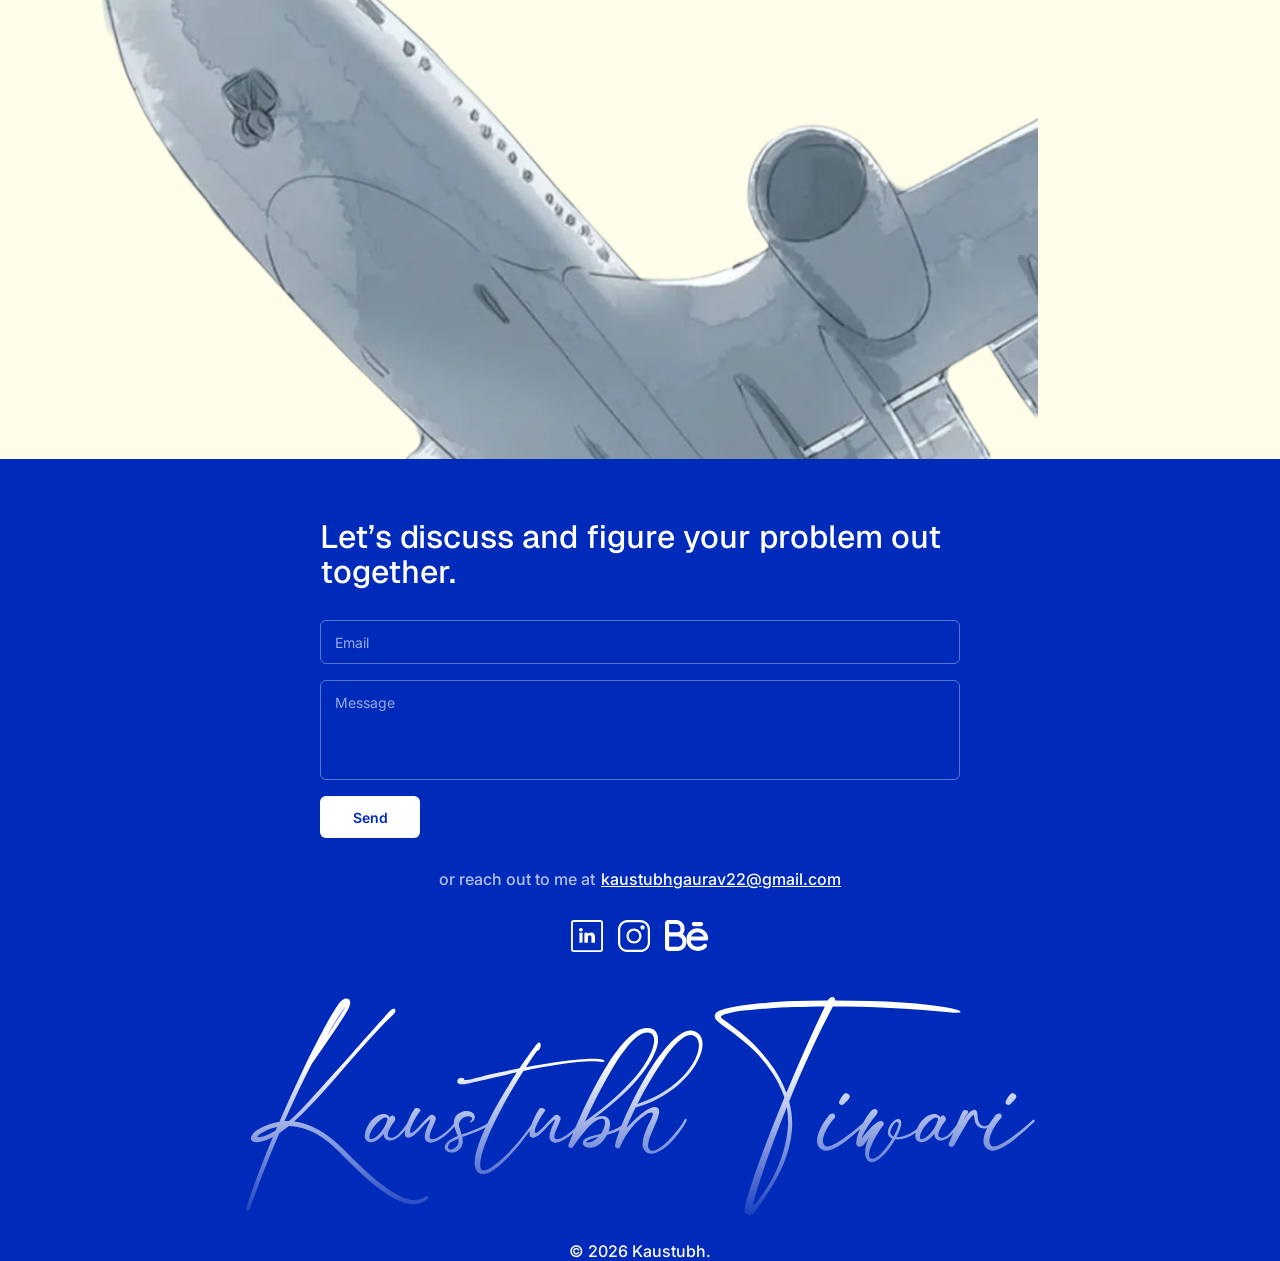
==== commit f1c1badb: "Put the artwork behind About, and rebuild the footer wordmark About. Frame 18 carries two image fill" ====
--- a/index.html
+++ b/index.html
@@ -245,7 +245,7 @@
   </div>
 
   <div class="wordmark">
-    <p class="mark">Kaustubh Tiwari</p>
+    <img class="mark" src="assets/wordmark.svg" alt="Kaustubh Tiwari" width="789" height="219">
     <p class="copy">&copy; 2026 Kaustubh.</p>
   </div>
 </footer>
--- a/styles.css
+++ b/styles.css
@@ -149,11 +149,22 @@
 .panel--work .section { gap: 80px; }
 .panel--about .section { gap: 56px; }
 .panel--work { background: url("assets/sky-panel.webp") center / cover no-repeat; }
-/* Cream, not the old grey. The notebook, cassette and sticker photographs all
-   carry their own #fffeea surround baked in, so the panel has to be the same
-   colour or each one reads as a pale rectangle sitting on a grey sheet. This is
-   also what Frame 18 inherits from the page in the Figma. */
-.panel--about { background: #fffeea; }
+/* Cream, and now carrying artwork: passport stamps behind everything and a large
+   aeroplane at the foot of the panel.
+   Cream still matters on its own, because the notebook, cassette and sticker
+   photographs all have a #fffeea surround baked in and would read as pale
+   rectangles on anything else.
+
+   The stamps ship pre-rotated and already at their 20%, since a CSS background
+   layer cannot carry its own opacity or rotation the way a Figma fill can. */
+.panel--about {
+  background-color: #fffeea;
+  background-image: url("assets/about/bg-plane.webp"), url("assets/about/bg-stamps.webp");
+  background-repeat: no-repeat, no-repeat;
+  /* the plane sits at the foot and runs off the left edge; the stamps cover */
+  background-position: left -5% bottom 0, center top;
+  background-size: 82% auto, cover;
+}
 .panel--footer { background: var(--blue); }
 
 /* Nothing comes over the footer, so it never pins. It still has to be positioned:
@@ -608,20 +619,24 @@
 .socials svg { height: 32px; width: auto; fill: #fff; display: block; }
 .socials a:hover, .socials a:focus-visible { opacity: 0.7; }
 
-/* The wordmark is set on line-height 1, so the font's descent space spills below
-   the box it occupies. Nothing is drawn down there, but it still counts as page
-   height, which left a strip of page background showing under the footer. Clip
-   removes it from scrollable overflow without creating a scroll container. */
-.wordmark { width: 100%; padding-top: 60px; text-align: center; overflow: clip; }
+/* The wordmark is artwork now, not type. It is set in Amsterdam Handwriting,
+   which is a commercial face and cannot be served as a webfont, and it carries a
+   gradient from solid white down to 10% that no font can do on its own. SVG
+   holds both, stays sharp at any size, and keeps the real words in the alt.
+
+   Overflow is still clipped: the glyphs have long descenders and the block is
+   the last thing on the page, so anything spilling below counted as page height
+   and showed a strip of page background under the footer. */
+.wordmark { width: 100%; padding-top: 45px; text-align: center; overflow: clip; }
 .wordmark .mark {
-  font-family: "Instrument Serif", Georgia, serif;
-  font-weight: 400;
-  font-size: clamp(48px, 16.6vw, 318px);
-  line-height: 1;
-  margin: 0;
-  white-space: nowrap;
-}
-.wordmark .copy { font-size: 16px; line-height: 19.2px; margin: 0; }
+  display: block;
+  /* 789 is the drawn width of the glyphs, centred in the 1440 the design gives
+     them; it gives way to the viewport before it would overflow a narrow one */
+  width: min(789px, 92%);
+  height: auto;
+  margin: 0 auto;
+}
+.wordmark .copy { font-size: 16px; line-height: 19.2px; margin: 26px 0 0; }
 
 /* ---------- mobile ---------- */
 @media (max-width: 680px) {
--- a/about.css
+++ b/about.css
@@ -12,10 +12,11 @@
    Desktop only. The mobile frame in the file has not been redesigned, so below
    681 this unstacks into ordinary blocks: see the bottom of the file. */
 
-/* Frame 28 is 64 top and bottom, where every other panel is 64 over 128. The
-   strip is meant to sit close to the footer arriving over it. */
+/* Frame 28 is 64 top and bottom, but Frame 18 around it is 3137 against the
+   column's 2681, so there is 520 of open panel under the strip. That space is
+   not spare: it is where the aeroplane in the background is meant to show. */
 @media (min-width: 681px) {
-  .panel--about .col { padding-block: 64px 64px; }
+  .panel--about .col { padding-block: 64px 520px; }
 }
 
 .about-stage {
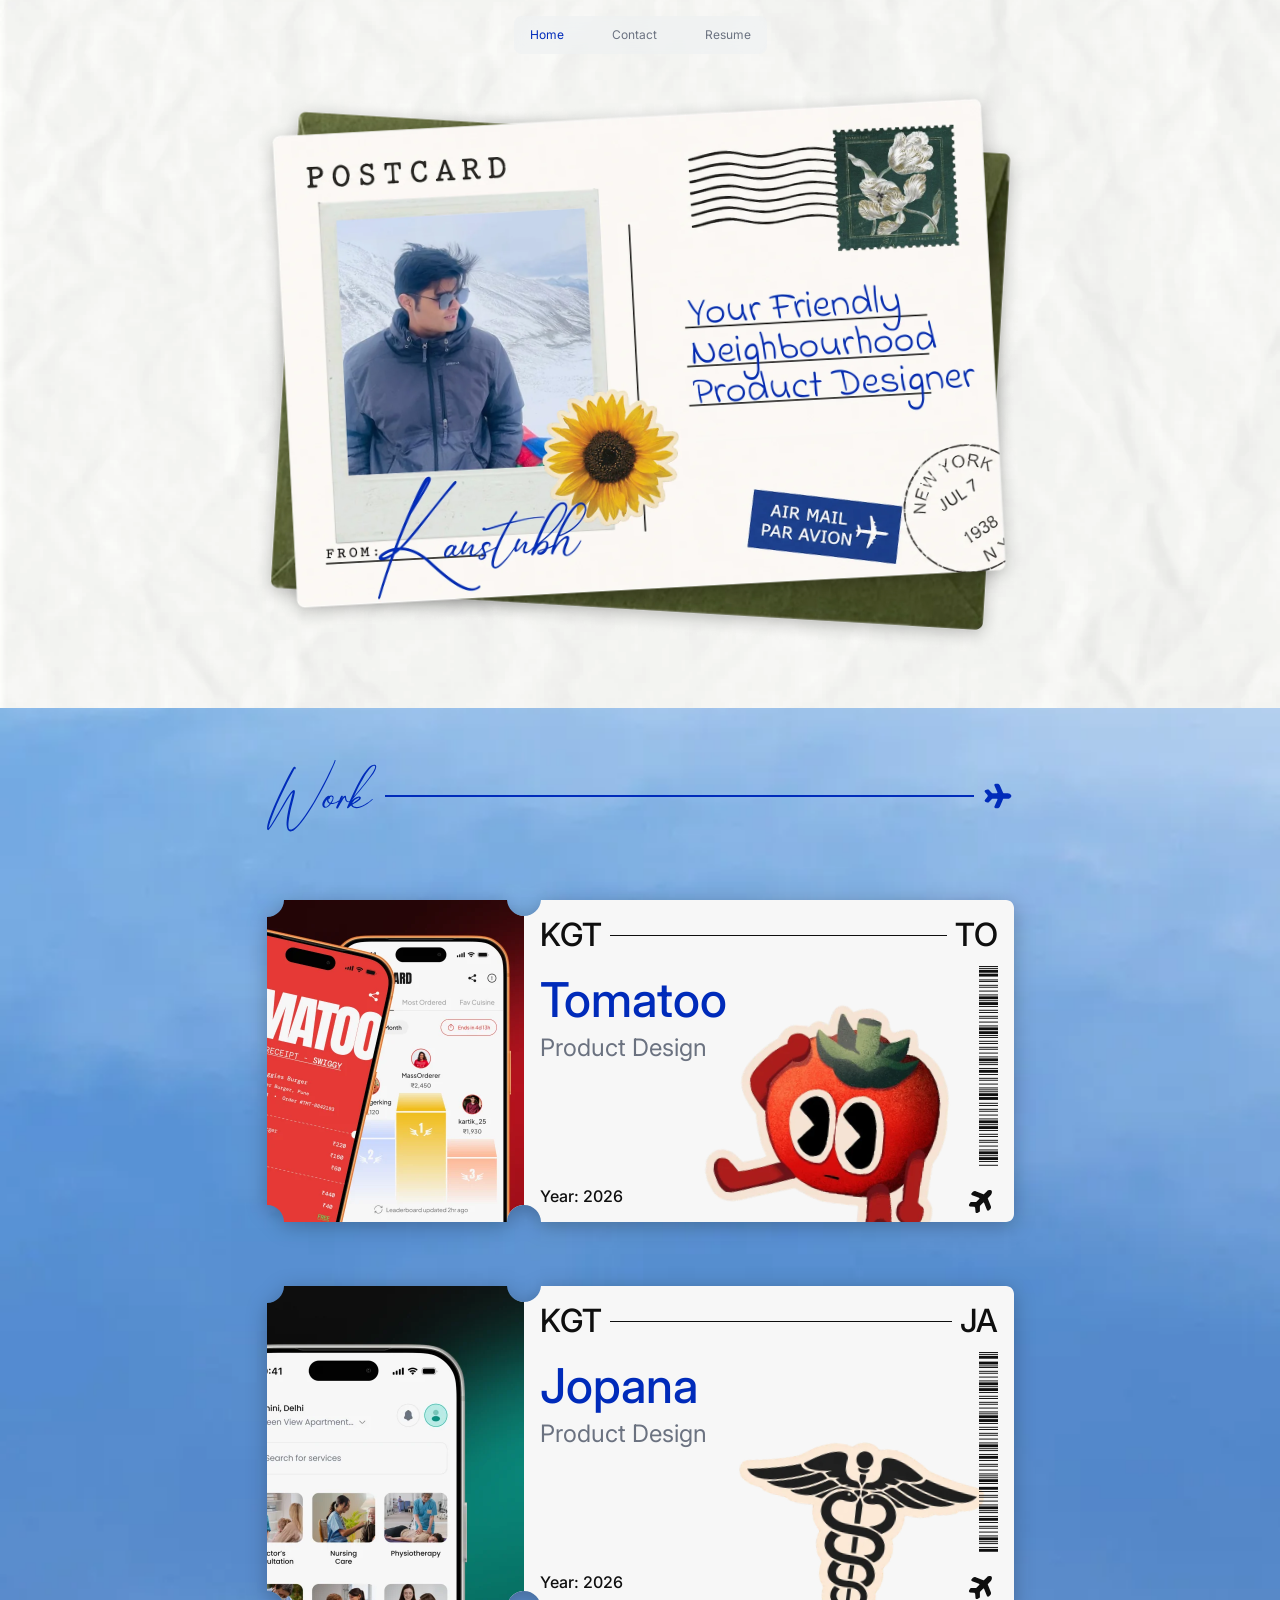
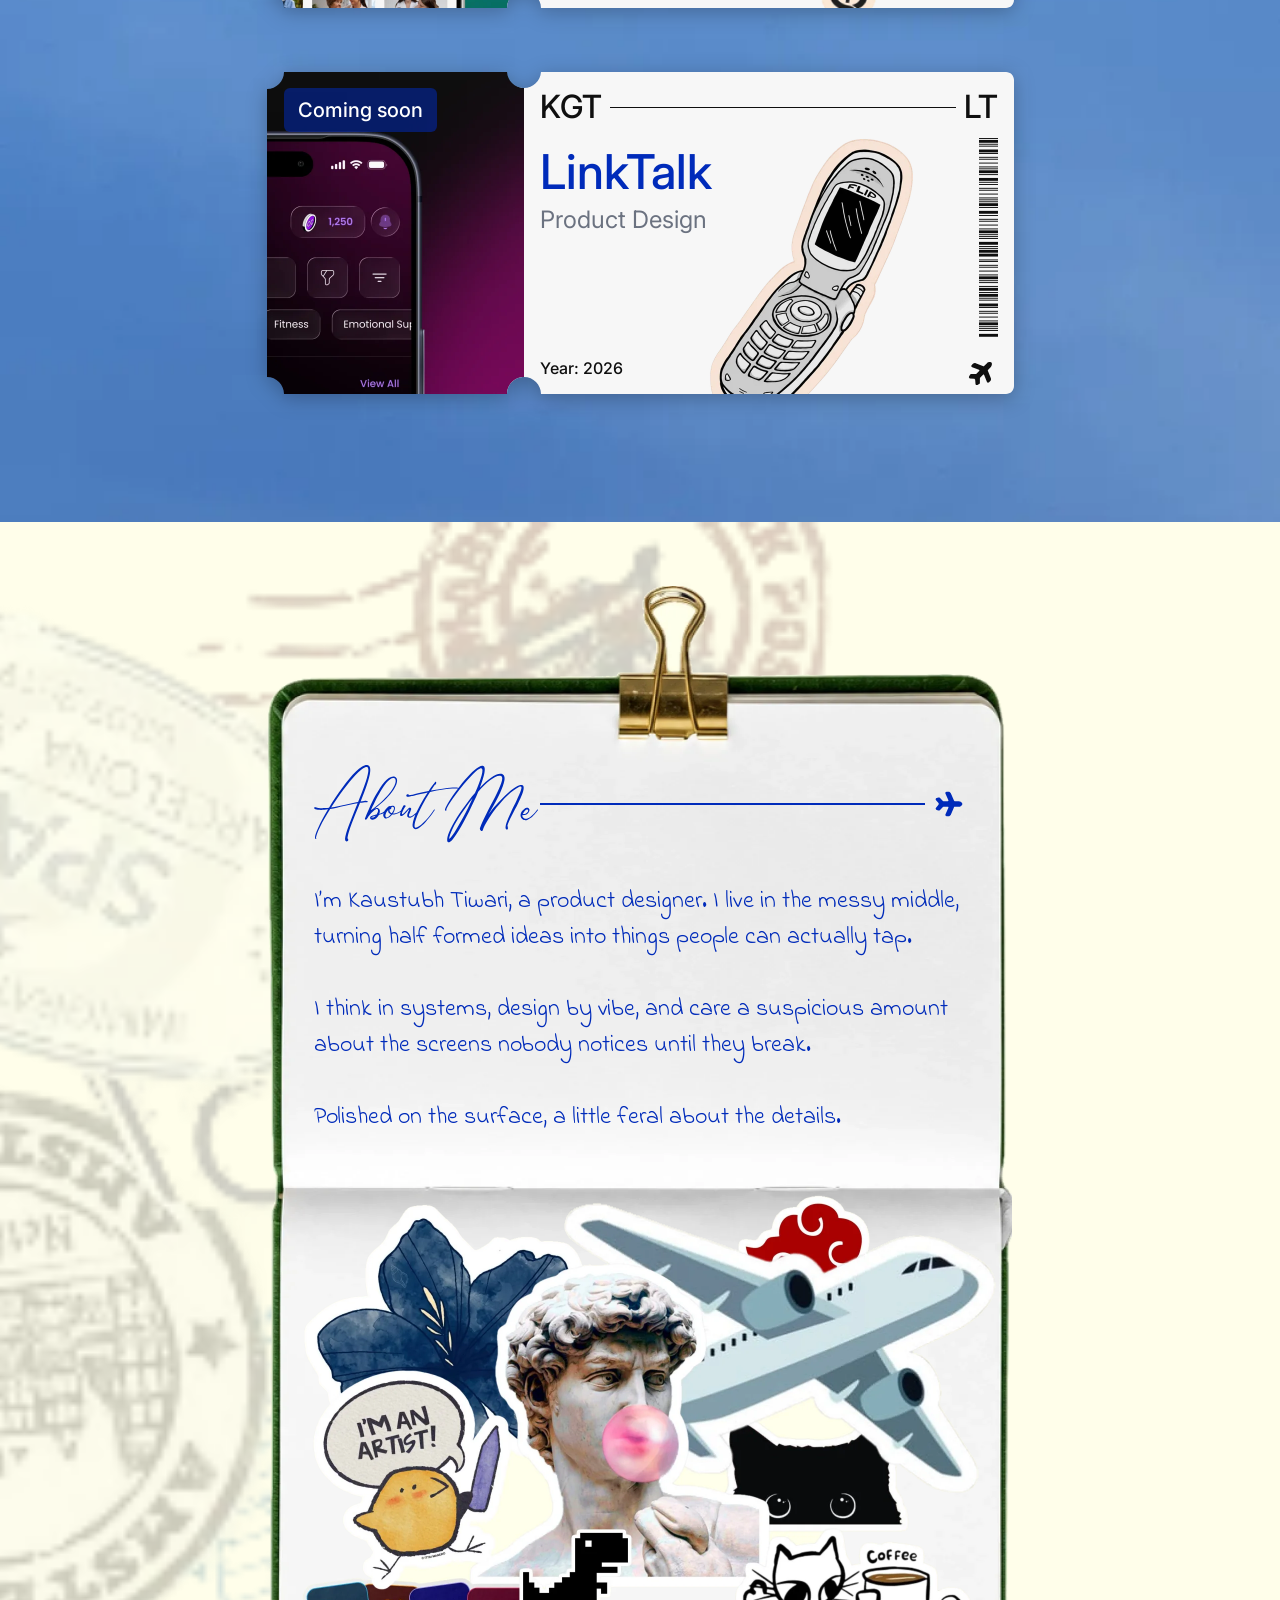
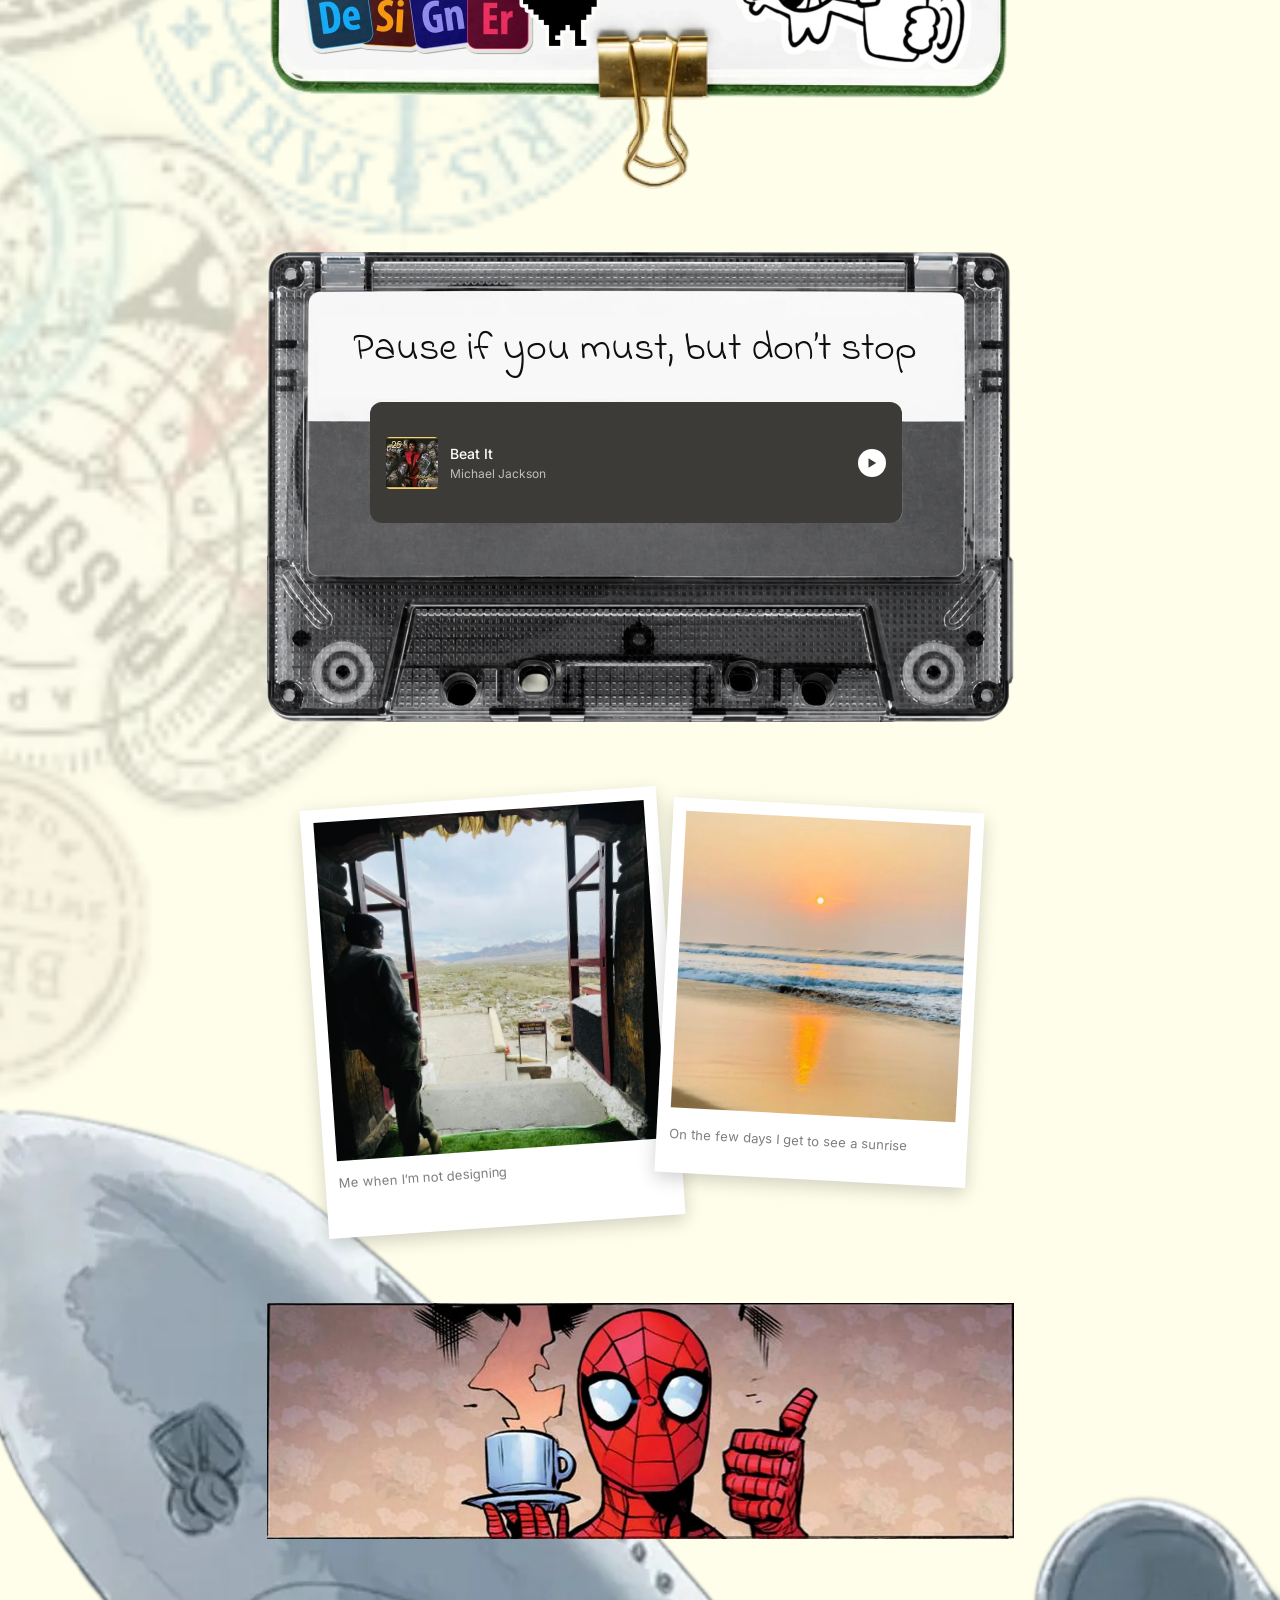
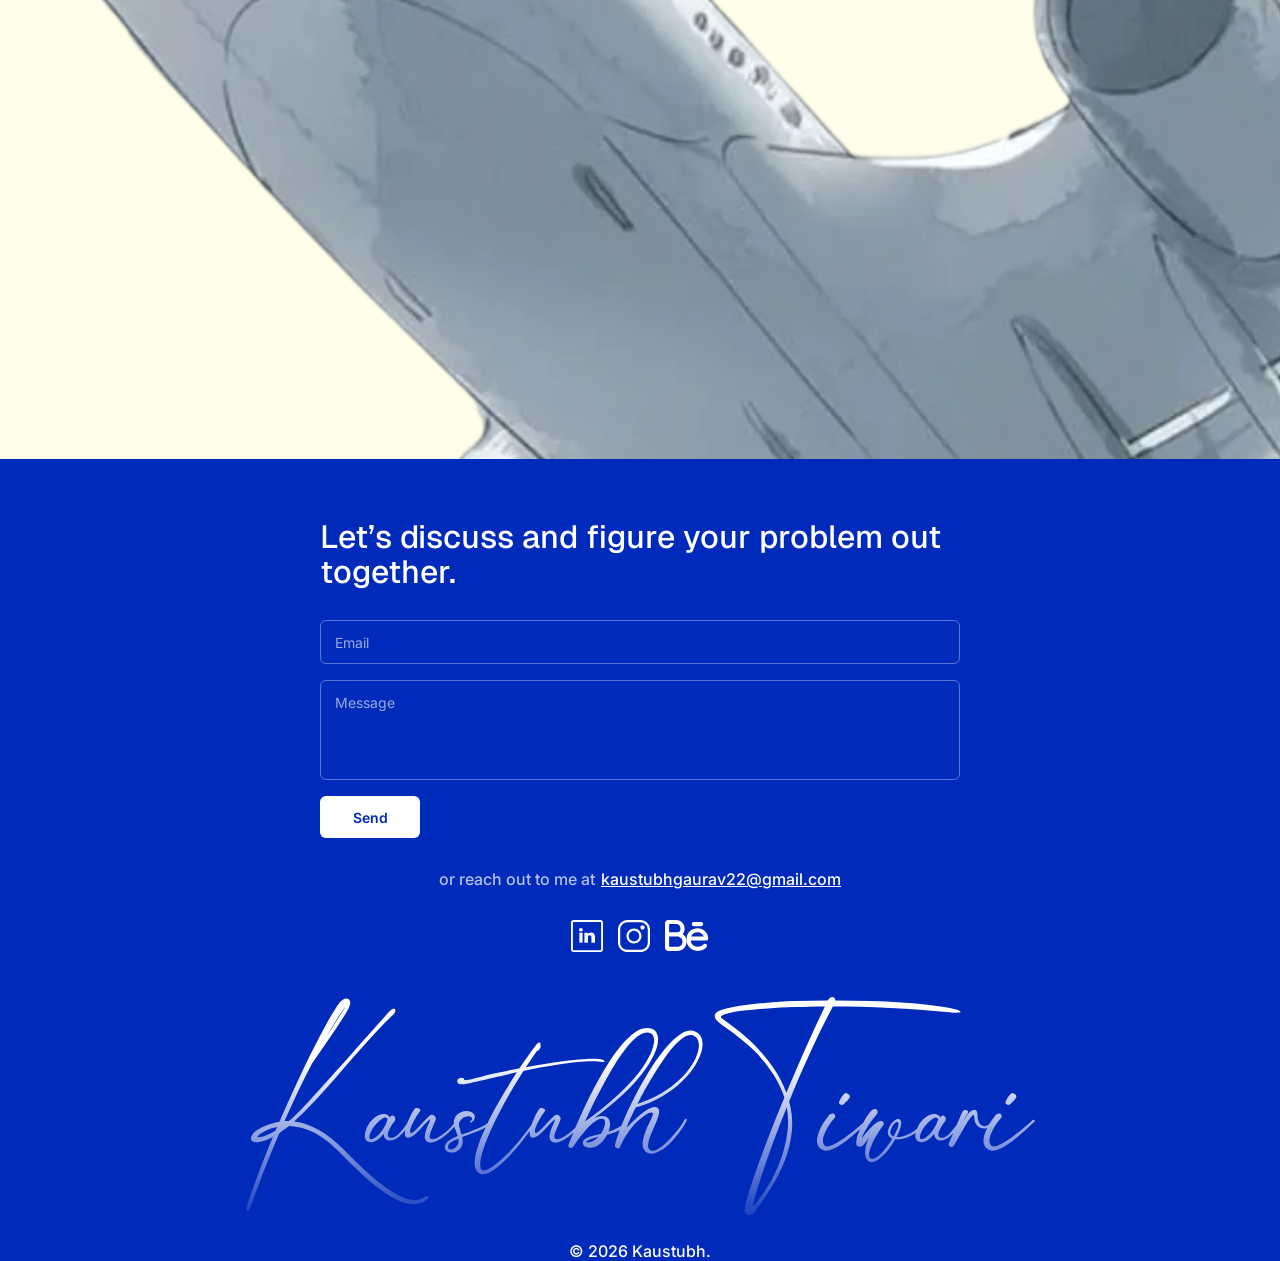
==== commit ba947514: "Let the background artwork show through the notebook and cassette Both screenshots were the same fau" ====
--- a/index.html
+++ b/index.html
@@ -156,7 +156,7 @@
     <div class="about-stage reveal">
       <div class="about-inner">
 
-        <img class="ab ab-book" src="assets/about/pad-open.webp" alt=""
+        <img class="ab ab-book" src="assets/about/notebook.webp" alt=""
              width="1498" height="2450">
 
         <h2 class="ab-h2">
@@ -175,7 +175,7 @@
         <img class="ab ab-collage" src="assets/about/stickers.webp" alt=""
              width="1442" height="1164" loading="lazy">
 
-        <img class="ab ab-tape" src="assets/about/cassette.webp" alt=""
+        <img class="ab ab-tape" src="assets/about/tape.webp" alt=""
              width="1494" height="940" loading="lazy">
         <span class="ab ab-label"></span>
         <p class="ab ab-line">Pause if you must, but don&rsquo;t stop</p>
--- a/styles.css
+++ b/styles.css
@@ -161,9 +161,12 @@
   background-color: #fffeea;
   background-image: url("assets/about/bg-plane.webp"), url("assets/about/bg-stamps.webp");
   background-repeat: no-repeat, no-repeat;
-  /* the plane sits at the foot and runs off the left edge; the stamps cover */
-  background-position: left -5% bottom 0, center top;
-  background-size: 82% auto, cover;
+  /* Both cover, both centred, which is what the fills do in the file. The plane
+     is not placed by hand: its source image is mostly empty with the aeroplane
+     already sitting in the bottom left, so covering the panel puts it exactly
+     where it belongs. Sizing it by hand is what made it enormous. */
+  background-position: center, center;
+  background-size: cover, cover;
 }
 .panel--footer { background: var(--blue); }
 
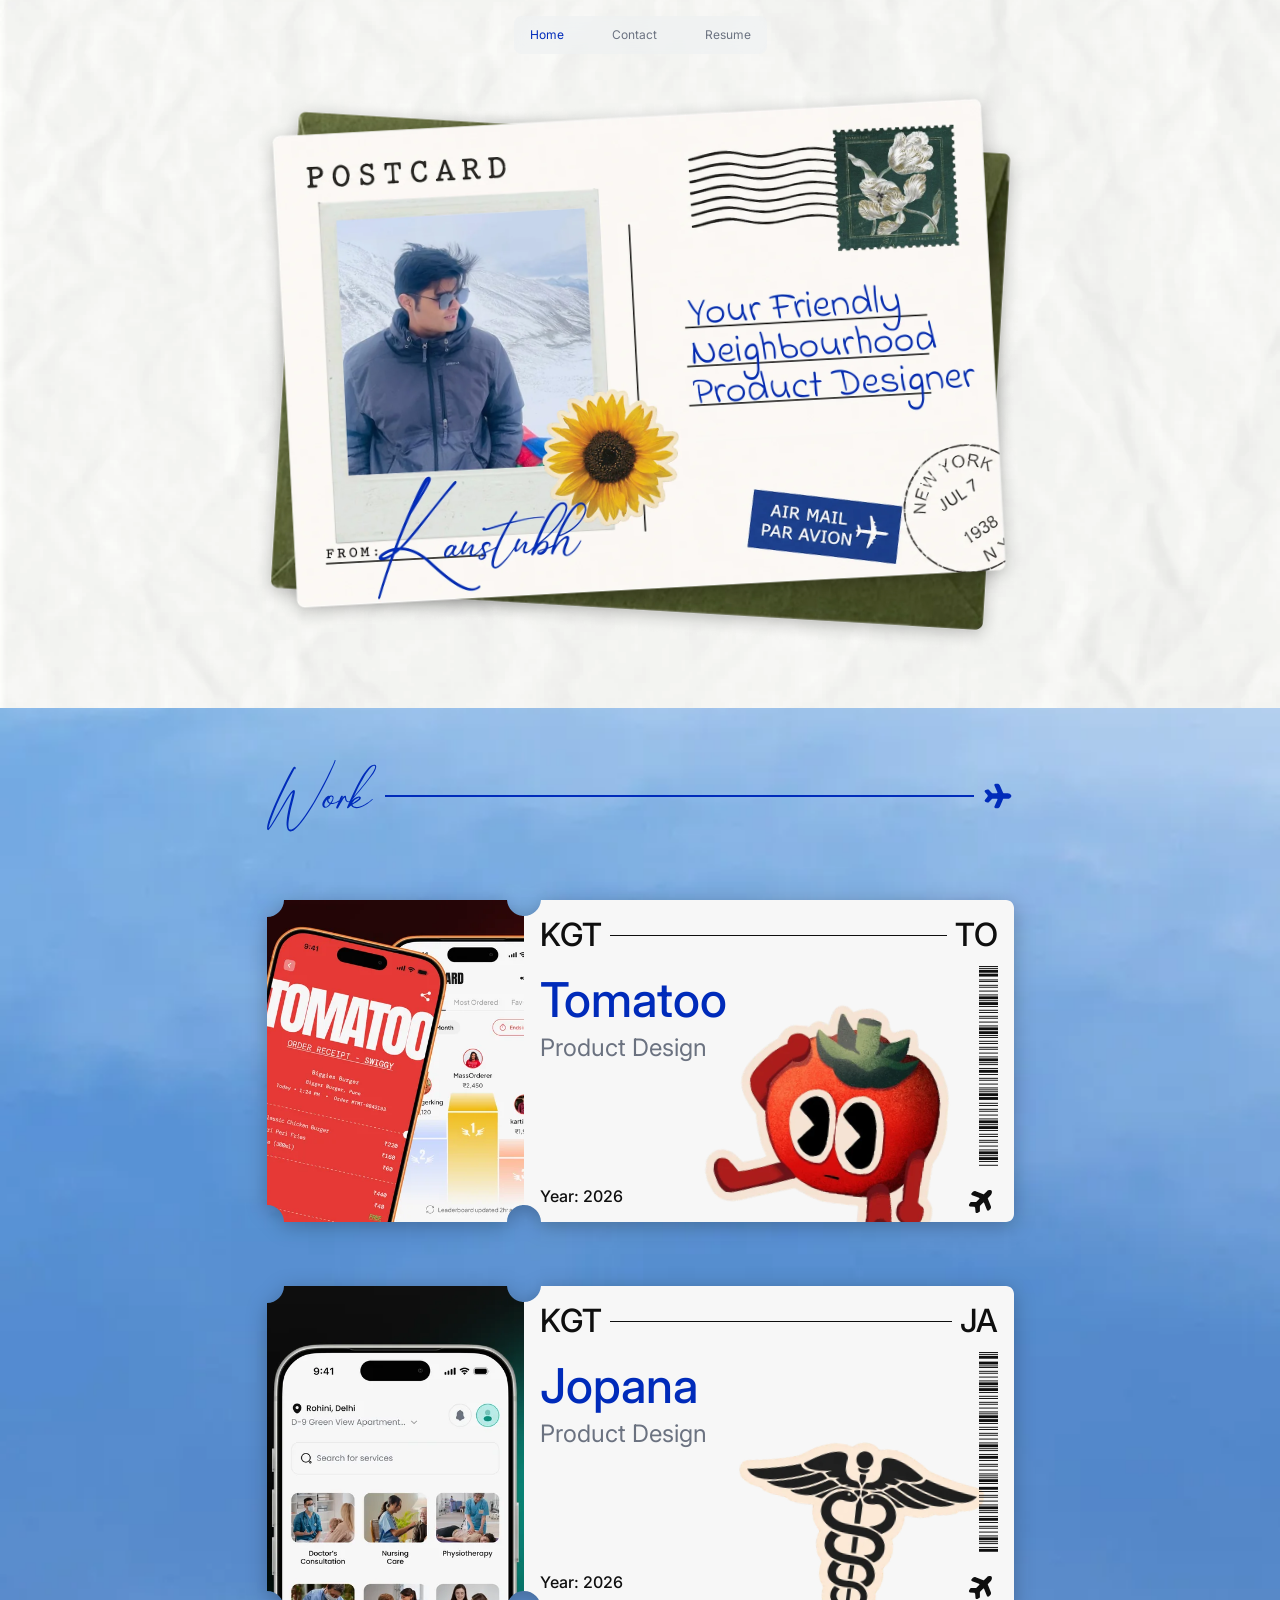
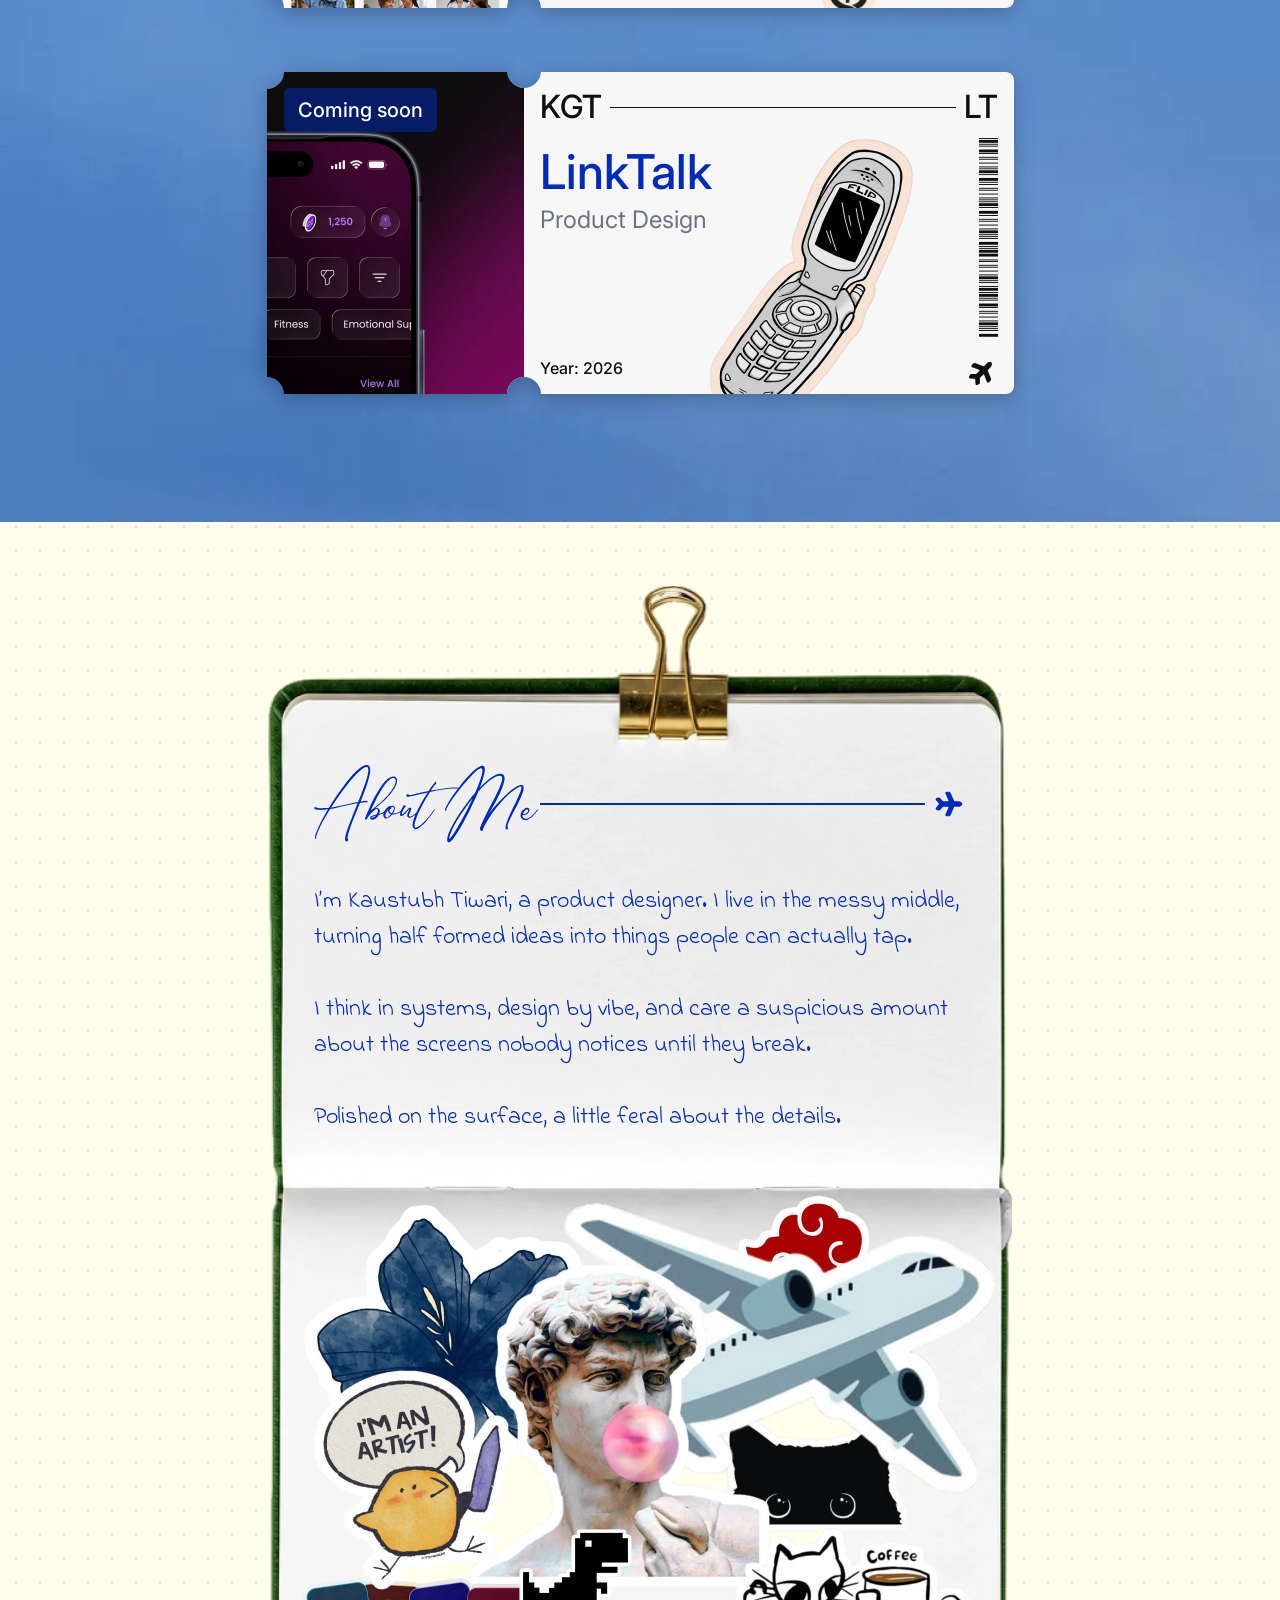
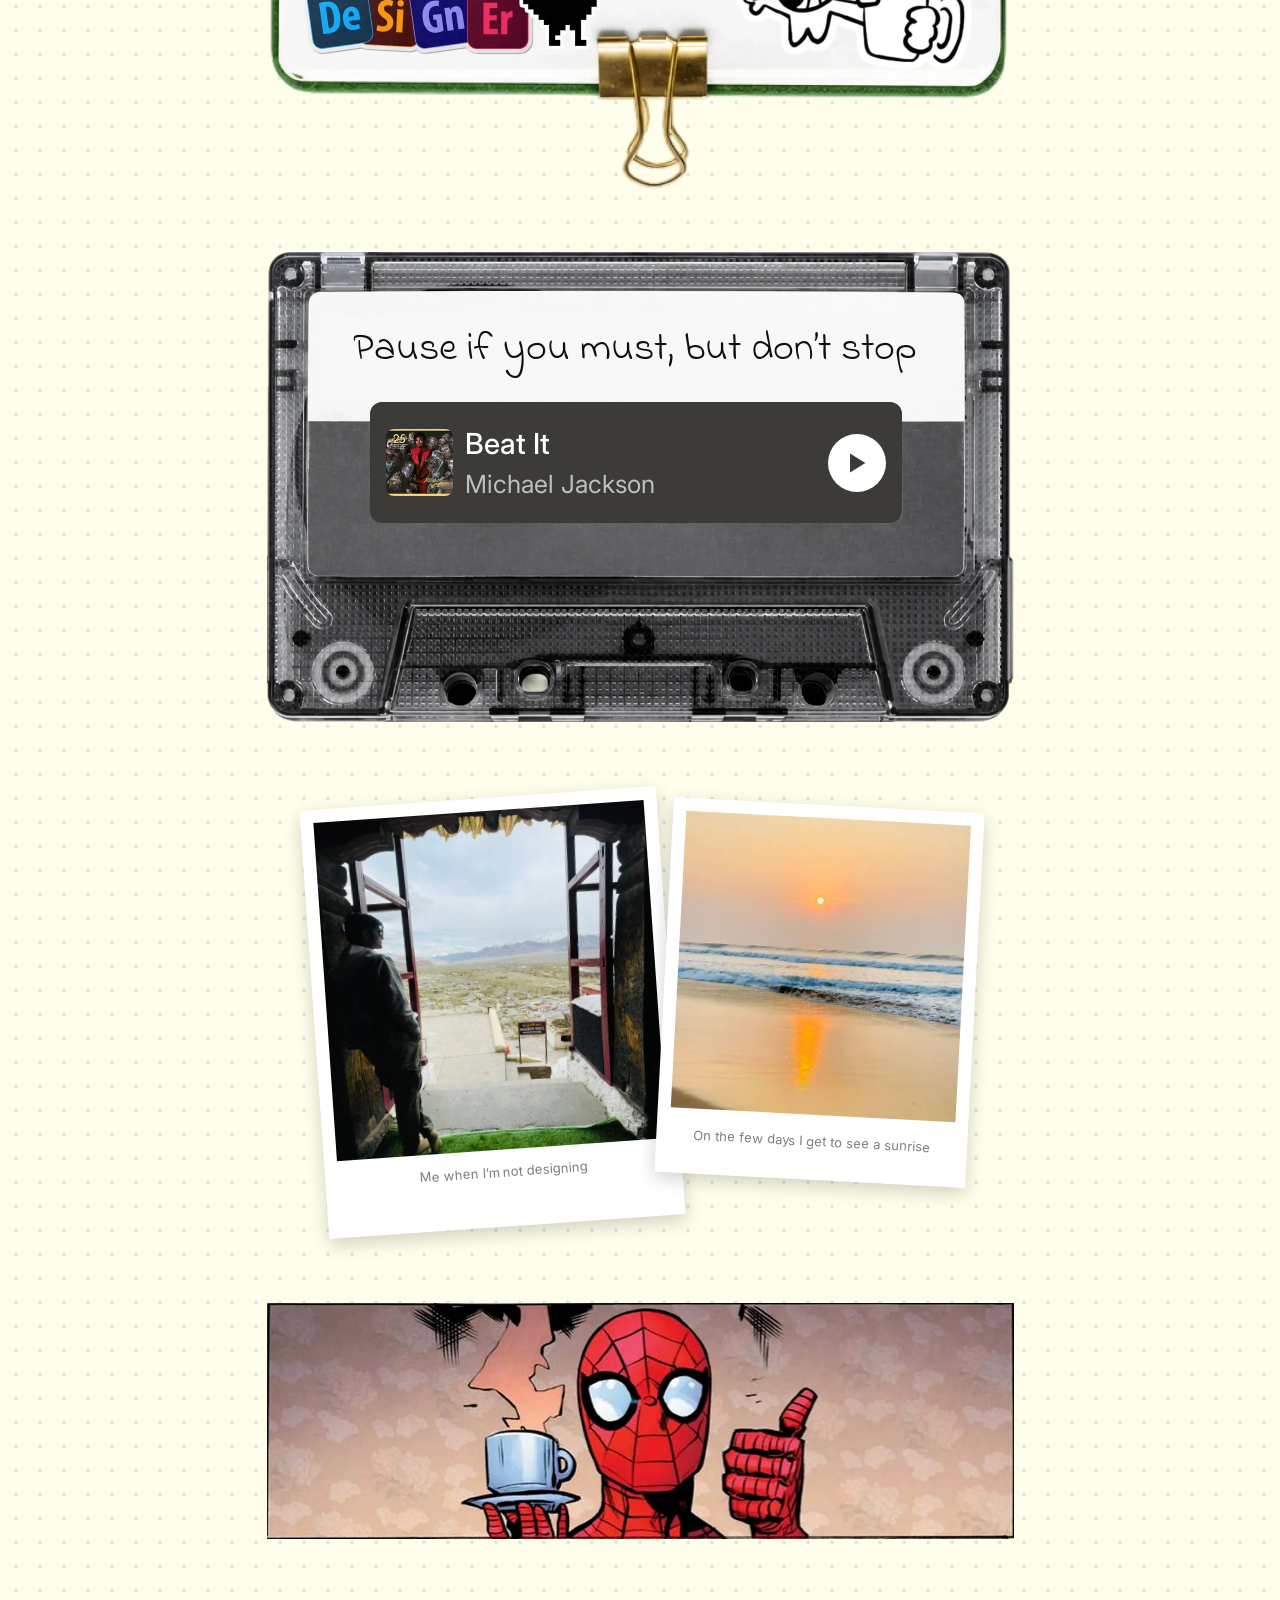
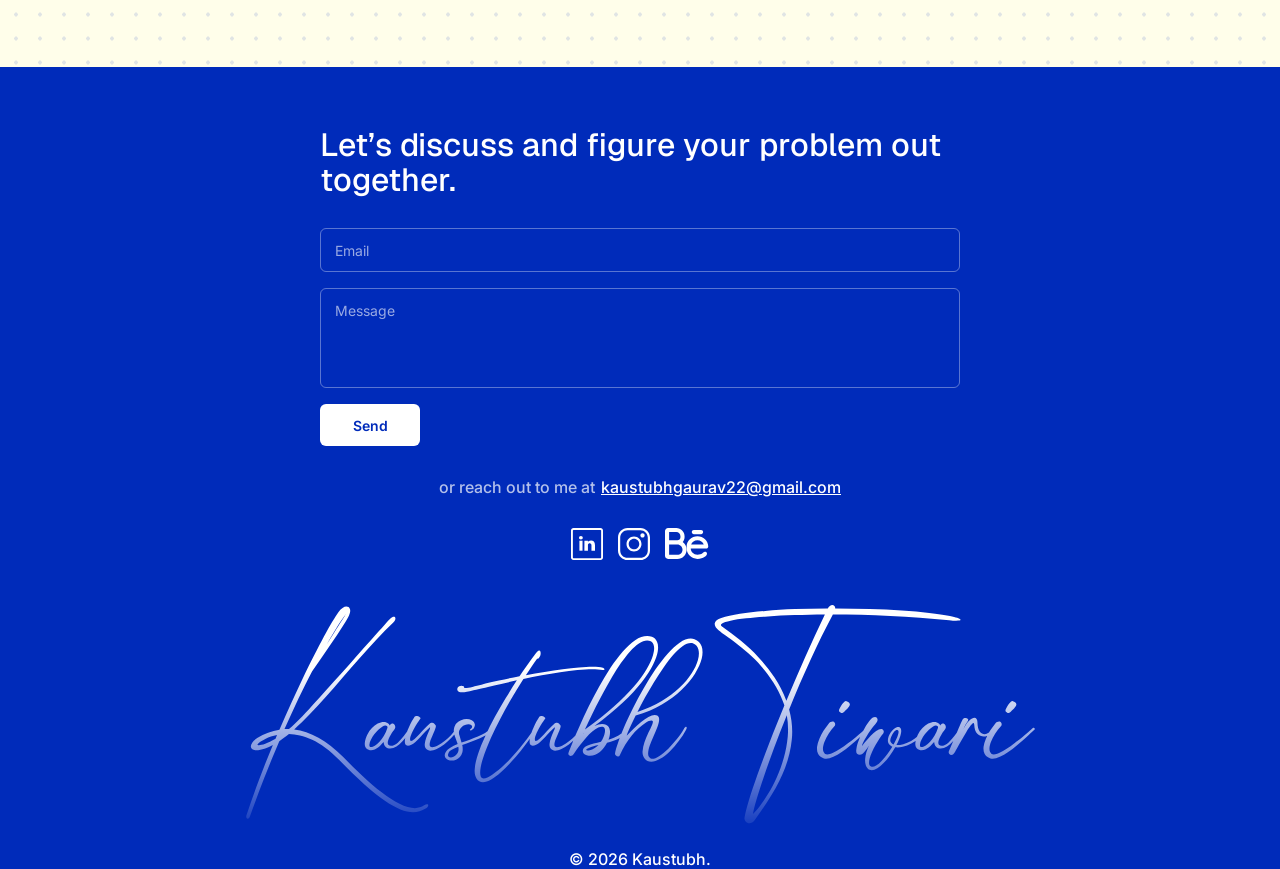
==== commit 618af86e: "Point Resume at the new file Swapped on all four pages, so the nav is consistent wherever it appears" ====
--- a/index.html
+++ b/index.html
@@ -31,7 +31,7 @@
   <div class="pills">
     <a class="pill" href="index.html" aria-current="page">Home</a>
     <a class="pill" href="#contact">Contact</a>
-    <a class="pill" href="https://drive.google.com/file/d/1IlaySMHLkv5Y7w4LRYgcFy8eMSJbB-ok/view?usp=sharing" target="_blank" rel="noopener">Resume</a>
+    <a class="pill" href="https://drive.google.com/file/d/1lz5UcnspnzGRZJ9eRvJriIrjdkVckLJb/view?usp=sharing" target="_blank" rel="noopener">Resume</a>
   </div>
 </nav>
 
--- a/styles.css
+++ b/styles.css
@@ -149,24 +149,20 @@
 .panel--work .section { gap: 80px; }
 .panel--about .section { gap: 56px; }
 .panel--work { background: url("assets/sky-panel.webp") center / cover no-repeat; }
-/* Cream, and now carrying artwork: passport stamps behind everything and a large
-   aeroplane at the foot of the panel.
-   Cream still matters on its own, because the notebook, cassette and sticker
-   photographs all have a #fffeea surround baked in and would read as pale
-   rectangles on anything else.
-
-   The stamps ship pre-rotated and already at their 20%, since a CSS background
-   layer cannot carry its own opacity or rotation the way a Figma fill can. */
+/* Cream with a dot grid. Cream still matters on its own, because the notebook,
+   cassette and sticker photographs were shot against #fffeea; their surrounds
+   are keyed out now, so the dots run right up to their edges, but any leftover
+   fringe still wants the same colour behind it.
+
+   One radial gradient repeated on a 24 grid, rather than a tiled image: it stays
+   crisp at any zoom, costs no request, and the spacing and weight are two
+   numbers rather than a new export. The dots are the page blue at 12%, which is
+   the same ink the About copy is written in. */
 .panel--about {
   background-color: #fffeea;
-  background-image: url("assets/about/bg-plane.webp"), url("assets/about/bg-stamps.webp");
-  background-repeat: no-repeat, no-repeat;
-  /* Both cover, both centred, which is what the fills do in the file. The plane
-     is not placed by hand: its source image is mostly empty with the aeroplane
-     already sitting in the bottom left, so covering the panel puts it exactly
-     where it belongs. Sizing it by hand is what made it enormous. */
-  background-position: center, center;
-  background-size: cover, cover;
+  background-image: radial-gradient(circle, rgb(0 43 186 / 0.12) 1.6px, transparent 1.7px);
+  background-size: 24px 24px;
+  background-position: center;
 }
 .panel--footer { background: var(--blue); }
 
@@ -206,8 +202,8 @@
   height: auto;
   transform-origin: 50% 55%;
   transform: rotate(-3.08deg);
-  /* waits for the envelope to arrive before sliding over it */
-  animation: postcard-slide 880ms cubic-bezier(.22,.61,.36,1) 300ms backwards;
+  /* waits for the envelope to land before rising over it */
+  animation: postcard-slide 820ms cubic-bezier(.22,.61,.36,1) 260ms backwards;
   transition: transform 480ms cubic-bezier(.22,.61,.36,1);
 }
 
@@ -216,13 +212,17 @@
    as it rotates. */
 .postcard-wrap:hover .postcard { transform: rotate(0deg) scale(1.01); }
 
+/* Both come up from below, the envelope first and the postcard after it, so the
+   postcard is seen arriving over an envelope that is already down.
+   translateY is written before rotate on purpose: after it, the card would
+   travel along its own tilted axis and drift sideways as it rises. */
 @keyframes envelope-in {
-  from { opacity: 0; transform: rotate(3.4deg) translateY(16px); }
-  to   { opacity: 1; transform: rotate(3.4deg); }
+  from { opacity: 0; transform: translateY(58%) rotate(3.4deg); }
+  to   { opacity: 1; transform: translateY(0) rotate(3.4deg); }
 }
 @keyframes postcard-slide {
-  from { opacity: 0; transform: rotate(-9deg) translate(-17%, 13%); }
-  to   { opacity: 1; transform: rotate(-3.08deg) translate(0, 0); }
+  from { opacity: 0; transform: translateY(64%) rotate(-3.08deg); }
+  to   { opacity: 1; transform: translateY(0) rotate(-3.08deg); }
 }
 
 /* ---------- section header: rule + diamond + serif label ---------- */
@@ -233,31 +233,30 @@
    Mobile still uses the rule, diamond and serif label, so both sets ship and the
    breakpoint chooses. The wordmark is an SVG rather than a webfont because
    Amsterdam Handwriting is a commercial face; the h2 carries the real text. */
-.head-art, .head-plane { display: none; }
-@media (min-width: 681px) {
-  /* The glyphs are 75 tall against a 48 header and overflow it in the Figma too.
-     .head has a fixed height, so an over-tall flex item centres and spills
-     without pushing the section down. */
-  .head-art { display: block; flex: none; width: 110px; height: auto; }
-  .head-plane {
-    display: block;
-    flex: none;
-    width: 32px;
-    height: 32px;
-    fill: var(--blue);
-    /* the group is drawn nose up and rotated -90 in the file, so it flies right */
-    transform: rotate(90deg);
-  }
-  .head .dia { display: none; }
-  /* kept for structure and screen readers, since the visible one is artwork */
-  .head .label {
-    position: absolute;
-    width: 1px; height: 1px;
-    padding: 0; margin: -1px;
-    overflow: hidden;
-    clip-path: inset(50%);
-    white-space: nowrap;
-  }
+/* Both breakpoints now, not desktop only: the mobile header was redrawn to the
+   same pattern, wordmark then rule then plane, at 20px instead of 40.
+   The glyphs are 75 tall against a 48 header and overflow it in the Figma too.
+   .head has a fixed height, so an over-tall flex item centres and spills without
+   pushing the section down. */
+.head-art { display: block; flex: none; width: 110px; height: auto; }
+.head-plane {
+  display: block;
+  flex: none;
+  width: 32px;
+  height: 32px;
+  fill: var(--blue);
+  /* the group is drawn nose up and rotated -90 in the file, so it flies right */
+  transform: rotate(90deg);
+}
+.head .dia { display: none; }
+/* kept for structure and screen readers, since the visible one is artwork */
+.head .label {
+  position: absolute;
+  width: 1px; height: 1px;
+  padding: 0; margin: -1px;
+  overflow: hidden;
+  clip-path: inset(50%);
+  white-space: nowrap;
 }
 .head .rule { flex: 1; height: 2px; background: var(--blue); }
 .head .dia { font-size: 24px; line-height: 28.8px; }
@@ -654,9 +653,12 @@
      64 over 128 rhythm here as on desktop */
   .panel .col { padding-block: 64px 128px; }
   .panel--hero .col { padding-block: 32px 40px; }
-  .head { height: auto; gap: 8px; }
-  .head .label { font-size: 28px; line-height: 34px; }
-  .head .dia { font-size: 18px; line-height: 22px; }
+  /* the header keeps its 48 here, the pieces just come down: wordmark 55 wide
+     against the desktop 110, plane 24 against 32, and a hairline rule */
+  .head { height: 48px; gap: 8px; }
+  .head-art { width: 57px; }
+  .head-plane { width: 24px; height: 24px; }
+  .head .rule { height: 1px; }
   .section { gap: 20px; }
   .panel--work .section { gap: 64px; }
   .panel--about .section { gap: 32px; }
--- a/about.css
+++ b/about.css
@@ -12,12 +12,11 @@
    Desktop only. The mobile frame in the file has not been redesigned, so below
    681 this unstacks into ordinary blocks: see the bottom of the file. */
 
-/* Frame 28 is 64 top and bottom, but Frame 18 around it is 3137 against the
-   column's 2681, so there is 520 of open panel under the strip. That space is
-   not spare: it is where the aeroplane in the background is meant to show. */
-@media (min-width: 681px) {
-  .panel--about .col { padding-block: 64px 520px; }
-}
+/* Nothing here. The panel used to carry 520 underneath, which was the room the
+   aeroplane needed, and briefly 64 after the artwork came out. It now takes the
+   64 over 128 that .panel .col already gives every sheet, so the comic strip
+   ends 128 above the footer arriving over it, in step with the rest of the page.
+   The override is gone rather than restated, so there is one rhythm to change. */
 
 .about-stage {
   container-type: inline-size;
@@ -156,33 +155,38 @@
 /* the embed is positioned against this */
 .ab-track { position: absolute; }
 
+/* Everything inside the bar comes off the mobile frame rather than the desktop
+   mock. The two are drawn at the same bar size once scaled, 256x58 against
+   532x121, but mobile fills it far better: art 67 against 52, play 58 against
+   28, name 29 against 14, artist 25 against 12. Since the desktop mock left all
+   that air, both widths now use the mobile proportions. */
 .ab-track-art {
-  width: calc(52 * var(--u));
-  height: calc(52 * var(--u));
-  border-radius: calc(4 * var(--u));
+  width: calc(67 * var(--u));
+  height: calc(67 * var(--u));
+  border-radius: calc(8 * var(--u));
   flex: none;
 }
-.ab-track-meta { display: flex; flex-direction: column; gap: calc(4 * var(--u)); min-width: 0; }
+.ab-track-meta { display: flex; flex-direction: column; gap: calc(8 * var(--u)); min-width: 0; }
 .ab-track-name {
   font-family: Inter, system-ui, sans-serif;
   font-weight: 500;
-  font-size: calc(14 * var(--u));
-  line-height: calc(17 * var(--u));
+  font-size: calc(29 * var(--u));
+  line-height: calc(35 * var(--u));
   color: #fff;
 }
 .ab-track-artist {
   font-family: Inter, system-ui, sans-serif;
   font-weight: 400;
-  font-size: calc(12 * var(--u));
-  line-height: calc(15 * var(--u));
+  font-size: calc(25 * var(--u));
+  line-height: calc(31 * var(--u));
   color: #bfbfbd;
 }
-/* pushed to the right edge, as in the frame */
+/* pushed to the right edge, as in the frame, and up from 28 to the mobile 58 */
 .ab-track-play {
   margin-left: auto;
   flex: none;
-  width: calc(28 * var(--u));
-  height: calc(28 * var(--u));
+  width: calc(58 * var(--u));
+  height: calc(58 * var(--u));
   border-radius: 50%;
   background: #fff;
   display: grid;
@@ -193,8 +197,8 @@
 .ab-track-play:hover, .ab-track-play:focus-visible { transform: scale(1.08); }
 .ab-track-ico {
   grid-area: 1 / 1;
-  width: calc(12 * var(--u));
-  height: calc(12 * var(--u));
+  width: calc(24 * var(--u));
+  height: calc(24 * var(--u));
   fill: #3d3b38;
 }
 /* both icons stack in the same cell and one is shown at a time, so the button
@@ -232,6 +236,10 @@
   font-size: calc(13 * var(--u));
   line-height: calc(16 * var(--u));
   color: #7e7e7e;
+  /* centred under the photo rather than ranged left, at both widths: the caption
+     boxes are set to the photo's width below, so this centres against the photo
+     and not against the whole card, which is wider on one side than the other */
+  text-align: center;
 }
 
 .ab-pol--1 {
@@ -271,76 +279,42 @@
 }
 
 /* ---------- mobile ---------- */
-/* The mobile frame on Page 5 is still the previous flat About, so there is no
-   drawn design for any of this at 358. Rather than shrink a composed piece
-   until the writing is unreadable and the track embed clips, which it does
-   below about 300 wide, the stage unstacks into ordinary blocks in the same
-   order. The artwork that survives the narrow column stays; the cassette does
-   not, because its whole point is the embed sitting on it. */
+/* Frame 31 is drawn now, and it is the same composition at 358 rather than a
+   different layout. Checked rather than assumed: at 358/747 the notebook lands
+   on 358x586 against the frame's 358x586, the collage on 345x279 against
+   335x269, the heading on 108 wide against 109, and the cassette on 358x225
+   exactly. So nothing is repositioned here and the stage simply scales, which
+   is what --u was for.
+
+   The four blocks do sit further apart at this width. Those gaps are the only
+   difference, so they are the only thing restated, converted back into stage
+   units by dividing the frame's own offsets by 358/747:
+
+       cassette   634 -> 1323   (+57)
+       polaroids  907 -> 1893   (+93)
+       strip     1201 -> 2506  (+189)
+       height    1314 -> 2742  (+189)
+
+   The label, handwritten line and track bar are placed against the stage rather
+   than against the cassette, so each one carries the cassette's +57 as well. */
 @media (max-width: 680px) {
-  .about-inner { height: auto; display: flex; flex-direction: column; gap: 32px; }
-  .ab { position: static; width: 100%; height: auto; }
-
-  /* The notebook and the cassette are both containers for something else: the
-     writing sits on one and the embed on the other. Once the stage unstacks,
-     the contents move out from under them and both are left as empty props, so
-     they go rather than being shrunk into decoration.
-     Scoped to .about-stage on purpose: these are images, and a bare .ab-book
-     loses to `.about-stage img { display: block }` on specificity. */
-  .about-stage .ab-rule,
-  .about-stage .ab-plane,
-  .about-stage .ab-label,
-  .about-stage .ab-tape,
-  .about-stage .ab-book { display: none; }
-
-  .ab-head { width: 180px; }
-  .ab-copy { font-size: 18px; line-height: 1.55; }
-  .ab-copy p + p { margin-top: 18px; }
-  .ab-line { font-size: 26px; line-height: 1.4; }
-
-  /* the bar keeps its shape here, it just stops being placed */
-  .about-stage .ab-track {
-    position: relative;
-    height: 76px;
-    gap: 12px;
-    padding: 0 12px;
-    border-radius: 10px;
-  }
-  .ab-track-art { width: 48px; height: 48px; border-radius: 4px; }
-  .ab-track-name { font-size: 14px; line-height: 17px; }
-  .ab-track-artist { font-size: 12px; line-height: 15px; }
-  .ab-track-play { width: 30px; height: 30px; }
-  .ab-track-ico { width: 12px; height: 12px; }
-  .ab-track-embed { width: 240px; height: 80px; bottom: -4px; }
-
-  .ab-book, .ab-collage, .ab-strip { object-fit: contain; }
-
-  .ab-line { white-space: normal; }
-
-  /* The pair sits side by side rather than overlapping, keeping the tilt.
-     Every placed value has to be unset explicitly and at matching specificity,
-     or the desktop rules that position these by centre keep winning and the
-     cards collapse. */
-  .about-stage .ab-pols { display: flex; gap: 12px; align-items: flex-start; }
-  .about-stage .ab-pol {
-    position: relative;
-    left: auto; top: auto;
-    width: auto; height: auto;
-    flex: 1;
-    padding: 8px 8px 24px;
-  }
-  .about-stage .ab-pol img {
-    position: static;
-    left: auto; top: auto;
-    width: 100%; height: auto;
-  }
-  .about-stage .ab-pol figcaption {
-    position: static;
-    left: auto; top: auto; width: auto;
-    margin-top: 8px;
-    font-size: 12px;
-    line-height: 15px;
-  }
-  .about-stage .ab-pol--1 { transform: rotate(-3deg); }
-  .about-stage .ab-pol--2 { transform: rotate(2deg); }
-}
+  .about-inner { height: calc(2742 * var(--u)); }
+
+  /* The copy was rewritten at this width: 14px against the desktop 24, which is
+     29 in stage units, and the three paragraphs now run together as one block
+     rather than sitting apart. Inline is how three <p> become one flowing run
+     without keeping a second copy of the words in the markup for mobile. */
+  .ab-copy { font-size: calc(29 * var(--u)); }
+  .ab-copy p { display: inline; }
+  .ab-copy p + p { margin-top: 0; }
+
+  .ab-tape  { top: calc(1323 * var(--u)); }
+  .ab-label { top: calc(1388 * var(--u)); }
+  .ab-line  { top: calc(1391 * var(--u)); }
+  .ab-track { top: calc(1473 * var(--u)); }
+
+  .ab-pol--1 { top: calc(1905 * var(--u)); }
+  .ab-pol--2 { top: calc(1912 * var(--u)); }
+
+  .ab-strip { top: calc(2506 * var(--u)); }
+}
